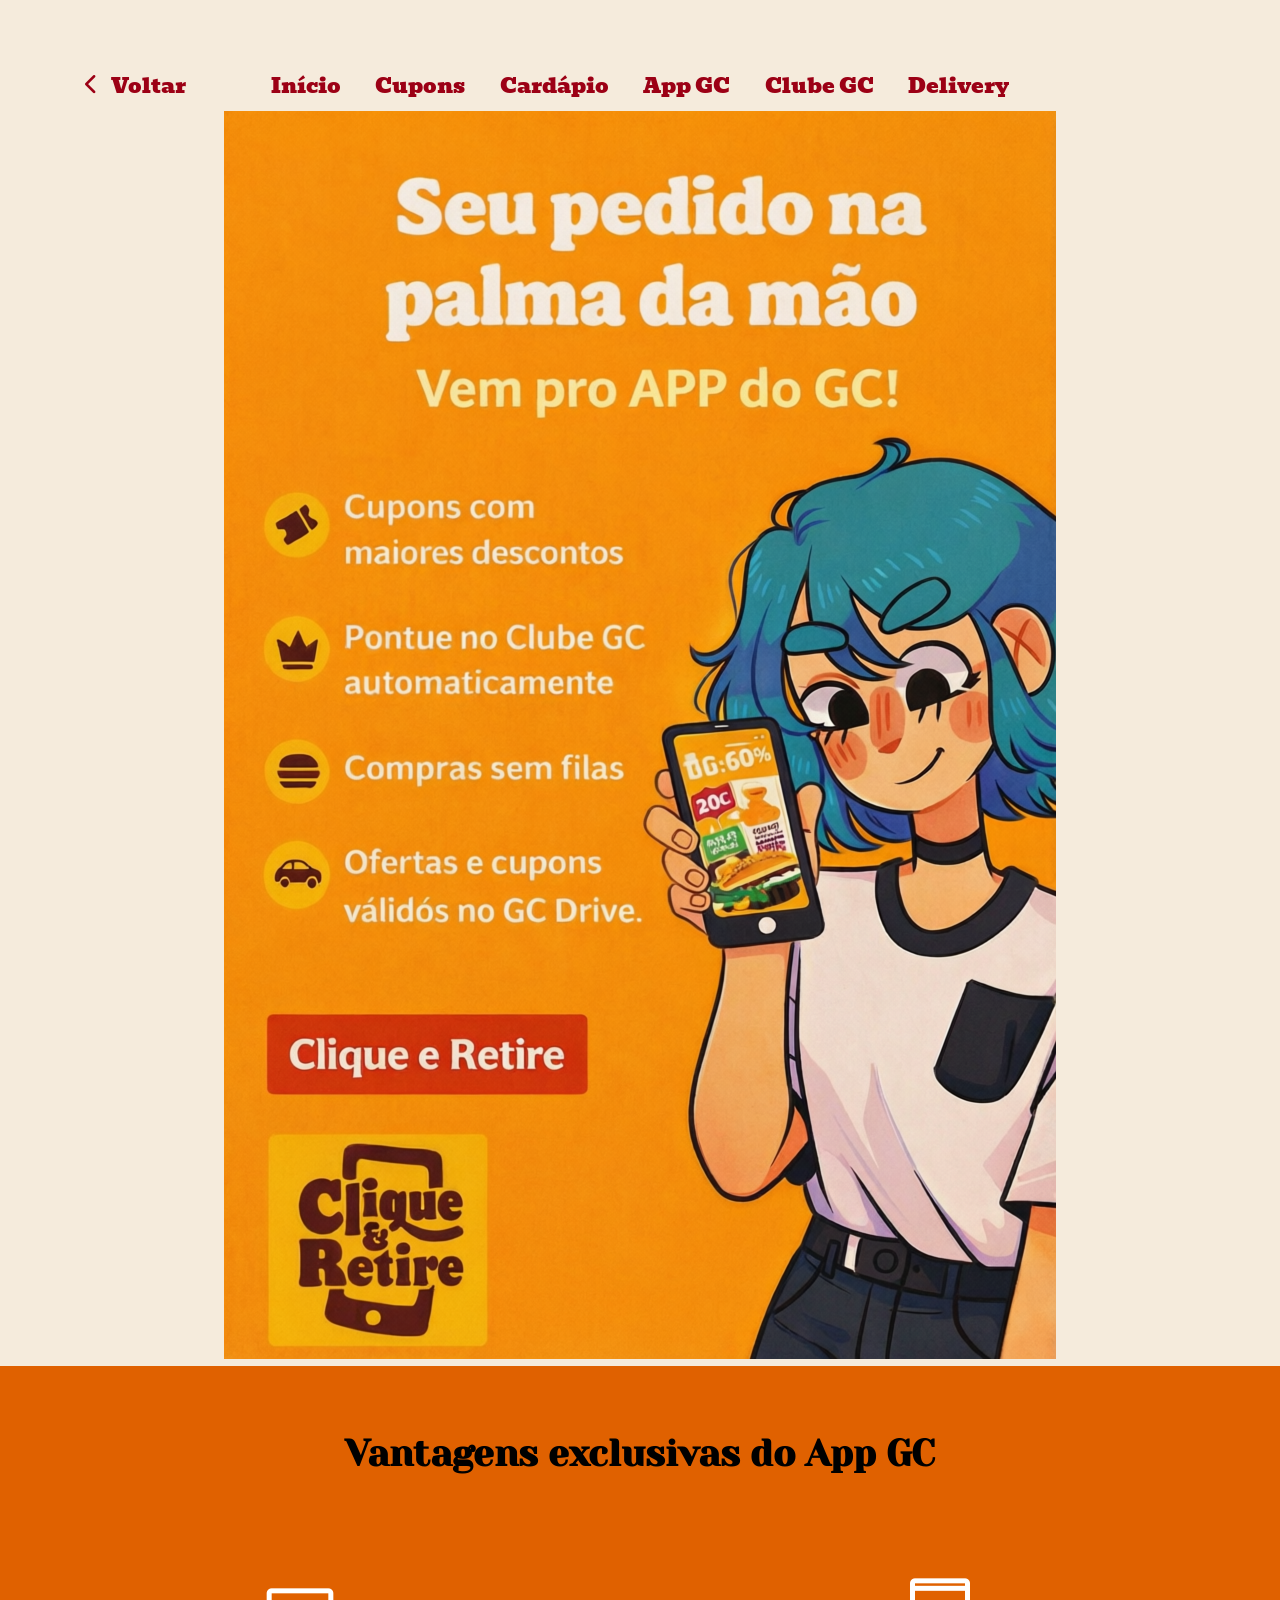
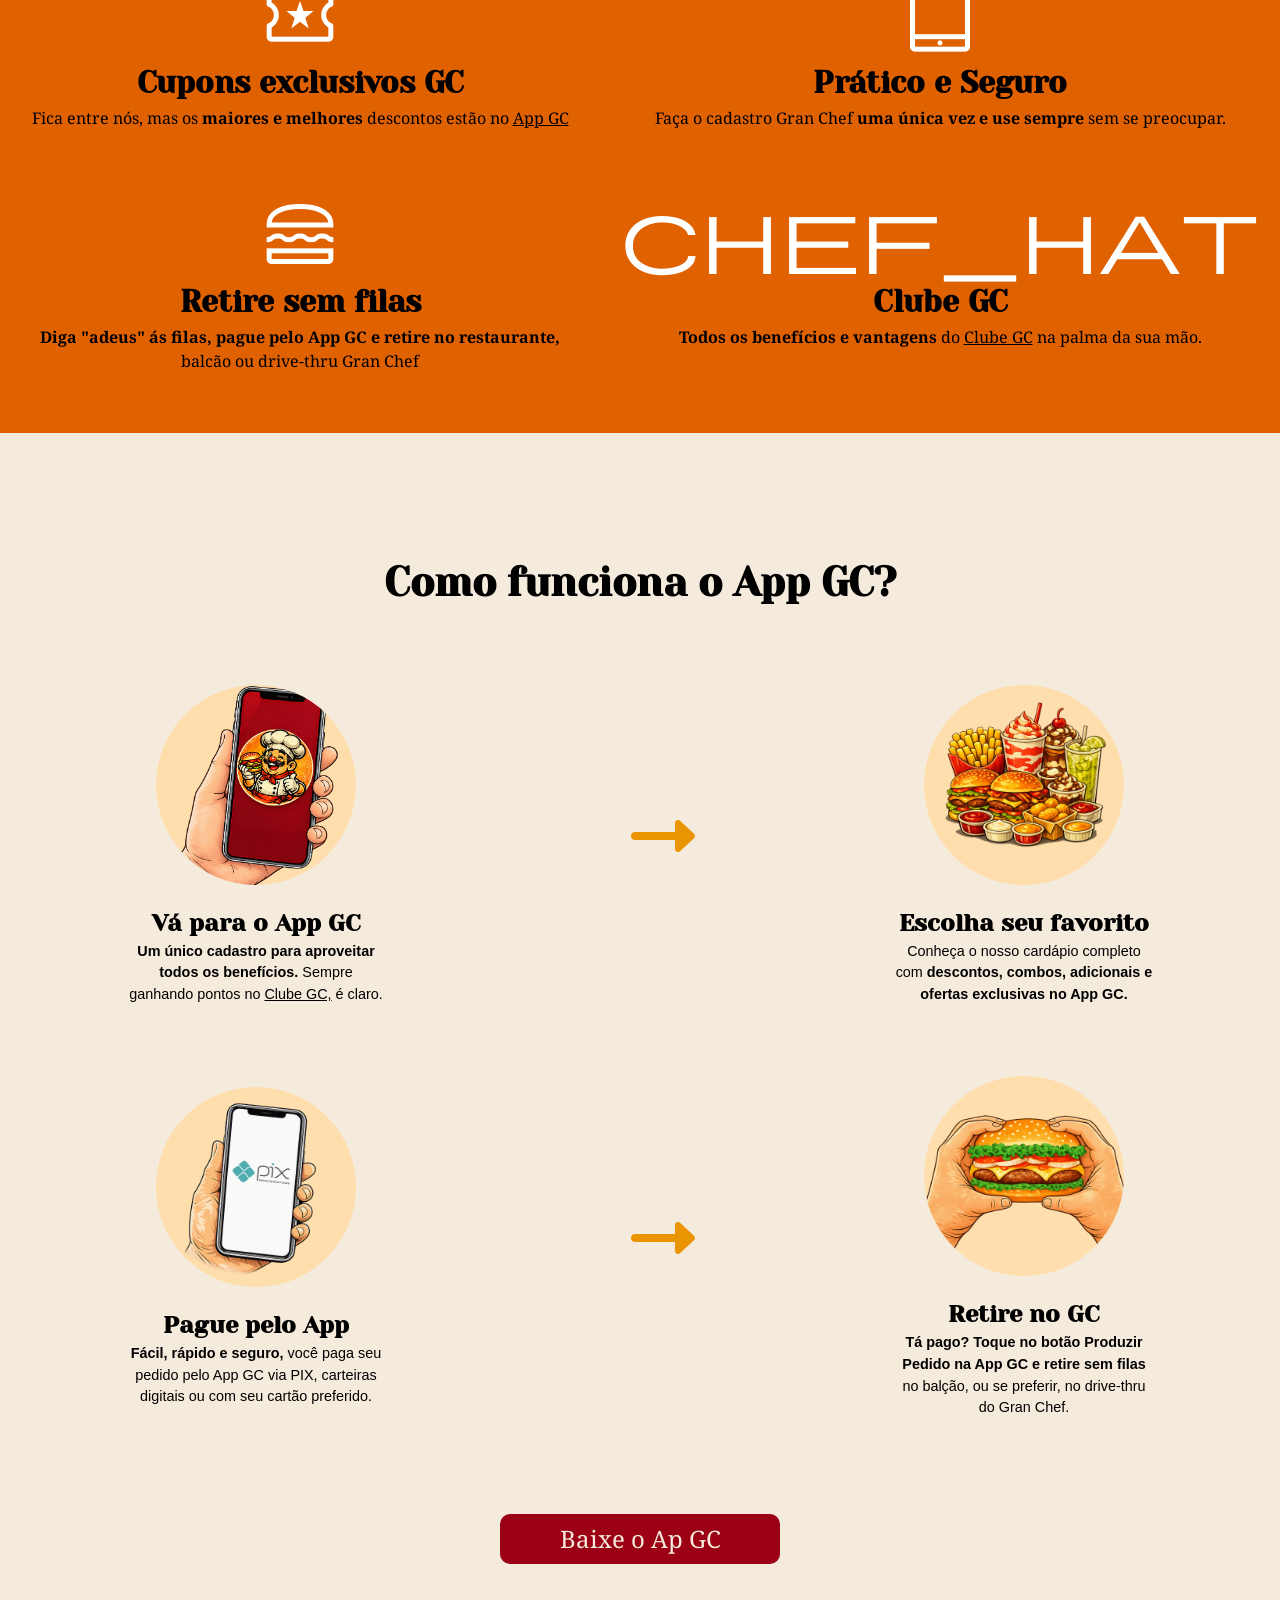
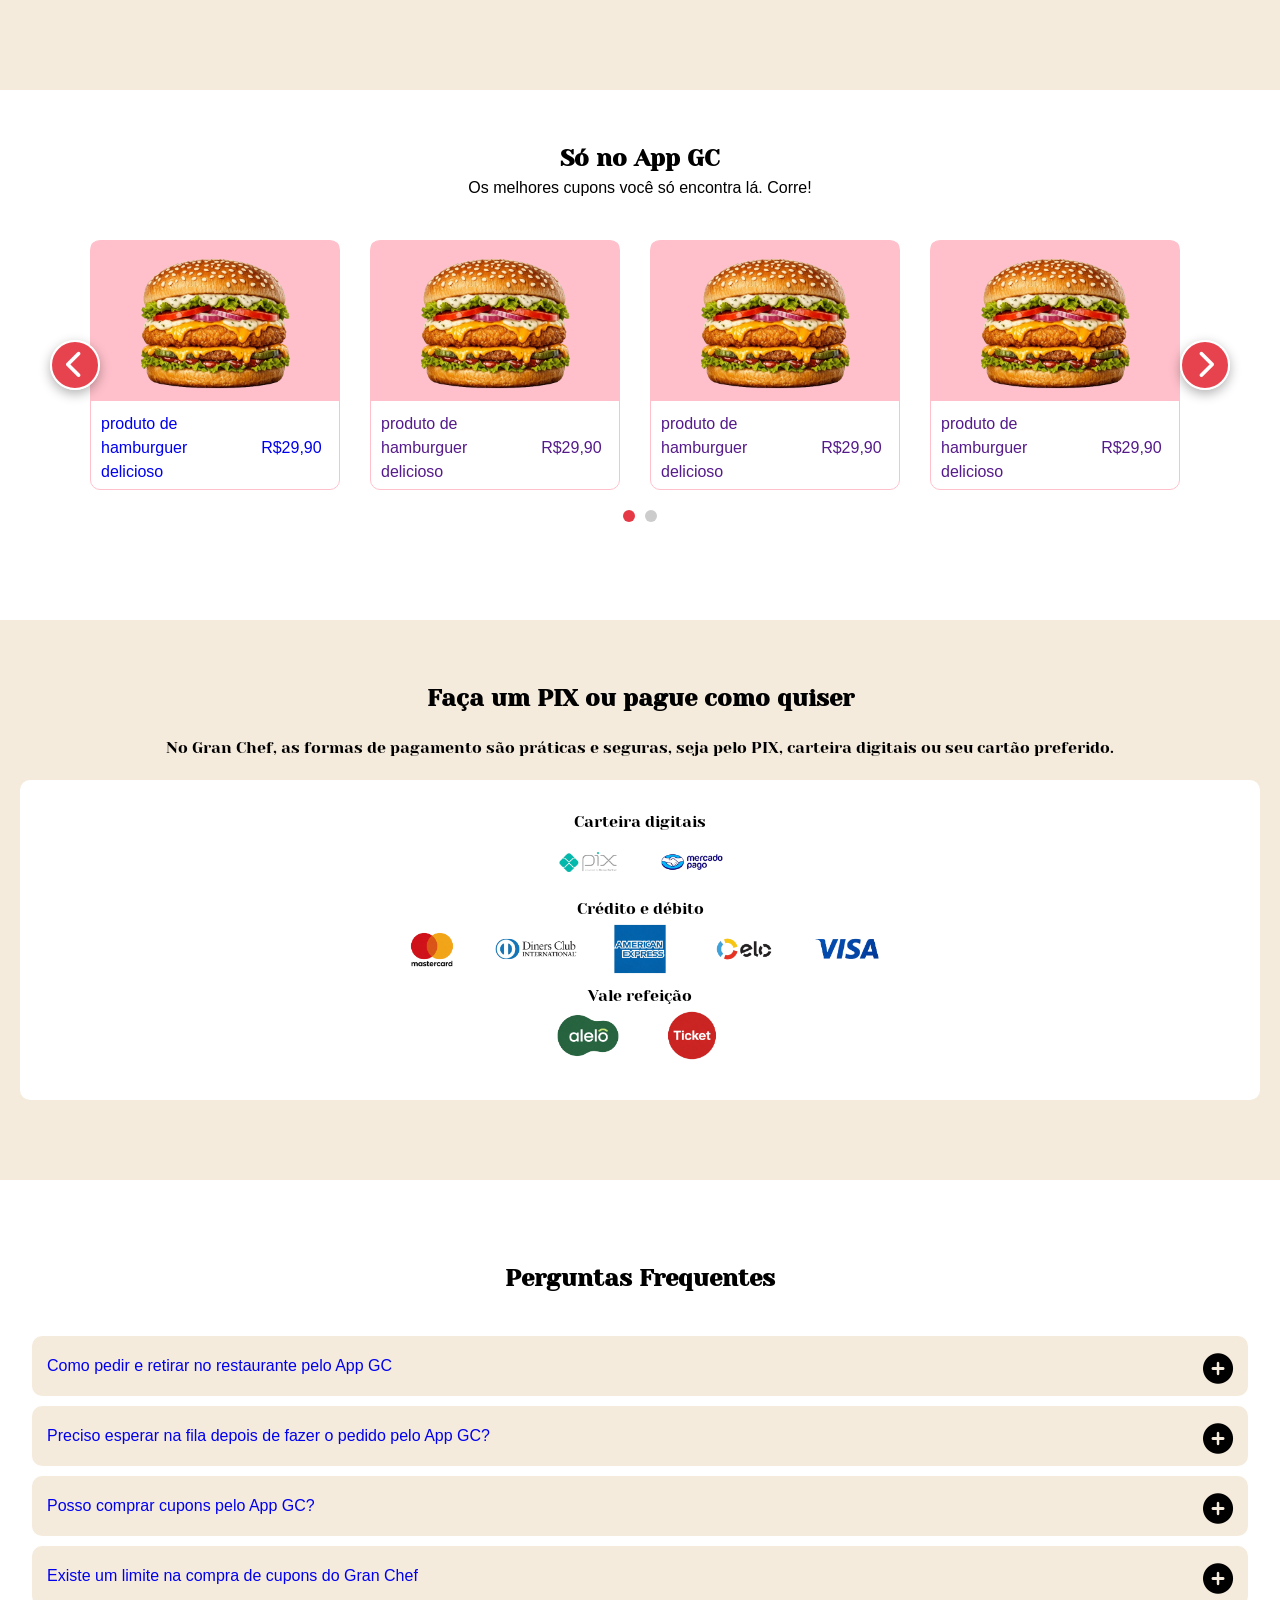
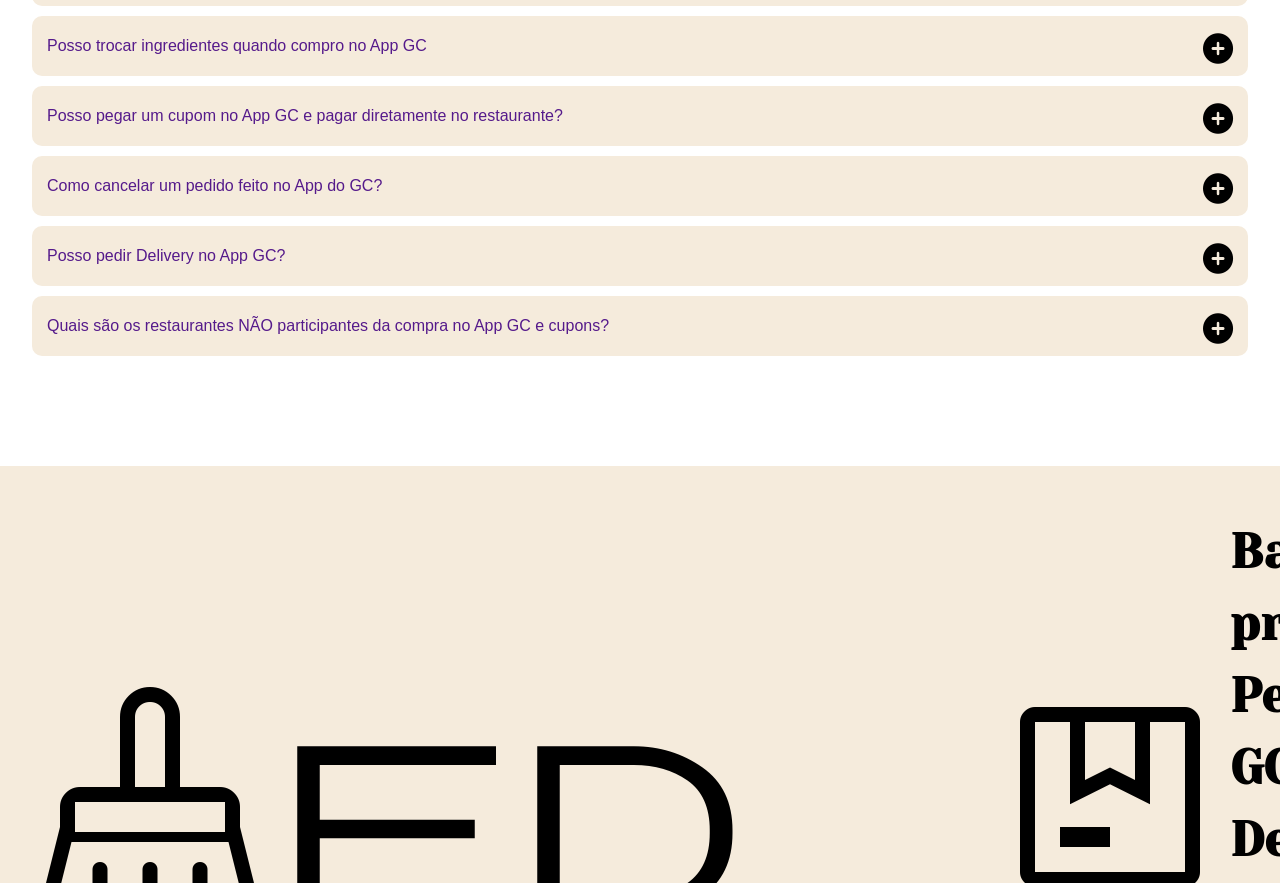
==== AppGC.html @ 52572aed "UPDATED" ====
<!DOCTYPE html>
<html lang="en">
<head>
    <meta charset="UTF-8">
    <meta name="viewport" content="width=device-width, initial-scale=1.0">
     <title>Document</title>
    <link rel="stylesheet" href="cupons.css">
    <link rel="stylesheet" href="style.css">
    <link rel="stylesheet" href="cardapio.css">
    <link rel="stylesheet" href="telasMedias.css">
    <link rel="stylesheet" href="index.css">
    <link rel="stylesheet" href="AppGC.css">
    <link rel="stylesheet" href="https://fonts.googleapis.com/css2?family=Material+Symbols+Outlined" />
    <link rel="stylesheet" href="https://cdnjs.cloudflare.com/ajax/libs/font-awesome/6.5.0/css/all.min.css">
    <link rel="stylesheet" href="https://cdnjs.cloudflare.com/ajax/libs/font-awesome/6.0.0-beta3/css/all.min.css">

</head>
<body>
        <header class="comeco">
            <a class="botao-voltar">
                <i class="fa-solid fa-chevron-left"></i>
                <p class="voltar" title="Voltar">Voltar</p>
                
            </a>
            
            <p class="cupom">App GC</p>
                <nav class="tela-navegar">
                    <ul>
                        <li><a href="index.html" title="Início">Início</a></li>
                        <li><a href="cupons.html" title="Cupons">Cupons</a></li>
                        <li><a href="cardapio.html" title="Cardápio">Cardápio</a></li>
                        <li><a href="AppGC.html" title="App GC">App GC</a></li>
                        <li><a href="ClubeGC.html" title="Clube GC">Clube GC</a></li>
                        <li class="Delivery_content">
                        <a class="deliveryBtn" title="Delivery">Delivery</a>
                                <section class="delivery2">
                                    <section class="redondo">
                                        <div class="circulo"></div>
                                    </section>
                                    <a href="https://www.ifood.com.br" class="Ifood" target="_blank">
                                        <p>Ifood</p>
                                    </a>
                                    <a href="https://www.rappi.com.br" class="Rappi" target="_blank">
                                        <p>Rappi</p>
                                    </a>
                                </section>
                            
                        </li>
                    </ul>
                </nav>
        </header>

        <main>
            <section class="infoAppGC">
                <a href="#">
                    <picture>
                        <source srcset="imagens/bluehairgirl.png" media="(max-width: 765px)" type="image/png">
                        <source srcset="imagens/bluehairgirl_ultra_wide.png" media="(min-width: 766px)" type="image/png">
                        <img src="imagens/bluehairgirl.png" alt="imagem do hamburguer">
                    </picture>
                </a>
            </section>

            <section class="vantagens-do-app">
                <h1>Vantagens exclusivas do App GC</h1>
                <div class="cupons_exclusivos">
                    <span class="material-symbols-outlined">
local_activity
</span>
                    <h2>Cupons exclusivos GC</h2>
                    <p>Fica entre nós, mas os <strong>maiores e melhores</strong> descontos estão no <ins>App GC</ins></p>
                </div>
                <div class="pratico_segura">
                    <span class="material-symbols-outlined">
tablet_mac
</span>
                    <h2>Prático e Seguro</h2>
                    <p>Faça o cadastro Gran Chef <strong>uma única vez e use sempre</strong> sem se preocupar.</p>
                </div>

                <div class="retire_sem_filas">
                    <span class="material-symbols-outlined"> lunch_dining </span>
                    <h2>Retire sem filas</h2>
                    <p><strong>Diga "adeus" ás filas, pague pelo App GC e retire no restaurante, </strong> balcão ou drive-thru Gran Chef</p>
                </div>

                <div class="clube_gc">
                    <span class="material-symbols-outlined"> chef_hat </span>
                    <h2>Clube GC</h2>
                    <p><strong>Todos os benefícios e vantagens</strong> do <ins>Clube GC</ins> na palma da sua mão.</p>
                </div>
            </section>

            <section class="como-funciona-app">
                <h1>Como funciona o App GC?</h1>
                
                    <div class="va-para-o-app reveal">
                        <picture>
                            <source srcset="imagens/hand-holding.png" media="(max-width: 765px)" type="image/png">
                            <source srcset="imagens/hand-holding.png" media="(min-width: 766px) and (max-width: 1350px)" type="image/png">
                            <source srcset="imagens/hand-holding.png" media="(min-width: 1351px)" type="image/png">
                            <img src="imagens/hand-holding.png" alt="imagem do hamburguer">
                        </picture>
                        <div class="texto-informativo">
                            <h2>Vá para o App GC</h2>
                            <p class="texto-explicativo"><strong>Um único cadastro para aproveitar todos os benefícios.</strong> Sempre ganhando pontos no <ins>Clube GC,</ins> é claro.</p>
                        </div>
                    </div>
                    
                    <i id="primeira-seta" class="fa-solid fa-down-long reveal"></i>

                    <div class="escolha-seu-favorito reveal">
                        
                        <picture>
                            <source srcset="imagens/molhos-temperos.png" media="(max-width: 765px)" type="image/png">
                                <source srcset="imagens/molhos-temperos.png" media="(min-width: 766px) and (max-width: 1350px)" type="image/png">
                                <source srcset="imagens/molhos-temperos.png" media="(min-width: 1350px)" type="image/png">
                                <img src="imagens/molhos-temperos.png" alt="imagem do hamburguer">
                        </picture>
                        <div class="texto-informativo">
                            <h2>Escolha seu favorito</h2>
                            <p class="texto-explicativo">Conheça o nosso cardápio completo com <strong>descontos, combos, adicionais e ofertas exclusivas no App GC.</strong></p>
                        </div>
                    </div>

                

                <i id="segunda-seta" class="fa-solid fa-down-long reveal"></i>

                

                    <div class="pague-pelo-app reveal">
                        
                        <picture>
                            <source srcset="imagens/pix.png" media="(max-width: 765px)" type="image/png" width="400" height="auto">
                            <source srcset="imagens/pix.png" media="(min-width: 766px) and (max-width: 1350px)" type="image/png">
                            <source srcset="imagens/pix.png" media="(min-width: 1351px)" type="image/png">
                            <img src="imagens/pix.png" alt="imagem do hamburguer">
                        </picture>
                        <div class="texto-informativo">
                            <h2>Pague pelo App</h2>
                            <p class="texto-explicativo"><strong>Fácil, rápido e seguro,</strong> você paga seu pedido pelo App GC via PIX, carteiras digitais ou com seu cartão preferido.</p>
                        </div>
                    </div>

                    <i id="terceira-seta" class="fa-solid fa-down-long reveal"></i>

                    <div class="retire-no-gc reveal">
                        
                        <picture>
                            <source srcset="imagens/about-to-eat.png" media="(max-width: 765px)" type="image/png">
                            <source srcset="imagens/about-to-eat.png" media="(min-width: 766px) and (max-width: 1350px)" type="image/png">
                            <source srcset="imagens/about-to-eat.png" media="(min-width: 1351px)" type="image/png">
                            <img src="imagens/about-to-eat.png" alt="imagem do hamburguer">
                        </picture>
                        <div class="texto-informativo">
                            <h2>Retire no GC</h2>
                            <p class="texto-explicativo"><strong>Tá pago? Toque no botão Produzir Pedido na App GC e retire sem filas </strong> no balção, ou se preferir, no drive-thru do Gran Chef.</p>
                        </div>
                    </div>
                

                <a href="#" class="botao-do-aplicativo">
                    <p class="para-baixar">Baixe o Ap GC</p>
                </a>
            </section>

            <section class="so-no-app-gc">
                <div>
                    <h1>Só no App GC</h1>
                    <p class="os-melhores">Os melhores cupons você só encontra lá. Corre!</p>
                </div>
                 <div class="carrossel-container">
        <!-- Botão esquerdo -->
        <button class="carrossel-btn carrossel-btn-esquerdo" aria-label="Anterior">
    <i class="fas fa-chevron-left"></i>  <!-- use 'fas' em vez de 'fa-solid' para compatibilidade -->
</button>

        <!-- Palco com overflow hidden -->
        <div class="carrossel-palco">
            <!-- Esta div é a que vai se mover -->
            <div class="carrossel-track">

                <div class="opcoes-de-lanche">
                    <a href="#" class="carrossel-item">
                        <picture>
                            <source srcset="imagens/fish-burguer.png" media="(max-width: 765px)" type="image/png">
                            <source srcset="imagens/fish-burguer.png" media="(min-width: 766px) and (max-width: 1350px)" type="image/png">
                            <source srcset="imagens/fish-burguer.png" media="(min-width: 1351px)" type="image/png">
                            <img src="imagens/fish-burguer.png" alt="imagem do hamburguer">
                        </picture>
                        <div>
                            <p><span>produto de hamburguer delicioso</span></p>
                            <p><span>R$29,90</span></p>
                        </div>
                    </a>

                    <a href="" class="carrossel-item">
                        <picture>
                            <source srcset="imagens/fish-burguer.png" media="(max-width: 765px)" type="image/png">
                            <source srcset="imagens/fish-burguer.png" media="(min-width: 766px) and (max-width: 1350px)" type="image/png">
                            <source srcset="imagens/fish-burguer.png" media="(min-width: 1351px)" type="image/png">
                            <img src="imagens/fish-burguer.png" alt="imagem do hamburguer">
                        </picture>
                        <div>
                            <p><span>produto de hamburguer delicioso</span></p>
                            <p><span>R$29,90</span></p>
                        </div>
                    </a>

                    <a href="" class="carrossel-item">
                        <picture>
                            <source srcset="imagens/fish-burguer.png" media="(max-width: 765px)" type="image/png">
                            <source srcset="imagens/fish-burguer.png" media="(min-width: 766px) and (max-width: 1350px)" type="image/png">
                            <source srcset="imagens/fish-burguer.png" media="(min-width: 1351px)" type="image/png">
                            <img src="imagens/fish-burguer.png" alt="imagem do hamburguer">
                        </picture>
                        <div>
                            <p><span>produto de hamburguer delicioso</span></p>
                            <p><span>R$29,90</span></p>
                        </div>
                    </a>

                    <a href="" class="carrossel-item">
                        <picture>
                            <source srcset="imagens/fish-burguer.png" media="(max-width: 765px)" type="image/png">
                            <source srcset="imagens/fish-burguer.png" media="(min-width: 766px) and (max-width: 1350px)" type="image/png">
                            <source srcset="imagens/fish-burguer.png" media="(min-width: 1351px)" type="image/png">
                            <img src="imagens/fish-burguer.png" alt="imagem do hamburguer">
                        </picture>
                        <div>
                            <p><span>produto de hamburguer delicioso</span></p>
                            <p><span>R$29,90</span></p>
                        </div>
                    </a>
                    
                    <a href="" class="carrossel-item">
                        <picture>
                            <source srcset="imagens/fish-burguer.png" media="(max-width: 765px)" type="image/png">
                            <source srcset="imagens/fish-burguer.png" media="(min-width: 766px) and (max-width: 1350px)" type="image/png">
                            <source srcset="imagens/fish-burguer.png" media="(min-width: 1351px)" type="image/png">
                            <img src="imagens/fish-burguer.png" alt="imagem do hamburguer">
                        </picture>
                        <div>
                            <p><span>produto de hamburguer delicioso</span></p>
                            <p><span>R$29,90</span></p>
                        </div>
                    </a>

                    <a href="" class="carrossel-item">
                        <picture>
                            <source srcset="imagens/fish-burguer.png" media="(max-width: 765px)" type="image/png">
                            <source srcset="imagens/fish-burguer.png" media="(min-width: 766px) and (max-width: 1350px)" type="image/png">
                            <source srcset="imagens/fish-burguer.png" media="(min-width: 1351px)" type="image/png">
                            <img src="imagens/fish-burguer.png" alt="imagem do hamburguer">
                        </picture>
                        <div>
                            <p><span>produto de hamburguer delicioso</span></p>
                            <p><span>R$29,90</span></p>
                        </div>
                    </a>

                    <a href="" class="carrossel-item">
                        <picture>
                            <source srcset="imagens/fish-burguer.png" media="(max-width: 765px)" type="image/png">
                            <source srcset="imagens/fish-burguer.png" media="(min-width: 766px) and (max-width: 1350px)" type="image/png">
                            <source srcset="imagens/fish-burguer.png" media="(min-width: 1351px)" type="image/png">
                            <img src="imagens/fish-burguer.png" alt="imagem do hamburguer">
                        </picture>
                        <div>
                            <p><span>produto de hamburguer delicioso</span></p>
                            <p><span>R$29,90</span></p>
                        </div>
                    </a>
                </div>
            </div>
        </div>

        <!-- Botão direito -->
        <button class="carrossel-btn carrossel-btn-direito" aria-label="Próximo">
    <i class="fas fa-chevron-right"></i>
</button>
    </div>

    <!-- Bolinhas -->
    <div class="carrossel-indicadores"></div>
            
                
            </section>

            <section class="faca-um-pix">
                <div class="primeiro_trecho">
                    <picture>
                        <source srcset="imagens/fazendo_pix.png" media="(max-width: 765px)" type="image/png">
                        <source srcset="imagens/fazendo_pix.png" media="(min-width: 766px) and (max-width: 1350px)" type="image/png">
                        <source srcset="imagens/fazendo_pix.png" media="(min-width: 1351px)" type="image/png">
                        <img src="imagens/fazendo_pix.png" alt="imagem do hamburguer">
                    </picture>
                </div>
                <div class="segundo_trecho">
                    <h1>Faça um PIX ou pague como quiser</h1>
                    <p class="texto-informativo">No Gran Chef, as formas de pagamento são práticas e seguras, seja pelo PIX, carteira digitais ou seu cartão preferido.</p>
                    <div class="formas-de-pagamento">
                            <div>
                                <p class="opcoes_de_pagar">Carteira digitais</p>
                                <picture>
                                    <source srcset="imagens/logo-pix.png" type="image/"png>
                                    <img src="imagens/logo-pix.png" alt="imagem do hamburguer">
                                </picture>
                                <picture>
                                    <source srcset="imagens/marcado-pago.png" type="image/">
                                    <img src="imagens/mercado-pago.png" alt="imagem do hamburguer">
                                </picture>
                            </div>
                            <div>
                                <p class="opcoes_de_pagar">Crédito e débito</p>
                                <picture>
                                    <source srcset="imagens/mastercard.png" type="image/">
                                    <img src="imagens/mastercard.png" alt="imagem do hamburguer">
                                </picture>
                                <picture>
                                    <source srcset="imagens/diners_club.png" type="image/">
                                    <img src="imagens/diners_club.png" alt="imagem do hamburguer">
                                </picture>
                                <picture>
                                    <source srcset="imagens/american-express.png" type="image/">
                                    <img src="imagens/american-express.png" alt="imagem do hamburguer">
                                </picture>
                                <picture>
                                    <source srcset="imagens/elo.png" type="image/">
                                    <img src="imagens/elo.png" alt="imagem do hamburguer">
                                </picture>
                                <picture>
                                    <source srcset="imagens/visa.png" type="image/">
                                    <img src="imagens/visa.png" alt="imagem do hamburguer">
                                </picture>
                            </div>
                            <div>
                                <p class="opcoes_de_pagar">Vale refeição</p>
                                <picture>
                                    <source srcset="imagens/alelo.png" type="image/">
                                    <img src="imagens/alelo.png" alt="imagem do hamburguer">
                                </picture>
                                <picture>
                                    <source srcset="imagens/ticket.png" type="image/">
                                    <img src="imagens/ticket.png" alt="imagem do hamburguer">
                                </picture>
                        </div>
                    </div>
                </div>
            </section>
                
            <section class="perguntas-frequentes">
                <h1>Perguntas Frequentes</h1>
                <a href="#" class="faq-toggle">
                    <div class="parte-texto">
                        <div class="parte_1">
                            <p class="faq-title">Como pedir e retirar no restaurante pelo App GC</p>
                            <div class="icones_plus_minus">
                                <i class="fa-solid fa-circle-minus"></i>
                                <i class="fa-solid fa-circle-plus"></i>
                            </div>
                        </div>
                        
                        <p class="faq-text">Selecione algum produto que deseja e siga para pagamento pelo App. Não esqueça de escolher o restaurante que você está! Siga para a sacola e finalize seu pagamento. Depois que seu pedido for aprovado, você terá a opção de "Produzir Pedido". Assim que chegar no restaurante, aperte essa opção e aguarde seu pedido ficar pronto.</p>
                    </div>
                    
                </a>
                <a href="#" class="faq-toggle">
                    <div class="parte-texto">
                        <div class="parte_1">
                            <p class="faq-title">Preciso esperar na fila depois de fazer o pedido pelo App GC?</p>
                            <div class="icones_plus_minus">
                                <i class="fa-solid fa-circle-minus"></i>
                                <i class="fa-solid fa-circle-plus"></i>
                            </div>
                        </div>
                        <p class="faq-text">Não. Nada de filas! Depois de fazer seu pedido no App BK, você só precisa produzir seu pedido (opção presente no status do seu pedido) e aguardar seu nome ser chamado para retirar seu pedido diretamente no balcão!</p>
                    </div>
                    
                </a>
                <a href="#" class="faq-toggle">
                    <div class="parte-texto">
                        <div class="parte_1">
                            <p class="faq-title">Posso comprar cupons pelo App GC?</p>
                            <div class="icones_plus_minus">
                                <i class="fa-solid fa-circle-minus"></i>
                                <i class="fa-solid fa-circle-plus"></i>
                            </div>
                        </div>
                        <p class="faq-text">Sim! Escolhendo a opção "Pagar pelo App". Sabe o melhor de tudo? Temos cupons exclusivos lá no App com ofertas incríveis para você.</p>
                    </div>
                    
                </a>
                <a href="#" class="faq-toggle">
                    <div class="parte-texto">
                        <div class="parte_1">
                            <p class="faq-title">Existe um limite na compra de cupons do Gran Chef</p>
                            <div class="icones_plus_minus">
                                <i class="fa-solid fa-circle-minus"></i>
                                <i class="fa-solid fa-circle-plus"></i>
                            </div>
                       </div>
                        <p class="faq-text">Não existe limite! Você pode resgatar quantos cupons desejar se eles estiverem com estoque disponível.</p>
                    </div>
                    
                </a>
                <a href="" class="faq-toggle">
                    <div class="parte-texto">
                        <div class="parte_1">
                            <p class="faq-title">Posso trocar ingredientes quando compro no App GC</p>
                            <div class="icones_plus_minus">
                                <i class="fa-solid fa-circle-minus"></i>
                                <i class="fa-solid fa-circle-plus"></i>
                            </div>
                        </div>
                        <p class="faq-text">Sim. Você pode adicionar ou tirar ingredientes conforme desejar.</p>
                    </div>
                    
                </a>
                <a href="" class="faq-toggle">
                    <div class="parte-texto">
                        <div class="parte_1">
                            <p class="faq-title">Posso pegar um cupom no App GC e pagar diretamente no restaurante?</p>
                            <div class="icones_plus_minus">
                                <i class="fa-solid fa-circle-minus"></i>
                                <i class="fa-solid fa-circle-plus"></i>
                            </div>
                        </div>
                        <p class="faq-text">Sim. Você pode pegar o cupom e realizar o pagamento diretamente no restaurante Burger King escolhida.</p>
                    </div>
                    
                </a>
                <a href="" class="faq-toggle">
                    <div class="parte-texto">
                        <div class="parte_1">
                            <p class="faq-title">Como cancelar um pedido feito no App do GC?</p>
                            <div class="icones_plus_minus">
                                <i class="fa-solid fa-circle-minus"></i>
                                <i class="fa-solid fa-circle-plus"></i>
                            </div>
                        </div>
                        <p class="faq-text">Caso seu pedido ainda não tenha sido produzido, você pode cancelá-lo clicando em Cancelar Compra na tela de Detalhes do Pedido. Caso você já tenha selecionado a opção Produzir Pedido, entre em contato pelo Fale com a gente.</p>
                    </div>
                    
                </a>
                <a href="" class="faq-toggle">
                    <div class="parte-texto">
                        <div class="parte_1">
                            <p class="faq-title">Posso pedir Delivery no App GC?</p>
                            <div class="icones_plus_minus">
                                <i class="fa-solid fa-circle-minus"></i>
                                <i class="fa-solid fa-circle-plus"></i>
                            </div>
                        </div>
                        <p class="faq-text">Infelizmente ainda não temos essa possibilidade pelo App GC. Mas calma, temos o site próprio do Gran Chef Delivery para você aproveitar!</p>
                    </div>
                    
                </a>
                <a href="" class="faq-toggle">
                    <div class="parte-texto">
                        <div class="parte_1">
                            <p class="faq-title">Quais são os restaurantes NÃO participantes da compra no App GC e cupons?</p>
                            <div class="icones_plus_minus">
                                <i class="fa-solid fa-circle-minus"></i>
                                <i class="fa-solid fa-circle-plus"></i>
                            </div>
                        </div>
                        <p class="faq-text">Quando você selecionar comprar pelo app, apenas os restaurantes participantes estarão aparecendo na lista de "Selecionar restaurante". Ah, para cada cupom existe uma lista de restaurantes NÃO participantes nos detalhes, por isso, fique de olho!</p>
                    </div>
                    
                </a>
            </section>

            <section class="bateu-preguica">
                <span id="motinha" class="material-symbols-outlined"> moped_package </span>
                    <div class="pede_gc">
                        <h1>Bateu a preguiça?</h1>
                        <h1>Pede um GC Delivery!</h1>
                        <p>O Gran Chef Delivery tá sempre pronto pra salvar a sua fome de GC. Escolha um cupom e aproveite sem sair de casa!</p>
                    </div>
            </section>
        </main>

         <footer>
        <img class="logo-oficial" src="imagens/logo-oficial.webp" alt="logo-gran-chef">
        
        </div>
            <nav class="Termos-Condicoes">
                <ul class="navegacao-principal">
                    <li><a href="AppGC.html" title="App GC">App GC</a></li>
                    <li><a href="sobre_o_GC.html" title="Sobre o GC">Sobre o GC</a></li>
                    <li><a href="trabalhe_conosco.html" title="Trabalhe conosco">Trabalhe conosco</a></li>
                    <li><a href="https://ri.zamp.com.br" title="Relações com investidores">Relações com investidores</a></li>
                </ul>
                <ul class="links-legais">
                    <li><a href="diretrizes_de_privacidade.html" title="Diretrizes de Privacidade de Dados">Diretrizes de Privacidade de Dados</a></li>
                    <li><a href="#" title="Regulamento do Clube GC">Regulamento do Clube GC</a></li>
                    <li><a href="#" title="Política de Publicidade Infantil">Política de Publicidade Infantil</a></li>
                    <li><a href="#" title="Informações Legais">Informações Legais</a></li>
                    <li><a href="#" title="Opções de Privacidade">Opções de Privacidade</a></li>
                </ul>
            </nav>
            <hr>
            <div class="compartilhar">
                <span>Compartilhe nosso sabor</span>
                <div class="icones">
                    <a href="#" title="Instagram"><i class="fa-brands fa-instagram"></i></a>
                    <a href="#" title="Twitter"><i class="fa-brands fa-x-twitter"></i></a>
                    <a href="#" title="Facebook"><i class="fa-brands fa-facebook-f"></i></a>
                </div>
                <span class="licenca">Sujeito à disponibilidade em estoque. Imagens meramente ilustrativas. TM & *2025 Gran Chef Company LLC. Usado sob licença. Todos os direitos reservados.</span>
            </div>
    </footer>
    <div class="bottom-nav">
        <span>
            <a href="index.html">
                <span class="material-symbols-outlined">fastfood</span>
                
            <span title="Início">Início</span>
            </a>
        </span>
        <span>
            <a href="cupons.html">
                <span class="material-symbols-outlined">sell</span>
                
                <span title="Cupons">Cupons</span>
            </a>
        </span>
        <span>
            <a href="cardapio.html">
                <span class="material-symbols-outlined">menu_book</span>
                <span title="Cardápio">Cardápio</span>
            </a>
        </span>
        <span>
            <a href="Restaurantes.html">
                <span class="material-symbols-outlined">restaurant</span>
                <span title="Restaurante">Restaurante</span>
            </a>
        </span>
        <span>
            <a href="Menu.html">
                <span class="material-symbols-outlined">dehaze</span>
                <span title="Menu">Menu</span>
            </a>
        </span>
        <script src="AppGC.js"></script>
    </div>
</body>
</html>
---- cupons.css ----
@charset "UTF-8";

@import url('https://fonts.googleapis.com/css2?family=Merriweather:wght@300;400;700;900&display=swap');

@import url('https://fonts.googleapis.com/css2?family=Bevan&display=swap');



 .Delivery_content {
        display: flex;
        flex-direction: column;
        justify-content: space-between;
        position: relative;
        color: inherit;
        background-color: transparent;
    }

        .delivery2 {
            display: none;
            
        }

        .delivery2.ativo {
            display: flex;
            flex-direction: column;
            text-align: center;
            background-color: var(--cor-poster);
            height: 100px;
            width: 120px;
            font-family: 'Bevan', Verdana, Geneva, Tahoma, sans-serif;
            border-radius: 10px;
            transform: translateX(-10px);
            position: absolute;
            z-index: 1;
            margin-top: 40px;
        }

        .deliveryBtn {
            cursor: pointer;
            
        }

        .redondo {
            display: flex;
            justify-content: center;
            
            width: 120px;
            height: 8px;
            transform: translateY(-10px);
        }

        .circulo {
            background-color: var(--cor-poster);
            width: 20px;
            height: 20px;
            border-radius: 50%;
        
        }

        .Ifood p, .Rappi p {
            height: 50%;
            color: white;
            font-size: 1.2rem;
        }



@media (max-width: 560px) {
    /* SEÇÃO HEADER */
    body .comeco {
        display: grid;
        grid-template: 1fr / 1fr 1fr 1fr;
        background-color: var(--cor-de-fundo);
        padding-top: 70px;
        font-size: 1.3rem;
        font-family:'Bevan', Verdana, Geneva, Tahoma, sans-serif;
        width: 100%;
    }

    header .botao-voltar {
        width: 100%;
        grid-area: 1 / 1 / 2 / 2;
        display: flex;
        flex-direction: row;
        justify-content: flex-start;
    }

    header .cupom {
        width: 100%;
        grid-area: 1 / 2 / 2 / 3;
        white-space: nowrap;
    }

    header .tela-navegar {
        display: none;
    }

    

    header .voltar {
        grid-area: 1 / 1 / 2 / 2;
        padding-left: 8px;
    }

    header .voltar:hover {
        grid-area: 1 / 1 / 2 / 2;
        text-decoration: underline;
        cursor: pointer;
    }

    

    body .cupom {
        grid-area: 1 / 2 / 2 / 3;
        display: flex;
        justify-content: center;
    }

    /*TRECHO BODY*/

    /* Arquivo CSS geral (sem media query) */
    /* Container principal do carrossel - formato RETRATO */
    main .carrossel-cupons {
        position: relative;
        width: 100%;
        margin: 0 auto;
        overflow: hidden;
        height: 100%;
        padding-bottom: 150%; /* mantém 9:16 */
    }

    


    /* Todas as imagens dentro do container */
    main .carrossel-cupons img {
        position: absolute;
        top: 0;
        left: 100%;
        width: 100%;
        height: 100%;
        object-fit: cover;
        transition: none;
    }

    

    /* Setas */
    .seta {
        position: absolute;
        top: 50%;
        transform: translateY(-50%);
        z-index: 10;
        background: rgba(0, 0, 0, 0.5);
        color: white;
        border: none;
        padding: 10px 15px;
        font-size: 24px;
        cursor: pointer;
        border-radius: 4px;
        transition: background 0.2s;
    }
    .seta-esquerda {
        left: 10px;
    }
    .seta-direita {
        right: 10px;
    }
    .seta:hover {
        background: rgba(0, 0, 0, 0.8);
    }

    /* Bolinhas */
    .dots {
        position: absolute;
        bottom: 15px;
        left: 50%;
        transform: translateX(-50%);
        display: flex;
        gap: 8px;
        z-index: 10;
    }
    .dot {
        width: 10px;
        height: 10px;
        background: var(--cor-de-fundo);
        border-radius: 50%;
        cursor: pointer;
        transition: background 0.2s;
    }
    .dot.active {
        background: var(--cor-de-fundo);
    }

/* SEÇÃO MAIN */

    

    

    main .lanches-preco {
        display: grid;
        grid-template-rows: repeat(3, 1fr); /* 3 linhas */
        grid-template-columns: repeat(2, 1fr); /* 2 colunas */
        place-items: center;
        padding-bottom: 30px;
        
    }

    main .cupom-oferta {
        grid-area: 1 / 1 / 2 / 3;
        display: flex;
        flex-direction: column;
        width: 100%; /* garante que ocupe toda a largura do grid cell */
        padding-left: 10px; /* ajuste visual */
        gap: 80px;
    }

    main .cupons {
        display: flex;
        flex-direction: flex-start;
        padding: 30px 0px 30px 10px;
        font-family: 'Merriweather', serif;
        font-weight: bold;
        font-size: 5vw;
        
    }

    main .ofertas {
        display: flex;
        flex-direction: flex-start;
        padding: 0px 0px 0px 10px;
        font-family: 'Merriweather', serif;
        font-size: 5vw;
        font-weight: bold;
        
    }

    main .refeicoes {
        width: 90%;
        height: 200px;
        display: grid;
        grid-template: repeat(2, auto) / repeat(2, auto);
        margin: 10px;
        border: 1px solid var(--cor-header);
        border-radius: 20px;
        font-weight: 100;
        position: relative;
        
    }


    main .refeicoes a {
        display: block;
        text-decoration: none;
        color: inherit;
    }

    main .refeicoes p {
        font-family: 'Bevan', serif;
        padding-left: 10px;
    }

    main .img-lanches {
        grid-area: 1 / 1 / 2 / 3;
        height: 110px;
        width: 100%;
    }

    
    
    main .refeicoes img {
        width: 100%;
        height: 110px;
        grid-area: 1 / 1 / 2 / 3;
        border: 1px solid var(--cor-header);
        border-radius: 20px 20px 0 0;
        object-fit: cover;
        background-color: var();
        position: absolute;
    }

    main .refeicoes .preco-oferta {
        color: var(--cor-botoes);
        grid-area: 2 / 2 / 3 / 3;
        
    }

   main .preco-ofertaX, main .preco-oferta {
        color: var(--cor-botoes);
        padding-top: 35px;
        grid-area: 1 / 2 / 2 / 3;
        
   }

   main .nome-produto, main .preco-oferta, main .preco-ofertaX {
        grid-area: 1 / 1 / 2 / 2;
        display: flex;
        height: 35px;
        justify-content: flex-start;
        
    }

    

    main .preco-final {
        display: flex;
        flex-flow: column nowrap;
        align-content: center;
        align-items: left;
        width: 100%;
        height: 110px;
        padding-top: 90px;
    }

    

    

    main .preco-final p {
        display: flex;
        align-items: center;
        padding-top: 45px;
    }
   
    main .reais {
        display: flex;
        padding-top: 13px;
    }

    main .numero-maior {
        font-size: 2.0rem;
        font-weight: bold;
    }

    main .numero-menor {
        padding-bottom: 12px;
    }

    main .imagem-secundaria {
        display: none;
    }
    
    main #imagem-secundaria {
        display: none;
        position: fixed;
        top: 0;
        left: 0;
        width: 100vw;
        height: 100vh;
        z-index: 9999;
        display: flex;
        align-items: center;
        justify-content: center;

        /* cria camada transparente */
        background-color: rgba(255, 255, 255, 0.0);

        /* aplica blur no que está atrás */
        backdrop-filter: blur(6px);
        -webkit-backdrop-filter: blur(6px); /* compatibilidade Safari */
    }


    main #imagem-secundaria img {
        max-width: 90%;
        max-height: 90%;
        border-radius: 8px;
        box-shadow: 0 0 20px rgba(0,0,0,0.3);
        
    }

}

@media (min-width: 561px) and (max-width: 765px) {

    /* SEÇÃO HEADER */
    body .comeco {
        display: grid;
        grid-template: 1fr / 1fr 1fr 1fr;
        background-color: var(--cor-de-fundo);
        padding-top: 70px;
        font-size: 1.3rem;
        font-family:'Bevan', Verdana, Geneva, Tahoma, sans-serif;
        width: 100%;
        
    }

    header .botao-voltar {
        width: 100%;
        grid-area: 1 / 1 / 2 / 2;
        display: flex;
        flex-direction: row;
        justify-content: flex-start;
        align-items: center;
    }

    header .tela-navegar {
        display: none;
    }

    header .cupom {
        width: 100%;
        grid-area: 1 / 2 / 2 / 3;
        white-space: nowrap;
    }

    header .voltar {
        grid-area: 1 / 1 / 2 / 2;
        padding-left: 8px;
    }

    header .voltar:hover {
        text-decoration: underline;
        cursor: pointer;
    }

    

    body .cupom {
        display: flex;
        justify-content: center;
    }

    main .carrossel-cupons {
        width: 100%;
        aspect-ratio: 3 / 2;   /* formato paisagem widescreen */
        overflow: hidden;
        position: relative;
    }

    main .carrossel-cupons img {
        width: 100%;
        height: 100%;
        object-fit: cover;       /* cobre todo o espaço sem distorcer */
        position: absolute;
        top: 0;
        left: 0;
    }

    main .lanches-preco {
        display: grid;
        grid-template-rows: repeat(3, 1fr);
        grid-template-columns: repeat(2, 1fr);
        place-items: center;
        padding-bottom: 30px;
    }


    main .cupom-oferta {
        grid-area: 1 / 1 / 2 / 3;
        display: flex;
        width: 100%;
        flex-direction: column;
        
    }

    

    main .cupons {
        display: flex;
        flex-direction: flex-start;
        padding: 30px 0px 30px 10px;
        font-family: 'Merriweather', serif;
        font-weight: bold;
        font-size: 5vw;
    }

    main .ofertas {
        display: flex;
        flex-direction: flex-start;
        padding: 0px 0px 100px 10px;
        font-family: 'Merriweather', serif;
        font-size: 5vw;
        font-weight: bold;
        padding-bottom: 10px;
        padding-top: 50px;
    }

    main .refeicoes {
        width: 45vw;
        height: 26vh;
        display: grid;
        grid-template: 2fr 1fr / 1fr;
        align-items: left;
        margin-bottom: 20px;
        border: 1px solid var(--cor-header);
        border-radius: 20px 20px 20px 20px;
        font-weight: 100;
        position: relative;
    
    }

    main .refeicoes img {
        width: 100%;
        height: 70%;
        border: 1px solid var(--cor-header);
        border-radius: 20px 20px 0 0;
        object-fit: cover;
        
        position: absolute;
    }

    main .refeicoes a {
        display: block;
        text-decoration: none;
        color: inherit;
    }

    
    main .refeicoes p {
        font-family: 'Bevan', serif;
        padding-left: 10px;
    }

    main .refeicoes .preco-oferta {
        color: var(--cor-botoes);
    }

    main .preco-ofertaX {
        color: var(--cor-botoes);
        padding-right: 10px;
    }

    main .preco-final {
        display: flex;
        flex-flow: row nowrap;
        justify-content: space-between;
        align-items: center;
        align-content: center;
        height: 30%;
        padding-right: 10px;
        padding-top: 210px;
        width: 100%;
    }

    

    main .preco-final p {
        display: flex;
        flex-direction: row;
        align-items: center;
    }
    
    main .reais {
        display: flex;
        padding-top: 13px;
    }

    main .numero-maior {
        font-size: 2.0rem;
        font-weight: bold;
    }

    main .numero-menor {
        padding-bottom: 12px;
    }

    

    main .imagem-secundaria {
        display: none;
    }

    
    main #imagem-secundaria {
        display: none;
        position: fixed;
        top: 0;
        left: 0;
        width: 100vw;
        height: 100vh;
        z-index: 9999;
        display: flex;
        align-items: center;
        justify-content: center;

        /* cria camada transparente */
        background-color: rgba(255, 255, 255, 0.0);

        /* aplica blur no que está atrás */
        backdrop-filter: blur(6px);
        -webkit-backdrop-filter: blur(6px); /* compatibilidade Safari */
    }


    main #imagem-secundaria img {
        max-width: 90%;
        max-height: 90%;
        border-radius: 8px;
        box-shadow: 0 0 20px rgba(0,0,0,0.3);
        
    }
    

}

@media (min-width: 766px) and (max-width: 1030px) {

     /* SEÇÃO HEADER */
    body .comeco {
        display: grid;
        grid-template: 1fr / 1fr 1fr 1fr;
        background-color: var(--cor-de-fundo);
        padding-top: 70px;
        font-size: 1.3rem;
        font-family:'Bevan', Verdana, Geneva, Tahoma, sans-serif;
    }

    header .botao-voltar {
        width: 100%;
        grid-area: 1 / 1 / 2 / 2;
        display: flex;
        flex-direction: row;
        justify-content: flex-start;
        align-items: center;
        
    }

    header .cupom {
        width: 100%;
        grid-area: 1 / 2 / 2 / 3;
        white-space: nowrap;
    }

    header .voltar:hover {
        text-decoration: underline;
        cursor: pointer;
    }

    header .voltar {
        grid-area: 1 / 1 / 2 / 2;
        padding-left: 8px;
    }

    body .cupom {
        display: flex;
        justify-content: center;
    }

    header .tela-navegar {
        display: none;
    }

    
     main .carrossel-cupons {
        width: 100%;
        aspect-ratio: 3 / 2;   /* formato paisagem widescreen */
        overflow: hidden;
        position: relative;
    }

    main .carrossel-cupons img {
        width: 100%;
        height: 100%;
        object-fit: contain;       /* cobre todo o espaço sem distorcer */
        position: absolute;
        top: 0;
        left: 0;
    }
    

    main .lanches-preco {
        display: grid;
        grid-template: auto auto auto / 1fr 1fr 1fr;
        place-items: center;
        padding-bottom: 30px;
    }

    main .cupom-oferta {
        grid-area: 1 / 1 / 2 / 4;
        display: flex;
        flex-direction: column;
        width: 100%;
        padding-left: 10px;
    }


    main .cupons {
        display: flex;
        flex-direction: flex-start;
        padding: 30px 0px 30px 10px;
        font-family: 'Merriweather', serif;
        font-weight: bold;
        font-size: 50px;
    }

    main .ofertas {
        display: flex;
        flex-direction: flex-start;
        padding: 0px 0px 10px 10px;
        font-family: 'Merriweather', serif;
        font-size: 50px;
        font-weight: bold;
    }

    main .refeicoes {
            width: 30vw;
            height: 280px;
            display: flex;
            flex-flow: column nowrap;
            align-items: left;
            margin: 10px;
            border: 1px solid var(--cor-header);
            border-radius: 20px 20px 20px 20px;
            font-weight: 100;
        }

        

        main .refeicoes a {
            display: block;
            text-decoration: none;
            color: inherit;
        }

        main .refeicoes img {
            width: 100%;
            height: 176px;
            border: 1px solid var(--cor-header);
            border-radius: 20px 20px 0 0;
            object-fit: cover;
            background-color: var(--cor-header);
        }

        main .refeicoes p {
            font-family: 'Bevan', serif;
            padding-left: 10px;
        }

        main .refeicoes .preco-oferta {
            color: var(--cor-botoes);
        }

        main .preco-ofertaX {
            color: var(--cor-botoes);
            padding-right: 10px;
        }

        

        main .preco-final {
            display: flex;
            flex-flow: row nowrap;
            justify-content: space-between;
            align-items: center;
            align-content: center;
            height: 88px;
            padding-right: 10px;
        }

        main .preco-final p {
            display: flex;
            align-items: center;
        }
        
        main .reais {
            display: flex;
            padding-top: 13px;
        }

        main .numero-maior {
            font-size: 2.0rem;
            font-weight: bold;
        }

        main .numero-menor {
            padding-bottom: 12px;
        }

        main .imagem-secundaria {
            display: none;
        }

        main #imagem-secundaria {
            display: none;
            position: fixed;
            top: 0;
            left: 0;
            width: 100vw;
            height: 100vh;
            z-index: 9999;
            display: flex;
            align-items: center;
            justify-content: center;

            /* cria camada transparente */
            background-color: rgba(255, 255, 255, 0.0);

            /* aplica blur no que está atrás */
            backdrop-filter: blur(6px);
            -webkit-backdrop-filter: blur(6px); /* compatibilidade Safari */
        }


        main #imagem-secundaria img {
            max-width: 90%;
            max-height: 90%;
            border-radius: 8px;
            box-shadow: 0 0 20px rgba(0,0,0,0.3);
        
        }
   

}

@media (min-width: 1031px) {

     /* SEÇÃO HEADER */
    body .comeco {
        display: grid;
        grid-template: 1fr / 1fr 1fr 1fr;
        background-color: var(--cor-de-fundo);
        padding-top: 70px;
        font-size: 1.3rem;
        font-family:'Bevan', Verdana, Geneva, Tahoma, sans-serif;
        
    }

    header .botao-voltar {
        grid-area: 1 / 1 / 2 / 2;
        display: flex;
        flex-direction: row;
        justify-content: center;
        align-items: center;
        color: var(--cor-botoes);
        
    }

    header .tela-navegar {
        grid-area: 1 / 2 / 2 / 3;
        justify-content: center;
        align-content: center;
        align-items: center;
    }

    header .tela-navegar a{
        display: flex;
        justify-content: center;
        align-content: center;
        align-items: center;
        color: var(--cor-botoes);
        
    }

    

    

     header .voltar:hover {
        text-decoration: underline;
        cursor: pointer;
    }

    header .cupom {
        display: none;
    }

    

    main .carrossel-cupons {
        width: 100%;
        aspect-ratio: 21 / 9;   /* formato paisagem widescreen */
        overflow: hidden;
        position: relative;
        padding-top: 10px;
    }

    main .carrossel-cupons img {
        width: 100%;
        height: 100%;
        object-fit: cover;       /* cobre todo o espaço sem distorcer */
        position: absolute;
        top: 0;
        left: 0;
    }

     @media (max-width: 1365px) {
            main .lanches-preco {
                display: grid;
                grid-template: auto auto auto / 1fr 1fr 1fr;
                place-items: center;
                padding-bottom: 30px;
            }
        }

        @media (min-width:1366px) {
            main .lanches-preco {
                display: grid;
                grid-template: auto auto / 1fr 1fr 1fr 1fr;
                justify-content: center;
                place-items: center;
                padding-bottom: 30px;
                grid-auto-flow: row;
                
                
            }

            main .cupom-oferta {
                width: 100%;
                grid-area: 1 / 1 / 2 / 5;
            }

            main .refeicoes {
               
                width: 300px;
                height: 260px;
                display: flex;
                flex-flow: column nowrap;
                align-items: right;
                margin: 10px;
                border: 1px solid var(--cor-header);
                border-radius: 20px 20px 20px 20px;
                font-weight: 100;
                
            }

            
        }

        

       
     main .cupom-oferta {
            grid-area: 1 / 1 / 2 / 5;
            display: flex;
            flex-direction: column;
            width: 100%;
            justify-content: flex-start;
            align-items: center;
            padding-left: 10px;
       }

        main .cupons {
            display: flex;
            flex-direction: flex-start;
            padding: 30px 0px 30px 10px;
            font-family: 'Merriweather', serif;
            font-weight: bold;
            font-size: 50px;
        
        }

    main .ofertas {
        display: flex;
        flex-direction: flex-start;
        padding: 0px 0px 10px 10px;
        font-family: 'Merriweather', serif;
        font-size: 50px;
        font-weight: bold;
    }
    
   

    main .refeicoes {
            width: 230px;
            height: 300px;
            display: flex;
            flex-flow: column nowrap;
            align-items: left;
            margin: 10px;
            border: 1px solid var(--cor-header);
            border-radius: 20px 20px 20px 20px;
            font-weight: 100;
            
    }

        

main .refeicoes a {
        display: block;
        text-decoration: none;
        color: inherit;
    }

    main .imagem-secundaria {
        display: none;
    }

        main .refeicoes p {
            font-family: 'Bevan', serif;
            padding-left: 10px;
        }

        main .refeicoes .preco-oferta {
            color: var(--cor-botoes);
        }

        main .preco-ofertaX {
            color: var(--cor-botoes);
            padding-right: 10px;
        }

        main .refeicoes img {
            width: 100%;
            height: 176px;
            border: 1px solid var(--cor-header);
            border-radius: 20px 20px 0 0;
            object-fit: cover;
            background-color: var(--cor-header);
        }

        main .preco-final {
            display: flex;
            flex-flow: row nowrap;
            justify-content: space-between;
            align-items: center;
            align-content: center;
            height: 88px;
            padding-right: 10px;
            padding-top: 20px;
        }

        main .preco-final p {
            display: flex;
            align-items: center;
        }
        
        main .reais {
            display: flex;
            padding-top: 13px;
        }

        main .numero-maior {
            font-size: 2.0rem;
            font-weight: bold;
        }

        main .numero-menor {
            padding-bottom: 12px;
        }

    

       #imagem-secundaria {
            display: none;
            position: fixed;
            top: 0;
            left: 0;
            width: 100vw;
            height: 100vh;
            z-index: 9999;
            display: flex;
            align-items: center;
            justify-content: center;

            /* cria camada transparente */
            background-color: rgba(255, 255, 255, 0.0);

            /* aplica blur no que está atrás */
            backdrop-filter: blur(6px);
            -webkit-backdrop-filter: blur(6px); /* compatibilidade Safari */
        }


        #imagem-secundaria img {
            max-width: 90%;
            max-height: 90%;
            border-radius: 8px;
            box-shadow: 0 0 20px rgba(0,0,0,0.3);
            
        }

     footer {
        background-color: var(--cor-botoes);
        width: 100%;
        display: flex;
        align-content: center;
        align-items: center;
        flex-flow: column nowrap;
        color: var(--cor-de-fundo);
        font-weight: bold;
    }

    footer .logo-oficial {
        width: 200px;
        height: auto;
        margin-top: 20px;
    }

    footer .navegacao-principal {
        margin-bottom: 10px;
   }

   footer .navegacao-principal li {
        margin-bottom: 5px;
   }

   footer .navegacao-principal a {
        font-family:  Verdana, Geneva, Tahoma, sans-serif;
        list-style: none;
   }

    footer a {
        color: var(--cor-de-fundo);
        text-decoration: none;
        font-size: 1.4rem; 
    }

    footer a:hover {
        text-decoration: underline;
    }

     footer ul {
        
        text-align: center;
        list-style: none;
    }
   
    footer img {
        display: flex;
        justify-content: center;
    }
    
    

    footer .links-legais {
       margin-bottom: 20px;
   }

   footer .links-legais a {
        font-size: 1rem;
   }
   
    
   footer hr {
        background-color: var(--cor-de-fundo);
        height: 1px;
        width: 90vw;
   }


   footer .compartilhar {
        margin-top: 20px;
        display: flex;
        flex-direction: column;
        align-items: center;
   }

   footer .icones {
        margin-top: 15px;
        margin-bottom: 15px;
        display: flex;
        gap: 30px;
   }

   footer i {
        border: 5px solid var(--cor-de-fundo);
        background-color: var(--cor-de-fundo);
        border-radius: 4px;
   }

   footer .fa-instagram {
        padding: 1px;
        color: #B0338D;
   }

   footer .fa-x-twitter {
        padding: 1px;
        color: #000000;
   }

   footer .fa-facebook-f {
        padding: 1px 3px;
        color: #0036BA;
   }

   footer .licenca {
        width: 80vw;
        font-family: Verdana, Geneva, Tahoma, sans-serif;
        font-size: 1rem;
        margin-bottom: 90px;
        text-align: center;
        font-weight: normal;
   }

   body .bottom-nav {
        position: fixed;
        bottom: 0;
        left: 0;
        width: 100%;
        background-color: #fff;
        display: grid;
        grid-template: 1fr / 1fr 1fr 1fr 1fr 1fr;
        justify-content: space-between;
        align-items: center;
        padding: 10px 0;
        border-top: 1px solid #F5EBDC;
        z-index: 1000;
        background-color: var(--cor-de-fundo);
        font-family: 'Bevan' , Verdana, Geneva, Tahoma, sans-serif;
   }

   body a {
        display: flex;
        flex-flow: column nowrap;
        justify-content: center;
        align-items: center;
        gap: 5px;
        text-decoration: none;
   }

   body .bottom-nav a {
        text-decoration: none;
        color: #9E8172;
        font-size: 0.9rem;
        
   }

   body .bottom-nav i {
        font-size: 1.5rem;
   }

}
---- style.css ----
@charset "UTF-8";

/* 
  Variáveis para cores:
  --cor-logo #F5E600
  --cor-da-marca #FCC600
  --cor-header #EB9401
  --cor-imagem #E06100
  --cor-poster1 #BD2600
  --cor-poster2 #9C0015
  --cor-neutra #F5EBDC;
*/

:root {
  
  --cor-header: #EB9401;
  --cor-imagens: #E06100;
  --cor-poster: #ff1e00;
  --cor-botoes: #9C0015;
  --cor-de-fundo: #F5EBDC;
  --cor-escura: #000000;
  --cor-branca: white;
}


* {
    margin: 0;
    padding: 0;
    box-sizing: border-box;
   
}

body {
    background-color: var(--cor-de-fundo);
    font-family: Verdana, Geneva, Tahoma, sans-serif;
    line-height: 1.5;
    color: var(--cor-escura);
}

html {
  font-size: 16px;
  scroll-behavior: smooth;
}

*, *::before, *::after {
  box-sizing: border-box;
}
---- cardapio.css ----
@charset "UTF-8";

@import url('https://fonts.googleapis.com/css2?family=Merriweather:wght@300;400;700;900&display=swap');

@import url('https://fonts.googleapis.com/css2?family=Bevan&display=swap');

@import url('https://fonts.googleapis.com/css2?family=Changa+One&display=swap');

@import url('https://fonts.googleapis.com/css2?family=Passion+One:wght@400;700;900&display=swap');

html {
    scroll-behavior: smooth;
}


/* === Carrossel do cardápio === */
.cardapio-carrosel {
  position: relative;
  overflow: hidden;
}
.cardapio-carrosel picture.promocao {
  position: absolute;
  top: 0;
  left: 100%;   /* todos começam fora da tela */
  width: 100%;
  transition: left 0.5s ease;
}
.cardapio-carrosel picture.promocao:first-child {
  left: 0; /* primeiro slide visível */
}

/* Setas redondas */
.seta {
  position: absolute;
  top: 50%;
  transform: translateY(-50%);
  z-index: 20;
  background: rgba(0,0,0,0.5);
  color: var(--cor-branca);
  border: none;
  font-size: 2rem;
  padding: 10px 15px;
  cursor: pointer;
  border-radius: 50%; /* deixa redondo */
  transition: background 0.3s;
}
.seta:hover {
  background: rgba(0,0,0,0.8);
}
.seta-esquerda {
  left: 15px;
}
.seta-direita {
  right: 15px;
}

/* Bolinhas */
.dots {
  position: absolute;
  bottom: 10px;
  left: 50%;
  transform: translateX(-50%);
  display: flex;
  gap: 10px;
  z-index: 10;
}
.dot {
  width: 12px;
  height: 12px;
  background: var(--cor-branca); /* padrão branca */
  border-radius: 50%;
  border: 2px solid #000;
  cursor: pointer;
  transition: background-color 0.3s;
}
.dot.active {
  background: #000; /* preta quando ativa */
}

 




@media (max-width: 560px) {
    
    /* SEÇÃO HEADER */
    body .comeco {
        background-color: var(--cor-de-fundo);
        padding-top: 70px;
        font-size: 1.3rem;
        font-family:'Bevan', Verdana, Geneva, Tahoma, sans-serif;
       
    }

    header .botao-voltar {
        display: flex;
        flex-direction: row;
        justify-content: flex-start;
        align-items: center;
    }

    header .tela-navegar {
        display: none;
    }

    header .voltar:hover {
        text-decoration: underline;
        cursor: pointer;
    }

    header .voltar {
        padding-left: 8px;
    }

    main .lanches-opcoes {
        position: relative;
        width: 100%;
        overflow: hidden;
        aspect-ratio: 1 / 1;
    }

    main .cardapio-carrosel {
        position: absolute;
        width: 100%;
        height: 100%;
        display: flex;
        justify-content: center;
        align-items: center;
    }

    main .cardapio-carrosel img {
        object-fit: cover;
        aspect-ratio: 1 / 1;
        width: 100%;
        background-color: rgb(92, 9, 9);
    }

    main .cardapio-carrosel picture {
        position: absolute;
        width: 100%;
        height: 100%;
    }

   
    main #lanches-menu {
        font-family: 'Merriweather', Verdana, Geneva, Tahoma, sans-serif;
        font-size: 1.5rem;
        padding-top: 10px;
        padding-bottom: 10px;
        display: flex;
        flex-flow: column nowrap;
        align-items: center;
        align-content: center;
        justify-content: center;
        background-color: var(--cor-branca);
    }

    

    main .bloco-lanche {
        display: grid;
        grid-template: auto / 1fr 1fr;
        width: 100%;
        height: 300px;
        
    }

    main .refeicao-cardapio1, main .refeicao-cardapio2 {
        padding-left: 10px;
        padding-right: 10px;
        height: 300px;
        padding-top: 10px;
        padding-bottom: 20px;
    }

    main .refeicao-cardapio1 a, main .refeicao-cardapio2 a{
        width: 100%;
        height: 100%;
        border: 5px solid #F2E5D4;
        border-radius: 10px;
        
    }

    main .refeicao-cardapio1 {
        grid-area: 1 / 1 / 2 / 2;
        
    }

    main .refeicao-cardapio2 {
        grid-area: 1 / 2 / 2 / 3;
        
    }

    main .imagem-lanche {
        height: 250px;
        width: 80%;
        display: grid;
        grid-template: 3fr 1fr / 1fr;
        background-color: var(--cor-de-fundo);
       
    }

    

    main .foto-lanches img {  
        max-width: 220px;
        max-height: 220px;
        object-fit: contain;
        position: absolute;
        top:50%;
        left: 50%;
        transform: translate(-50%, -50%);
    }

    main .foto-lanches {
        height: 100%;
        width: 100%;
        position: relative;
        overflow: hidden;
        grid-area: 1 / 1 / 2 / 2;
        border: 2px solid #F2E5D4;
        border-top-left-radius: 10px;
        border-top-right-radius: 10px;
    }

    main .nome-do-produto {
        border-radius: 2px solid #F2E5D4;
        display: grid;
        grid-area: 2 / 1 / 3 / 2;
        height: 100%;
        width: 100%;
        font-family: 'Passion One', Verdana, Geneva, Tahoma, sans-serif;
        justify-content: center;
        align-content: center;
        background-color: #FFFFFF;
    }

    main .nome-do-lanche {
        width: 100%;
        height: 100%;
        background-color: #FFFFFF;
    }
    
    
    main .lanches-nomes , main #cardapio {
        font-family: Verdana, Geneva, Tahoma, sans-serif;
        padding-bottom: 40px;
        width: 100%;
        display: flex;
        justify-content: flex-start;
        font-size: 1.5rem;
        padding-left: 5px;
    }

    #clique1, #clique2, #clique3, #clique4, #clique5, #clique6 {
        display: flex;
        flex-direction: row;
        width: 100%;
        font-family: 'Bevan' ,Verdana, Geneva, Tahoma, sans-serif;
    }

    main #tabela {
        background-color: #F4EBDA;
        display: grid;
        grid-template: 3fr 1fr / 1fr;
        height: 400px;
        width: 100%;
        justify-content: center;
        
    }

    main .fa-file-lines {
        display: none;
    }

    main .conteudo-superior {
        grid-area: 1 / 1 / 2 / 2;
        display: flex;
        flex-flow: column nowrap;
        justify-content: center;
        width: 100%;
        height: auto;
    }

    main .material-symbols-outlined {
        display: flex;
        justify-content: center;
        font-size: 8rem;
        width: 100%;
        height: auto;
        padding-top: 15px;
    }

    main .tabela-geral {
        text-align: center;
        font-family: 'Bevan' ,Verdana, Geneva, Tahoma, sans-serif;
        font-size: 2.8rem;
        width: 100%;
        height: auto;
    }

    

    main .botao-tabela {
        grid-area: 2 / 1 / 3 / 2;
        display: flex;
        justify-content: center;
        align-content: center;
        align-items: center;
        width: 100%;
        color: var(--cor-de-fundo);
        background-color: var(--cor-neutra);
    }

    
    main .ver-tabela {
        background-color: var(--cor-botoes);
        padding-left: 100px;
        padding-right: 100px;
        padding-top: 10px;
        padding-bottom: 10px;
        border-radius: 10px;
        font-family: 'Bevan' , Verdana, Geneva, Tahoma, sans-serif;
        font-size: 1rem;
    }
    
    
     footer {
        background-color: var(--cor-botoes);
        width: 100%;
        display: flex;
        align-content: center;
        align-items: center;
        flex-flow: column nowrap;
        color: var(--cor-de-fundo);
        font-weight: bold;
    }

    footer .logo-oficial {
        width: 200px;
        height: auto;
        margin-top: 20px;
    }

    footer .navegacao-principal {
        margin-bottom: 10px;
   }

   footer .navegacao-principal li {
        margin-bottom: 5px;
   }

   footer .navegacao-principal a {
        font-family: 'Passion One', Verdana, Geneva, Tahoma, sans-serif;
        list-style: none;
   }

    footer a {
        color: var(--cor-de-fundo);
        text-decoration: none;
        font-size: 1.4rem; 
    }

    footer a:hover {
        text-decoration: underline;
    }

     footer ul {
        
        text-align: center;
        list-style: none;
    }
   
    footer img {
        display: flex;
        justify-content: center;
    }
    
    

    footer .links-legais {
       margin-bottom: 20px;
   }

   footer .links-legais a {
        font-size: 1rem;
   }
   
    
   footer hr {
        background-color: var(--cor-de-fundo);
        height: 1px;
        width: 90vw;
   }


   footer .compartilhar {
        margin-top: 20px;
        display: flex;
        flex-direction: column;
        align-items: center;
   }

   footer .icones {
        margin-top: 15px;
        margin-bottom: 15px;
        display: flex;
        gap: 30px;
   }

   footer i {
        border: 5px solid var(--cor-de-fundo);
        background-color: var(--cor-de-fundo);
        border-radius: 4px;
   }

   footer .fa-instagram {
        padding: 1px;
        color: #B0338D;
   }

   footer .fa-x-twitter {
        padding: 1px;
        color: #000000;
   }

   footer .fa-facebook-f {
        padding: 1px 3px;
        color: #0036BA;
   }

   footer .licenca {
        width: 80vw;
        font-family: Verdana, Geneva, Tahoma, sans-serif;
        font-size: 1rem;
        margin-bottom: 90px;
        text-align: center;
        font-weight: normal;
   }

   body .bottom-nav {
        position: fixed;
        bottom: 0;
        left: 0;
        width: 100%;
        background-color: #fff;
        display: grid;
        grid-template: 1fr / 1fr 1fr 1fr 1fr 1fr;
        justify-content: space-between;
        align-items: center;
        padding: 10px 0;
        border-top: 1px solid #F5EBDC;
        z-index: 1000;
        background-color: var(--cor-de-fundo);
        font-family: 'Bevan' , Verdana, Geneva, Tahoma, sans-serif;
   }

   body a {
        display: flex;
        flex-flow: column nowrap;
        justify-content: center;
        align-items: center;
        gap: 5px;
        text-decoration: none;
   }

   body .bottom-nav a {
        text-decoration: none;
        color: #9E8172;
        font-size: 0.9rem;
        
   }

   body .bottom-nav i {
        font-size: 1.5rem;
   }

}

@media (min-width: 561px) and (max-width: 765px) {
   
    /* SEÇÃO HEADER */
    body .comeco {
        background-color: var(--cor-de-fundo);
        padding-top: 70px;
        font-size: 1.3rem;
        font-family:'Bevan', Verdana, Geneva, Tahoma, sans-serif;
        padding-bottom: 17px;
    }

    header .botao-voltar {
        display: flex;
        flex-direction: row;
        justify-content: flex-start;
        align-items: center;
    }

    header .tela-navegar {
        display: none;
    }

    header .voltar:hover {
        text-decoration: underline;
        cursor: pointer;
    }

    header .voltar {
        padding-left: 8px;
    }

    header .cupom {
        color: black;
    }

    main .lanches-opcoes {
        position: relative;
        width: 100%;
        overflow: hidden;
        aspect-ratio: 21 / 9;
    }

    main .cardapio-carrosel {
        position: absolute;
        width: 100%;
        height: 100%;
        display: flex;
        justify-content: center;
        align-items: center;
    }

    main .cardapio-carrosel img {
        object-fit: cover;
        aspect-ratio: 21 / 9;
        width: 100%;
        background-color: rgb(92, 9, 9);
    }

    main .cardapio-carrosel picture {
        position: absolute;
        width: 100%;
        height: 100%;
    }

   
    main #lanches-menu {
        font-family: 'Merriweather', Verdana, Geneva, Tahoma, sans-serif;
        font-size: 1.5rem;
        padding-top: 10px;
        padding-bottom: 10px;
        display: flex;
        flex-flow: column nowrap;
        align-items: center;
        align-content: center;
        justify-content: center;
        background-color: #FFFFFF;
    }

    main .bloco-lanche {
        display: grid;
        grid-template: auto / 1fr 1fr;
        width: 100%;
        height: 300px;
        
    }

    main .refeicao-cardapio1, main .refeicao-cardapio2 {
        padding-left: 10px;
        padding-right: 10px;
        height: 300px;
        padding-top: 10px;
        padding-bottom: 20px;
    }

    main .refeicao-cardapio1 a, main .refeicao-cardapio2 a{
        width: 100%;
        height: 100%;
        border: 5px solid #F2E5D4;
        border-radius: 10px;
        
    }

    main .refeicao-cardapio1 {
        grid-area: 1 / 1 / 2 / 2;
        
    }

    main .refeicao-cardapio2 {
        grid-area: 1 / 2 / 2 / 3;
        
    }

    main .imagem-lanche {
        height: 250px;
        width: 80%;
        display: grid;
        grid-template: 3fr 1fr / 1fr;
        background-color: var(--cor-de-fundo);
       
    }

    

    main .foto-lanches img {  
        max-width: 220px;
        max-height: 220px;
        object-fit: contain;
        position: absolute;
        top:50%;
        left: 50%;
        transform: translate(-50%, -50%);
    }

    main .foto-lanches {
        height: 100%;
        width: 100%;
        object-fit: cover;
        position: relative;
        overflow: hidden;
        grid-area: 1 / 1 / 2 / 2;
        border: 2px solid #F2E5D4;
        border-top-left-radius: 10px;
        border-top-right-radius: 10px;
    }

    main .nome-do-produto {
        border-radius: 2px solid #F2E5D4;
        display: grid;
        grid-area: 2 / 1 / 3 / 2;
        height: 100%;
        width: 100%;
        font-family: 'Bevan', Verdana, Geneva, Tahoma, sans-serif;
        justify-content: center;
        align-content: center;
        background-color: #FFFFFF;
    }

    main .nome-do-lanche {
        width: 100%;
        height: 100%;
        background-color: #FFFFFF;
    }
    
    
    main .lanches-nomes , main #cardapio {
        font-family: Verdana, Geneva, Tahoma, sans-serif;
        padding-bottom: 40px;
        width: 100%;
        display: flex;
        justify-content: flex-start;
        font-size: 1.5rem;
        padding-left: 5px;
    }

    #clique1, #clique2, #clique3, #clique4, #clique5, #clique6 {
        display: flex;
        flex-direction: row;
        width: 100%;
        font-family: 'Bevan' ,Verdana, Geneva, Tahoma, sans-serif;
    }

    main #tabela {
        background-color: #F4EBDA;
        display: grid;
        grid-template: 3fr 1fr / 1fr;
        height: 400px;
        width: 100%;
        justify-content: center;
        
    }

    main .fa-file-lines {
        display: none;
    }

    main .conteudo-superior {
        grid-area: 1 / 1 / 2 / 2;
        display: flex;
        flex-flow: column nowrap;
        justify-content: center;
        width: 100%;
        height: auto;
    }

    main .material-symbols-outlined {
        display: flex;
        justify-content: center;
        font-size: 8rem;
        width: 100%;
        height: auto;
        padding-top: 15px;
    }

    #tabela .tabela-geral {
        text-align: center;
        font-family: 'Bevan' ,Verdana, Geneva, Tahoma, sans-serif;
        font-size: 3.3rem;
        font-weight: bold;
        width: 100%;
        height: auto;
    }

    

    

    main .botao-tabela {
        grid-area: 2 / 1 / 3 / 2;
        display: flex;
        justify-content: center;
        align-content: center;
        align-items: center;
        width: 100%;
        color: var(--cor-de-fundo);
        background-color: var(--cor-neutra);
    }

    
    main .ver-tabela {
        background-color: var(--cor-botoes);
        padding-left: 100px;
        padding-right: 100px;
        padding-top: 10px;
        padding-bottom: 10px;
        border-radius: 10px;
        font-family: 'Bevan' , Verdana, Geneva, Tahoma, sans-serif;
        font-size: 1rem;
    }
    
    
     footer {
        background-color: var(--cor-botoes);
        width: 100%;
        display: flex;
        align-content: center;
        align-items: center;
        flex-flow: column nowrap;
        color: var(--cor-de-fundo);
        font-weight: bold;
    }

    footer .logo-oficial {
        width: 200px;
        height: auto;
        margin-top: 20px;
    }

    footer .navegacao-principal {
        margin-bottom: 10px;
   }

   footer .navegacao-principal li {
        margin-bottom: 5px;
   }

   footer .navegacao-principal a {
        font-family: 'Passion One', Verdana, Geneva, Tahoma, sans-serif;
        list-style: none;
   }

    footer a {
        color: var(--cor-de-fundo);
        text-decoration: none;
        font-size: 1.4rem; 
    }

    footer a:hover {
        text-decoration: underline;
    }

     footer ul {
        
        text-align: center;
        list-style: none;
    }
   
    footer img {
        display: flex;
        justify-content: center;
    }
    
    

    footer .links-legais {
       margin-bottom: 20px;
   }

   footer .links-legais a {
        font-size: 1rem;
   }
   
    
   footer hr {
        background-color: var(--cor-de-fundo);
        height: 1px;
        width: 90vw;
   }


   footer .compartilhar {
        margin-top: 20px;
        display: flex;
        flex-direction: column;
        align-items: center;
   }

   footer .icones {
        margin-top: 15px;
        margin-bottom: 15px;
        display: flex;
        gap: 30px;
   }

   footer i {
        border: 5px solid var(--cor-de-fundo);
        background-color: var(--cor-de-fundo);
        border-radius: 4px;
   }

   footer .fa-instagram {
        padding: 1px;
        color: #B0338D;
   }

   footer .fa-x-twitter {
        padding: 1px;
        color: #000000;
   }

   footer .fa-facebook-f {
        padding: 1px 3px;
        color: #0036BA;
   }

   footer .licenca {
        width: 80vw;
        font-family: Verdana, Geneva, Tahoma, sans-serif;
        font-size: 1rem;
        margin-bottom: 90px;
        text-align: center;
        font-weight: normal;
   }

   body .bottom-nav {
        position: fixed;
        bottom: 0;
        left: 0;
        width: 100%;
        background-color: #fff;
        display: grid;
        grid-template: 1fr / 1fr 1fr 1fr 1fr 1fr;
        justify-content: space-between;
        align-items: center;
        padding: 10px 0;
        border-top: 1px solid #F5EBDC;
        z-index: 1000;
        background-color: var(--cor-de-fundo);
        font-family: 'Bevan' , Verdana, Geneva, Tahoma, sans-serif;
   }

   body a {
        display: flex;
        flex-flow: column nowrap;
        justify-content: center;
        align-items: center;
        gap: 5px;
        text-decoration: none;
   }

   body .bottom-nav a {
        text-decoration: none;
        color: #9E8172;
        font-size: 0.9rem;
        
   }

   body .bottom-nav i {
        font-size: 1.5rem;
   }

}

@media (min-width: 766px) and (max-width: 1030px) {

   header .tela-navegar a{
        display: flex;
        justify-content: center;
        align-content: center;
        align-items: center;
        color: var(--cor-botoes);
        
    }

     /* SEÇÃO HEADER */
    body .comeco {
        background-color: var(--cor-de-fundo);
        padding-top: 70px;
        font-size: 1.3rem;
        font-family:'Bevan', Verdana, Geneva, Tahoma, sans-serif;
        padding-bottom: 17px;
    }

    header .botao-voltar {
        display: flex;
        flex-direction: row;
        justify-content: flex-start;
        align-items: center;
        color: var(--cor-botoes);
    }

    header .voltar {
        padding-left: 8px;
    }

     header .voltar:hover {
        text-decoration: underline;
        cursor: pointer;
    }

    header .cupom {
        color: black;
    }


    main .lanches-opcoes {
        position: relative;
        width: 100%;
        overflow: hidden;
        aspect-ratio: 21 / 9;
    }

    main .cardapio-carrosel {
        position: absolute;
        width: 100%;
        height: 100%;
        display: flex;
        justify-content: center;
        align-items: center;
    }

    main .cardapio-carrosel img {
        object-fit: cover;
        aspect-ratio: 21 / 9;
        width: 100%;
        background-color: rgb(92, 9, 9);
    }

    main .cardapio-carrosel picture {
        position: absolute;
        width: 100%;
        height: 100%;
    }

   
    main #lanches-menu {
        font-family: 'Merriweather', Verdana, Geneva, Tahoma, sans-serif;
        font-size: 1.5rem;
        padding-top: 10px;
        padding-bottom: 10px;
        display: flex;
        flex-flow: column nowrap;
        align-items: center;
        align-content: center;
        justify-content: center;
        background-color: #FFFFFF;
    }

    main .bloco-lanche {
        display: grid;
        grid-template: auto / 1fr 1fr;
        width: 95%;
        height: 300px;
        justify-content: flex-end;
        align-items: center;
        align-content: center;
    }

    main .refeicao-cardapio1, main .refeicao-cardapio2 {
        padding-left: 10px;
        padding-right: 10px;
        height: 300px;
        padding-top: 10px;
        padding-bottom: 20px;
        display: flex;
        justify-content: center;
    }

    main .refeicao-cardapio1 a, main .refeicao-cardapio2 a{
        width: 97%;
        height: 100%;
        border: 5px solid #F2E5D4;
        border-radius: 10px;
        
    }

    main .refeicao-cardapio1 {
        grid-area: 1 / 1 / 2 / 2;
        
    }

    main .refeicao-cardapio2 {
        grid-area: 1 / 2 / 2 / 3;
        
    }

    main .imagem-lanche {
        height: 250px;
        width: 80%;
        display: grid;
        grid-template: 3fr 1fr / 1fr;
        background-color: var(--cor-de-fundo);
       
    }

    

    main .foto-lanches img {  
        max-width: 220px;
        max-height: 220px;
        object-fit: contain;
        position: absolute;
        top:50%;
        left: 50%;
        transform: translate(-50%, -50%);
    }

    main .foto-lanches {
        height: 100%;
        width: 100%;
        object-fit: cover;
        position: relative;
        overflow: hidden;
        grid-area: 1 / 1 / 2 / 2;
        border: 2px solid #F2E5D4;
        border-top-left-radius: 10px;
        border-top-right-radius: 10px;
    }

    main .nome-do-produto {
        border-radius: 2px solid #F2E5D4;
        display: grid;
        grid-area: 2 / 1 / 3 / 2;
        height: 100%;
        width: 100%;
        font-family: 'Bevan', Verdana, Geneva, Tahoma, sans-serif;
        justify-content: center;
        align-content: center;
        background-color: #FFFFFF;
    }

    main .nome-do-lanche {
        width: 100%;
        height: 100%;
        background-color: #FFFFFF;
    }
    
    
    main .lanches-nomes , main #cardapio {
        font-family: Verdana, Geneva, Tahoma, sans-serif;
        padding-bottom: 40px;
        width: 100%;
        display: flex;
        justify-content: flex-start;
        font-size: 1.5rem;
        padding-left: 5px;
    }

    #clique1, #clique2, #clique3, #clique4, #clique5, #clique6 {
        display: flex;
        flex-direction: row;
        width: 100%;
        font-family: 'Bevan' ,Verdana, Geneva, Tahoma, sans-serif;
    }

    
    main #tabela {
        background-color: #F4EBDA;
        display: grid;
        grid-template-columns: 1fr 2fr;
        align-items: center;
        width: 100%;
        gap: 10px;
        height: 500px;
    }

    

    main #tabela .material-symbols-outlined {
        display: none;
        
    }

    main .fa-file-lines {
        grid-column: 1;
        font-size: 20rem;
        display: flex;
        justify-content: center;
        align-items: center;
        align-content: center;
        padding-top: 80px;
    }

    main .tabela-geral, main .botao-tabela {
        grid-column: 2;
    }

    main .conteudo-superior {
        display: flex;
        flex-flow: column nowrap;
        justify-content: center;
        width: 100%;
        height: auto;
    }

    main .material-symbols-outlined {
        display: flex;
        justify-content: center;
        font-size: 8rem;
        width: 100%;
        height: auto;
        padding-top: 15px;
    }

    main .tabela-geral {
        text-align: center;
        font-family: 'Bevan' ,Verdana, Geneva, Tahoma, sans-serif;
        font-size: 4rem;
        width: 100%;
        height: auto;
    }

    

    main .botao-tabela {
       
        display: flex;
        justify-content: center;
        align-content: center;
        align-items: center;
        width: 100%;
        color: var(--cor-de-fundo);
        background-color: var(--cor-neutra);
    }

    
    main .ver-tabela {
        background-color: var(--cor-botoes);
        padding-left: 100px;
        padding-right: 100px;
        padding-top: 10px;
        padding-bottom: 10px;
        border-radius: 10px;
        font-family: 'Bevan' , Verdana, Geneva, Tahoma, sans-serif;
        font-size: 1rem;
    }
    
    
     footer {
        background-color: var(--cor-botoes);
        width: 100%;
        display: flex;
        align-content: center;
        align-items: center;
        flex-flow: column nowrap;
        color: var(--cor-de-fundo);
        font-weight: bold;
    }

    footer .logo-oficial {
        width: 200px;
        height: auto;
        margin-top: 20px;
    }

    footer .navegacao-principal {
        margin-bottom: 10px;
   }

   footer .navegacao-principal li {
        margin-bottom: 5px;
   }

   footer .navegacao-principal a {
        font-family: 'Passion One', Verdana, Geneva, Tahoma, sans-serif;
        list-style: none;
   }

    footer a {
        color: var(--cor-de-fundo);
        text-decoration: none;
        font-size: 1.4rem; 
    }

    footer a:hover {
        text-decoration: underline;
    }

     footer ul {
        
        text-align: center;
        list-style: none;
    }
   
    footer img {
        display: flex;
        justify-content: center;
    }
    
    

    footer .links-legais {
       margin-bottom: 20px;
   }

   footer .links-legais a {
        font-size: 1rem;
   }
   
    
   footer hr {
        background-color: var(--cor-de-fundo);
        height: 1px;
        width: 90vw;
   }


   footer .compartilhar {
        margin-top: 20px;
        display: flex;
        flex-direction: column;
        align-items: center;
   }

   footer .icones {
        margin-top: 15px;
        margin-bottom: 15px;
        display: flex;
        gap: 30px;
   }

   footer i {
        border: 5px solid var(--cor-de-fundo);
        background-color: var(--cor-de-fundo);
        border-radius: 4px;
   }

   footer .fa-instagram {
        padding: 1px;
        color: #B0338D;
   }

   footer .fa-x-twitter {
        padding: 1px;
        color: #000000;
   }

   footer .fa-facebook-f {
        padding: 1px 3px;
        color: #0036BA;
   }

   footer .licenca {
        width: 80vw;
        font-family: Verdana, Geneva, Tahoma, sans-serif;
        font-size: 1rem;
        margin-bottom: 90px;
        text-align: center;
        font-weight: normal;
   }

   body .bottom-nav {
        position: fixed;
        bottom: 0;
        left: 0;
        width: 100%;
        background-color: #fff;
        display: grid;
        grid-template: 1fr / 1fr 1fr 1fr 1fr 1fr;
        justify-content: space-between;
        align-items: center;
        padding: 10px 0;
        border-top: 1px solid #F5EBDC;
        z-index: 1000;
        background-color: var(--cor-de-fundo);
        font-family: 'Bevan' , Verdana, Geneva, Tahoma, sans-serif;
   }

   body a {
        display: flex;
        flex-flow: column nowrap;
        justify-content: center;
        align-items: center;
        gap: 5px;
        text-decoration: none;
   }

   body .bottom-nav a {
        text-decoration: none;
        color: #9E8172;
        font-size: 0.9rem;
        
   }

   body .bottom-nav i {
        font-size: 1.5rem;
   }
    
}

@media (min-width: 1031px) {

      /* SEÇÃO HEADER */
    body .comeco {
        display: grid;
        grid-template: 1fr / repeat(3, 1fr);
        background-color: var(--cor-de-fundo);
        padding-top: 70px;
        font-size: 1.3rem;
        font-family:'Bevan', Verdana, Geneva, Tahoma, sans-serif;
       padding-bottom: 17px;
    }

    header .botao-voltar {
        grid-area: 1 / 1 / 2 / 2;
        display: flex;
        
        justify-content: center;
        align-items: center;
    }

    header .tela-navegar {
        grid-area: 1 / 2 / 2 / 3;
        color: black;
    }

    header .voltar:hover {
        text-decoration: underline;
        cursor: pointer;
    }

    header .voltar {
        padding-left: 8px;
    }

    main .lanches-opcoes {
        position: relative;
        width: 100%;
        overflow: hidden;
        aspect-ratio: 21 / 9;
    }

    main .cardapio-carrosel {
        position: absolute;
        width: 100%;
        height: 100%;
        display: flex;
        justify-content: center;
        align-items: center;
    }

    main .cardapio-carrosel img {
        object-fit: cover;
        aspect-ratio: 21 / 9;
        width: 100%;
        background-color: rgb(92, 9, 9);
    }

    main .cardapio-carrosel picture {
        position: absolute;
        width: 100%;
        height: 100%;
    }

   
    main #lanches-menu {
        font-family: 'Merriweather', Verdana, Geneva, Tahoma, sans-serif;
        font-size: 1.5rem;
        padding-top: 10px;
        padding-bottom: 10px;
        display: flex;
        flex-flow: column nowrap;
        align-items: center;
        align-content: center;
        justify-content: center;
        background-color: #FFFFFF;
    }

    main .bloco-lanche {
        display: flex;
        flex-flow: row nowrap;
        justify-content: center;
        width: 100%;
        height: 300px;
        gap: 70px;
    }

    main .refeicao-cardapio1, main .refeicao-cardapio2 {
        width: 450px;
        height: 300px;
        padding-top: 10px;
        padding-bottom: 20px;
    }

    main .refeicao-cardapio1 a, main .refeicao-cardapio2 a{
        width: 100%;
        height: 100%;
        border: 5px solid #F2E5D4;
        border-radius: 10px;
        
    }

    main .refeicao-cardapio1 {
        grid-area: 1 / 1 / 2 / 2;
        
    }

    main .refeicao-cardapio2 {
        grid-area: 1 / 2 / 2 / 3;
        
    }

    main .imagem-lanche {
        height: 250px;
        width: 80%;
        display: grid;
        grid-template: 3fr 1fr / 1fr;
        background-color: var(--cor-de-fundo);
       
    }

    

    main .foto-lanches img {  
        max-width: 220px;
        max-height: 220px;
        object-fit: contain;
        position: absolute;
        top:50%;
        left: 50%;
        transform: translate(-50%, -50%);
    }

    main .foto-lanches {
        height: 100%;
        width: 100%;
        object-fit: cover;
        position: relative;
        overflow: hidden;
        grid-area: 1 / 1 / 2 / 2;
        border: 2px solid #F2E5D4;
        border-top-left-radius: 10px;
        border-top-right-radius: 10px;
    }

    main .nome-do-produto {
        border-radius: 2px solid #F2E5D4;
        display: grid;
        grid-area: 2 / 1 / 3 / 2;
        height: 100%;
        width: 100%;
        font-family: 'Bevan', Verdana, Geneva, Tahoma, sans-serif;
        justify-content: center;
        align-content: center;
        background-color: #FFFFFF;
    }

    main .nome-do-lanche {
        width: 100%;
        height: 100%;
        background-color: #FFFFFF;
    }
    
    
    main .lanches-nomes , main #cardapio {
        font-family: Verdana, Geneva, Tahoma, sans-serif;
        padding-bottom: 40px;
        width: 100%;
        display: flex;
        justify-content: center;
        font-size: 1.5rem;
        padding-left: 5px;
    }

    #clique1, #clique2, #clique3, #clique4, #clique5, #clique6 {
        display: flex;
        flex-direction: row;
        width: 100%;
        font-family: 'Bevan' ,Verdana, Geneva, Tahoma, sans-serif;
    }

     main #tabela {
        background-color: #F4EBDA;
        display: grid;
        grid-template-columns: 1fr 2fr;
        align-items: center;
        width: 100%;
       
        height: 460px;
    }

    

    main #tabela .material-symbols-outlined {
        display: none;
        
    }

    main .fa-file-lines {
        grid-column: 1;
        font-size: 20rem;
        display: flex;
        justify-content: center;
        align-items: center;
        align-content: center;
        padding-top: 80px;
    }

    main .tabela-geral, main .botao-tabela {
        grid-column: 2;
    }

    main .conteudo-superior {
        display: flex;
        flex-flow: column nowrap;
        justify-content: center;
        width: 100%;
        height: auto;
    }

    main .material-symbols-outlined {
        display: flex;
        justify-content: center;
        font-size: 8rem;
        width: 100%;
        height: auto;
        padding-top: 15px;
    }

    main .tabela-geral {
        text-align: center;
        font-family: 'Bevan' ,Verdana, Geneva, Tahoma, sans-serif;
        font-size: 5.7rem;
        width: 100%;
        height: auto;
    }

    

    main .botao-tabela {
       
        display: flex;
        justify-content: center;
        align-content: center;
        align-items: center;
        width: 100%;
        color: var(--cor-de-fundo);
        background-color: var(--cor-neutra);
    }

    
    main .ver-tabela {
        background-color: var(--cor-botoes);
        padding-left: 100px;
        padding-right: 100px;
        padding-top: 10px;
        padding-bottom: 10px;
        border-radius: 10px;
        font-family: 'Bevan' , Verdana, Geneva, Tahoma, sans-serif;
        font-size: 1rem;
    }
    
    
    
     footer {
        background-color: var(--cor-botoes);
        width: 100%;
        display: flex;
        align-content: center;
        align-items: center;
        flex-flow: column nowrap;
        color: var(--cor-de-fundo);
        font-weight: bold;
    }

    footer .logo-oficial {
        width: 200px;
        height: auto;
        margin-top: 20px;
    }

    footer .navegacao-principal {
        margin-bottom: 10px;
   }

   footer .navegacao-principal li {
        margin-bottom: 5px;
   }

   footer .navegacao-principal a {
        font-family: 'Passion One', Verdana, Geneva, Tahoma, sans-serif;
        list-style: none;
   }

    footer a {
        color: var(--cor-de-fundo);
        text-decoration: none;
        font-size: 1.4rem; 
    }

    footer a:hover {
        text-decoration: underline;
    }

     footer ul {
        
        text-align: center;
        list-style: none;
    }
   
    footer img {
        display: flex;
        justify-content: center;
    }
    
    

    footer .links-legais {
       margin-bottom: 20px;
   }

   footer .links-legais a {
        font-size: 1rem;
   }
   
    
   footer hr {
        background-color: var(--cor-de-fundo);
        height: 1px;
        width: 90vw;
   }


   footer .compartilhar {
        margin-top: 20px;
        display: flex;
        flex-direction: column;
        align-items: center;
   }

   footer .icones {
        margin-top: 15px;
        margin-bottom: 15px;
        display: flex;
        gap: 30px;
   }

   footer i {
        border: 5px solid var(--cor-de-fundo);
        background-color: var(--cor-de-fundo);
        border-radius: 4px;
   }

   footer .fa-instagram {
        padding: 1px;
        color: #B0338D;
   }

   footer .fa-x-twitter {
        padding: 1px;
        color: #000000;
   }

   footer .fa-facebook-f {
        padding: 1px 3px;
        color: #0036BA;
   }

   footer .licenca {
        width: 80vw;
        font-family: Verdana, Geneva, Tahoma, sans-serif;
        font-size: 1rem;
        margin-bottom: 90px;
        text-align: center;
        font-weight: normal;
   }

   body .bottom-nav {
        position: fixed;
        bottom: 0;
        left: 0;
        width: 100%;
        background-color: #fff;
        display: grid;
        grid-template: 1fr / 1fr 1fr 1fr 1fr 1fr;
        justify-content: space-between;
        align-items: center;
        padding: 10px 0;
        border-top: 1px solid #F5EBDC;
        z-index: 1000;
        background-color: var(--cor-de-fundo);
        font-family: 'Bevan' , Verdana, Geneva, Tahoma, sans-serif;
   }

   body a {
        display: flex;
        flex-flow: column nowrap;
        justify-content: center;
        align-items: center;
        gap: 5px;
        text-decoration: none;
   }

   body .bottom-nav a {
        text-decoration: none;
        color: #9E8172;
        font-size: 0.9rem;
        
   }

   body .bottom-nav i {
        font-size: 1.5rem;
   }

}
---- index.css ----
@charset "UTF-8";

@import url('https://fonts.googleapis.com/css2?family=Changa+One&display=swap');
@import url('https://fonts.googleapis.com/css2?family=Bevan&display=swap');
@import url('https://fonts.googleapis.com/css2?family=Passion+One:wght@400;700;900&display=swap');


 .seta {
        position: absolute;
        top: 50%;
        transform: translateY(-50%);
        z-index: 20;
        background: rgba(0, 0, 0, 0.5);
        color: var(--cor-de-fundo);
        border: none;
        font-size: 30px;
        padding: 10px 15px;
        cursor: pointer;
        border-radius: 50%;
        transition: background 0.3s;
        line-height: 1;
    }

    .seta:hover {
        background: rgba(0, 0, 0, 0.8);
    }

    .seta-esquerda {
        left: 15px;
    }

    .seta-direita {
        right: 15px;
    }

    .dots {
        position: absolute;
        bottom: 10px;  /* ajuste esse valor para subir ou descer as bolinhas */
        left: 50%;
        transform: translateX(-50%);
        display: flex;
        gap: 10px;
        z-index: 10;
        margin-top: 0; /* anula qualquer margem anterior */
    }

    .dot {
        width: 12px;
        height: 12px;
        background-color: var(--cor-de-fundo);
        border-radius: 50%;
        cursor: pointer;
        transition: background-color 0.3s;
        border: 2px solid var(--cor-escura);
    }

    .dot.active {
        background-color: var(--cor-escura); /* cor de destaque */
    }

   
    .Delivery_content {
        display: flex;
        flex-direction: column;
        justify-content: space-between;
        position: relative;
        color: inherit;
        background-color: transparent;
    }

        .delivery1 {
            display: none;
            
        }

        .delivery1.ativo {
            display: flex;
            flex-direction: column;
            text-align: center;
            
            background-color: var(--cor-poster);
            height: 100px;
            width: 120px;
            font-family: 'Bevan', Verdana, Geneva, Tahoma, sans-serif;
            border-radius: 10px;
            transform: translateX(-21px);
            position: absolute;
            z-index: 1;
            margin-top: 40px;
        }

        .deliveryBtn {
            cursor: pointer;
            
        }

        .redondo {
            display: flex;
            justify-content: center;
            
            width: 120px;
            height: 8px;
            transform: translateY(-10px);
        }

        .circulo {
            background-color: var(--cor-poster);
            width: 20px;
            height: 20px;
            border-radius: 50%;
        
        }

        .Ifood p, .Rappi p {
            margin-bottom: 5px;
        }

        .Ifood , .Rappi  {
            height: 50%;
            color: white;
            font-size: 1.2rem;
            
        }

        

        

        


@media (max-width: 760px) {

    
    body .configuracao_header {
        background-color: var(--cor-header);
        display: grid;
        grid-template: 1fr / 1fr 1fr 1fr;
        align-items: center;
        width: 100%;
        
    }

    header .logo-rosto {
        grid-area: 1 / 1 / 2 / 2;
        display: flex;
        justify-content: flex-start;
        align-items: center;
        align-content: center;
        
    }

    header .logo-rosto > a {
        display: flex;
        flex-flow: row wrap;
    }

    header .logo-rosto img {
        width: 70px;
        height: auto;
        
    }

    header .navegacao, header .Ver-Mais-Sobremesas-telaGrande, 
    header .logo-oficial, footer .logo-nome {
        display: none;
    }
    
    header .logo-nome {
        grid-area: 1 / 2 / 2 / 3;
        display: flex;
        justify-content: center;
        align-items: center;
        align-content: center;
        transform: translateY(10px);
    }

    header .logo-nome img {
        width: 160px;
        height: auto;
    }

    header .icones-a-direita {
        grid-area: 1 / 3 / 2 / 4;
        display: flex;
        justify-content: space-evenly;
        cursor: pointer;
        color: var(--cor-de-fundo);
        align-items: center;
        gap: 20px;
    }


    header .icones-a-direita .material-symbols-outlined {
        font-size: 26px;   /* aumenta o tamanho do ícone */
        cursor: pointer;   /* deixa com aparência de botão clicável */
        background-color: var(--cor-header);
    }

    

    
    main .hamburgueres .lanches {
        aspect-ratio: 2/3;
        position: relative;
        width: 100%;
        overflow: hidden;
        
    }

    main .Ver-Mais-Salgados {
        position: absolute;
        color: var(--cor-de-fundo);
        background-color: var(--cor-botoes);
        bottom: 23px;
        left: 50%;
        transform: translateX(-50%);
        width: 30vw;
        height: 40px;
        align-items: center;
        text-align: center;
        align-content: center;
        font-family: 'Passion One', Verdana, Geneva, Tahoma, sans-serif;
        border-radius: 10px;
        font-size: 1.2rem;
    }

    

    main .lanches img, main .sobremesas img{
        position: absolute;
        top: 0;
        left: 100%;
        width: 100%;
        height: 100%;
        object-fit: cover;
        transition: left 0.5s ease;
       
    }

    main .lanches img, main .sobremesas img {
        width: 100%;
        aspect-ratio: 16 / 9;
        object-fit: cover;
        
    }
    

   

    main .link-aplicacoes {
        display: flex;
        flex-flow: row wrap-reverse;
        justify-content: space-evenly;
        align-items: center;
        align-content: space-evenly;
    }

    main .logos {
        width: 33vw;
        height: auto;
    }




   @media (min-width: 561px) and (max-width: 760px) {

            main .secao-sobremesas {
                box-sizing: border-box;
            }

            main .sobremesas {
                position: relative;
                width: 100%;
                overflow: hidden;
                aspect-ratio: 1 / 1;
                box-sizing: border-box;
                height: 100%;
            }

            main .doces {
                position: absolute;
                top: 0;
                left: 100%;
                width: 100%;
                height: 100%;
                object-fit: cover;
            }

            main .Ver-Mais-Sobremesas-telaGrande {
                display: flex;
                position: absolute;
                height: 50px;
                background-color: var(--cor-botoes);
                color: var(--cor-de-fundo);
                align-items: center;
                justify-content: center;
                font-family: 'Passion One', cursive;
                width: 30vw;
                border-radius: 10px;
                z-index: 1;
                left: 50%;
                transform: translateX(-50%);
                bottom: 4%;
                font-size: 1.3rem;
            }

            main .Ver-Mais-Sobremesas {
                display: none;
                color: var(--cor-de-fundo);
                color: var(--cor-header);
                height: 0;
            }

            main .Bloco-Aplicativo {
                display: flex;
                flex-direction: row;
                justify-content: space-around;
                align-items: center;
                align-content: center;
                background-color: var(--cor-header);
                height: 466px;
                overflow-x: hidden;
            }

            main .Bloco-Celular {
                display: flex;
                justify-content: center;
                align-items: center;
            }

            main .celular {
                display: flex;
                justify-content: flex-start;
                align-items: center;
                align-content: center;
                height: 100%;   
                margin-left: 10px;
            }

            main .Bloco-Mensagem {
                display: flex;
                flex-direction: column;
                justify-content: space-around;
                align-items: center;
                text-align: left;
                padding-bottom: 50px;
                height: 426px;
            }

            main .Bloco-Mensagem  p {
                color: var(--cor-de-fundo);
                font-family: 'Changa One', serif;
                width: 80%;
                font-size: 1.9rem;
                text-decoration: none;
            }

            main .link-aplicacoes {
                display: flex;
                flex-flow: row wrap;
                justify-content: space-around;
                align-items: center;
                align-content: center;
            }


            main span:nth-child(1) {
                display: flex;
                justify-content: center;
                align-items: center;
                align-content: center;
            }

           main .logos {
                width: 30vw;
                height: auto;
           } 

        }
        
        
    footer {
        background-color: var(--cor-botoes);
        width: 100%;
        display: flex;
        align-content: center;
        align-items: center;
        flex-flow: column nowrap;
        color: var(--cor-de-fundo);
        font-weight: bold;
    }

    footer .logo-oficial {
        width: 200px;
        height: auto;
        margin-top: 20px;
        
    }

    footer .navegacao-principal {
        margin-bottom: 10px;
   }

   footer .navegacao-principal li {
        margin-bottom: 5px;
   }

   footer .navegacao-principal a {
        font-family: 'Passion One', Verdana, Geneva, Tahoma, sans-serif;
        list-style: none;
   }

    footer a {
        color: var(--cor-de-fundo);
        text-decoration: none;
        font-size: 1.4rem; 
    }

    footer a:hover {
        text-decoration: underline;
    }

     footer ul {
        
        text-align: center;
        list-style: none;
    }
   
    footer img {
        display: flex;
        justify-content: center;
    }
    
    

    footer .links-legais {
       margin-bottom: 20px;
   }

   footer .links-legais a {
        font-size: 1rem;
   }
   
    
   footer hr {
        background-color: var(--cor-de-fundo);
        height: 1px;
        width: 90vw;
   }


   footer .compartilhar {
        margin-top: 20px;
        display: flex;
        flex-direction: column;
        align-items: center;
   }

   footer .icones {
        margin-top: 15px;
        margin-bottom: 15px;
        display: flex;
        gap: 30px;
   }

   footer i {
        border: 5px solid var(--cor-de-fundo);
        background-color: var(--cor-de-fundo);
        border-radius: 4px;
   }

   footer .fa-instagram {
        padding: 1px;
        color: #B0338D;
   }

   footer .fa-x-twitter {
        padding: 1px;
        color: #000000;
   }

   footer .fa-facebook-f {
        padding: 1px 3px;
        color: #0036BA;
   }

   footer .licenca {
        width: 80vw;
        font-family: Verdana, Geneva, Tahoma, sans-serif;
        font-size: 1rem;
        margin-bottom: 90px;
        text-align: center;
        font-weight: normal;
   }

   body .bottom-nav {
        position: fixed;
        bottom: 0;
        left: 0;
        width: 100%;
        background-color: #fff;
        display: grid;
        grid-template: 1fr / 1fr 1fr 1fr 1fr 1fr;
        justify-content: space-between;
        align-items: center;
        padding: 10px 0;
        border-top: 1px solid #F5EBDC;
        z-index: 1000;
        background-color: var(--cor-de-fundo);
        font-family: 'Bevan', Verdana, Geneva, Tahoma, sans-serif;
   }

   body a {
        display: flex;
        flex-flow: column nowrap;
        justify-content: center;
        align-items: center;
        gap: 5px;
        text-decoration: none;
   }

   body .bottom-nav a {
        text-decoration: none;
        color: #9E8172;
        font-size: 0.7rem;
   }

   body .bottom-nav i {
        font-size: 1.5rem;
   }

            
}





@media (max-width: 561px) {
        main .Ver-Mais-Sobremesas {
            display: flex;
            height: 50px;
            background-color: var(--cor-botoes);
            margin: 20px 10px;
            color: var(--cor-de-fundo);
            align-items: center;
            justify-content: center;
            font-family: 'Passion One', cursive;
            width: 100%;
            font-size: 1.3rem;
        }

        main .secao-sobremesas {
            padding: 10px;
            box-sizing: border-box;
        }


        main .sobremesas {
            position: relative;
            width: 100%;
            overflow: hidden;
            aspect-ratio: 1/1;
            box-sizing: border-box;
            margin: 0;
            width: 100%;
            
        }

        main .doces {
            max-width: 100%;
            height: auto;
            border-radius: 5px;
        }

         main .Bloco-Aplicativo {
            display: flex;
            flex-direction: row;
            justify-content: center;
            align-items: center;
            align-content: center;
            background-color: var(--cor-header);
            height: 490px;
            overflow-x: hidden;
        }

        main .Bloco-Celular {
            display: flex;
            justify-content: center;
            align-items: center;
        }

        main .celular {
            display: flex;
            justify-content: flex-start;
            align-items: center;
            align-content: center;
            height: auto;   
            
        }

        main .Bloco-Mensagem {
            display: flex;
            flex-direction: column;
            justify-content: space-around;
            align-items: center;
            text-align: left;
            padding-bottom: 50px;
            height: 426px;
        }

        main .Bloco-Mensagem  p {
            color: var(--cor-de-fundo);
            font-family: 'Changa One', serif;
            width: 95%;
            font-size: 1.9rem;
            text-decoration: none;
        }

        main .link-aplicacoes {
                display: flex;
                flex-flow: row wrap;
                justify-content: space-around;
                align-items: center;
                align-content: space-evenly;
    }


        

        main span:nth-child(1) {
            display: flex;
            justify-content: center;
            align-items: center;
            align-content: center;
        }

       

        

      
}




    

@media (min-width: 761px) and (max-width: 1020px) {


    body .configuracao_header {
        background-color: var(--cor-header);
        display: grid;
        grid-template: 1fr / 1fr 1fr 1fr;
        align-items: center;
    }

     header .logo-rosto {
        grid-area: 1 / 1 / 2 / 2;
        display: flex;
        justify-content: flex-start;
        align-items: center;
        align-content: center;
    }

    header .logo-rosto > a {
        display: flex;
        flex-flow: row wrap;
    }

    header .logo-rosto img {
        width: 70px;
        height: auto;
    }

    header .navegacao, header .logo-oficial, footer .logo-nome {
        display: none;
    }
    
    header .logo-nome {
        grid-area: 1 / 2 / 2 / 3;
        display: flex;
        justify-content: center;
        align-items: center;
        align-content: center;
        margin: 0 auto;
        transform: translateY(10px);
    }

    header .logo-nome img {
        width: 180px;
        height: auto;
    }

    header .icones-a-direita {
        grid-area: 1 / 3 / 2 / 4;
        display: flex;
        justify-content: space-evenly;
        cursor: pointer;
        color: var(--cor-de-fundo);
        align-items: center;
        gap: 20px;
    }


    header .icones-a-direita .material-symbols-outlined {
        font-size: 26px;   /* aumenta o tamanho do ícone */
        cursor: pointer;   /* deixa com aparência de botão clicável */
        background-color: var(--cor-header);
    }

    main .hamburgueres .lanches {
        aspect-ratio: 4/3;
        position: relative;
        width: 100%;
        overflow: hidden;
    }

    main .hamburgueres .lanches img {
        position: absolute;
        top: 0;
        left: 100%;
        width: 100%;
        height: 100%;
        object-fit: cover; /* preenche sem distorcer */
    }

    main .Ver-Mais-Salgados {
        position: absolute;
        color: var(--cor-de-fundo);
        background-color: var(--cor-botoes);
        bottom: 23px;
        left: 50%;
        transform: translateX(-50%);
        width: 30vw;
        height: 40px;
        align-items: center;
        text-align: center;
        align-content: center;
        font-family: 'Passion One', Verdana, Geneva, Tahoma, sans-serif;
        border-radius: 10px;
        font-size: 1.3rem;
    }

    

    main .sobremesas {
        position: relative;
        width: 100%;
        overflow: hidden;
        aspect-ratio: 16 / 9;
        box-sizing: border-box;

    }

    main .doces {
        position: absolute;
        top: 0;
        left: 100%;
        width: 100%;
        height: 100%;
        object-fit: cover;
    }

    main .Ver-Mais-Sobremesas-telaGrande {
        display: flex;
        position: absolute;
        height: 50px;
        background-color: var(--cor-botoes);
        color: var(--cor-de-fundo);
        align-items: center;
        justify-content: center;
        font-family: 'Passion One', cursive;
        width: 30vw;
        border-radius: 10px;
        z-index: 10;
        left: 50%;
        transform: translateX(-50%);
        bottom: 6%;
        font-size: 1.3rem;
    }

    main .Ver-Mais-Sobremesas {
        display: none;
        height: 0;
        color: var(--cor-header);
    }

    

     main .secao-sobremesas {
        box-sizing: border-box;
    }

    main .Bloco-Aplicativo {
                display: flex;
                flex-direction: row;
                justify-content: space-around;
                align-items: center;
                align-content: center;
                background-color: var(--cor-header);
                height: 440px;
                overflow-x: hidden;
    }

    main .Bloco-Celular {
                display: flex;
                justify-content: center;
                align-items: center;
    }

    main .celular {
                display: flex;
                justify-content: flex-start;
                align-items: center;
                align-content: center;
                height: auto;   
                margin-left: 20px;
    }

    main .Bloco-Mensagem {
                display: flex;
                flex-direction: column;
                justify-content: space-between;
                align-items: center;
                text-align: left;
                padding-bottom: 50px;
                height: 426px;
    }

    main .Bloco-Mensagem  p {
                color: var(--cor-de-fundo);
                font-family: 'Changa One', serif;
                width: 85%;
                font-size: 2.6rem;
                text-decoration: none;
    }

    main .link-aplicacoes {
                display: flex;
                flex-flow: row wrap;
                justify-content: space-between;
                align-items: center;
                align-content: center;
    }

   

    main span:nth-child(1) {
                display: flex;
                justify-content: center;
                align-items: center;
                align-content: center;
    }


   .logos {
        width: 25vw;
        height: auto;
   }
            

    main .link-app {
        display: flex;
        flex-flow: column wrap;
        justify-content: space-around;
        align-items: center;
        align-content: center;
    }

            

    footer {
        background-color: var(--cor-botoes);
        width: 100%;
        display: flex;
        align-content: center;
        align-items: center;
        flex-flow: column nowrap;
        color: var(--cor-de-fundo);
        font-weight: bold;
    }

    footer .logo-oficial {
        width: 200px;
        height: auto;
        margin-top: 20px;
        
    }

    footer .navegacao-principal {
        margin-bottom: 10px;
   }

   footer .navegacao-principal li {
        margin-bottom: 5px;
   }

   footer .navegacao-principal a {
        font-family: 'Passion One', Verdana, Geneva, Tahoma, sans-serif;
        list-style: none;
   }

    footer a {
        color: var(--cor-de-fundo);
        text-decoration: none;
        font-size: 1.4rem; 
    }

    footer a:hover {
        text-decoration: underline;
    }

     footer ul {
        
        text-align: center;
        list-style: none;
    }
   
    footer img {
        display: flex;
        justify-content: center;
    }
    
    

    footer .links-legais {
       margin-bottom: 20px;
   }

   footer .links-legais a {
        font-size: 1rem;
   }
   
    
   footer hr {
        background-color: var(--cor-de-fundo);
        height: 1px;
        width: 90vw;
   }


   footer .compartilhar {
        margin-top: 20px;
        display: flex;
        flex-direction: column;
        align-items: center;
   }

   footer .icones {
        margin-top: 15px;
        margin-bottom: 15px;
        display: flex;
        gap: 30px;
   }

   footer i {
        border: 5px solid var(--cor-de-fundo);
        background-color: var(--cor-de-fundo);
        border-radius: 4px;
   }

   footer .fa-instagram {
        padding: 1px;
        color: #B0338D;
   }

   footer .fa-x-twitter {
        padding: 1px;
        color: #000000;
   }

   footer .fa-facebook-f {
        padding: 1px 3px;
        color: #0036BA;
   }

   footer .licenca {
        width: 80vw;
        font-family: Verdana, Geneva, Tahoma, sans-serif;
        font-size: 1rem;
        margin-bottom: 90px;
        text-align: center;
        font-weight: normal;
   }

   body .bottom-nav {
        position: fixed;
        bottom: 0;
        left: 0;
        width: 100%;
        background-color: #fff;
        display: grid;
        grid-template: 1fr / 1fr 1fr 1fr 1fr 1fr;
        justify-content: space-between;
        align-items: center;
        padding: 10px 0;
        border-top: 1px solid #F5EBDC;
        z-index: 1000;
        background-color: var(--cor-de-fundo);
        font-family: 'Bevan', Verdana, Geneva, Tahoma, sans-serif;
   }

   body a {
        display: flex;
        flex-flow: column nowrap;
        justify-content: center;
        align-items: center;
        gap: 5px;
        text-decoration: none;
   }

   body .bottom-nav a {
        text-decoration: none;
        color: #9E8172;
        font-size: 0.9rem;
   }

   body .bottom-nav i {
        font-size: 1.5rem;
   }

}

@media (min-width: 1021px) and (max-width: 1120px) {


    body .configuracao_header {
        background-color: var(--cor-header);
        display: grid;
        grid-template: 1fr / repeat(3, 1fr);
        justify-content: center;
        align-content: center;
        align-items: center;
    }

    header .logo-oficial {
        grid-area: 1 / 1 / 2 / 2;
        width: 200px;
        height: auto;
        transform: translateY(15px);
    }

    header .imagem_do_logo {
        width: 100%;
        display: flex;
        justify-content: center;
        align-items: center;
        align-content: center;
    }

    header .logo-rosto , header .icones-a-direita, header .logo-nome {
        display: none;
    }

    header .navegacao {
        grid-area: 1 / 2 / 2 / 3;
        display: flex;
        justify-content: center;
        padding-top: 30px;
    
    }

    header ul {
        list-style: none;
        display: flex;
        flex-flow: row nowrap;
        justify-content: center;
        gap: 2.7vw;
    }

    header a {
        text-decoration: none;
        color: var(--cor-de-fundo);
        font-family: 'Bevan' , Arial, Helvetica, sans-serif;
        white-space: nowrap;
    }

    

    main .lanches {
        aspect-ratio: 4/3;
        position: relative;
        width: 100%;
        overflow: hidden;
    }

    main .hamburgueres .lanches img {
        position: absolute;
        top: 0;
        left: 100%;
        width: 100%;
        height: 100%;
        object-fit: cover;
    }

    main .Ver-Mais-Salgados {
        position: absolute;
        color: var(--cor-de-fundo);
        background-color: var(--cor-botoes);
        bottom: 23px;
        left: 50%;
        transform: translateX(-50%);
        width: 30vw;
        height: 40px;
        align-items: center;
        text-align: center;
        align-content: center;
        font-family: 'Passion One', Verdana, Geneva, Tahoma, sans-serif;
        border-radius: 10px;
        font-size: 1.5rem;
    }

    main .sobremesas {
        position: relative;
        width: 100%;
        overflow: hidden;
        aspect-ratio: 16 / 9;
        box-sizing: border-box;
    }

    main .doces {
        position: absolute;
        top: 0;
        left: 100%;
        width: 100%;
        height: 100%;
        object-fit: cover;
    }

    main .Ver-Mais-Sobremesas-telaGrande {
        display: flex;
        position: absolute;
        height: 50px;
        background-color: var(--cor-botoes);
        color: var(--cor-de-fundo);
        align-items: center;
        justify-content: center;
        font-family: 'passion One', cursive;
        width: 30vw;
        border-radius: 10px;
        left: 50%;
        transform: translateX(-50%);
        bottom: 6%;
        font-size: 1.5rem;
    }

    

    main .Ver-Mais-Sobremesas {
                display: none;
                color: var(--cor-de-fundo);
                color: var(--cor-header);
                height: 0;
                text-decoration: underline;
                text-decoration-color: var(--cor-header);
    }

    main .Bloco-Aplicativo {
        display: flex;
        flex-direction: row;
        justify-content: space-between;
        align-items: center;
        background-color: var(--cor-header);
        height: 600px;
        overflow-x: hidden;
    }

    main .Bloco-Celular {
                display: flex;
                justify-content: center;
                align-items: center;
    }

    main .celular {
                display: flex;
                justify-content: center;
                align-items: center;
                align-content: center;
                height: 350px;   
                transform: scale(1.5);
                margin-left: 70px;
    }

    main .Bloco-Mensagem {
                display: flex;
                flex-direction: column;
                justify-content: space-between;
                align-items: center;
                text-align: left;
                padding-bottom: 50px;
                height: 400px;
                margin-left: 50px;
    }

    main .Bloco-Mensagem  p {
                color: var(--cor-de-fundo);
                font-family: 'Changa One', serif;
                width: 90%;
                font-size: 3.5rem;
                text-decoration: none;
    }

    main .link-aplicacoes {
                display: flex;
                flex-flow: row wrap;
                justify-content: space-between;
                align-items: center;
                align-content: center;
    }

   

    main span:nth-child(1) {
                display: flex;
                justify-content: center;
                align-items: center;
                align-content: center;
    }


   .logos {
        width: 25vw;
        height: auto;
   }
            

    main .link-app {
        display: flex;
        flex-flow: column wrap;
        justify-content: space-around;
        align-items: center;
        align-content: center;
    }

    footer {
        background-color: var(--cor-botoes);
        width: 100%;
        display: flex;
        align-content: center;
        align-items: center;
        flex-flow: column nowrap;
        color: var(--cor-de-fundo);
       
    }

    footer .logo-oficial {
        width: 200px;
        height: auto;
        margin-top: 20px;
    }

    footer .Termos-Condicoes {
        display: flex;
        flex-direction: column;
        justify-content: center;
        align-items: center;
        margin: 1px 5px;
    }

    

    footer .navegacao-principal {
        display: flex;
        flex-direction: row;
        margin-bottom: 10px;
   }

   footer .navegacao-principal li {
        margin: 5px 15px;
        
   }

   footer .navegacao-principal a {
        font-family: 'Passion One', Verdana, Geneva, Tahoma, sans-serif;
        list-style: none;
        font-size: 1.4rem;
   }

    footer a {
        color: var(--cor-de-fundo);
        text-decoration: none;
       
    }

    footer a:hover {
        text-decoration: underline;
    }

     footer ul {
        
        text-align: center;
        list-style: none;
    }
   
    footer img {
        display: flex;
        justify-content: center;
    }
    
    

    footer .links-legais {
       margin-bottom: 20px;
       display: flex;
       flex-direction: row;
       font-weight: bold;
   }

   footer .links-legais a {
        font-size: 1rem;
   }
   
    
   footer hr {
        background-color: var(--cor-de-fundo);
        height: 1px;
        width: 90vw;
   }


   footer .compartilhar {
        margin-top: 20px;
        display: flex;
        flex-direction: column;
        align-items: center;
   }

   footer .icones {
        margin-top: 15px;
        margin-bottom: 15px;
        display: flex;
        gap: 30px;
   }

   footer i {
        border: 5px solid var(--cor-de-fundo);
        background-color: var(--cor-de-fundo);
        border-radius: 4px;
   }

   footer .fa-instagram {
        padding: 1px;
        color: #B0338D;
   }

   footer .fa-x-twitter {
        padding: 1px;
        color: #000000;
   }

   footer .fa-facebook-f {
        padding: 1px 3px;
        color: #0036BA;
   }

   footer .licenca {
        width: 80vw;
        font-family: Verdana, Geneva, Tahoma, sans-serif;
        font-size: 1rem;
        margin-bottom: 90px;
        text-align: center;
        font-weight: normal;
   }

  body .bottom-nav {
    display: none;
  }

}

@media (min-width: 1121px) {


     body .configuracao_header {
        background-color: var(--cor-header);
        display: grid;
        grid-template: 1fr / repeat(3, 1fr);
        justify-content: center;
        align-content: center;
        align-items: center;
    }

    header .logo-oficial {
        grid-area: 1 / 1 / 2 / 2;
        width: 200px;
        height: auto;
        transform: translateY(15px);
    }

    header .imagem_do_logo {
        width: 100%;
        display: flex;
        justify-content: center;
        align-items: center;
        align-content: center;
    }

    header .logo-rosto , header .icones-a-direita, header .logo-nome {
        display: none;
    }

    header .navegacao {
        grid-area: 1 / 2 / 2 / 3;
        display: flex;
        justify-content: center;
        padding-top: 30px;
        
    }

    

    header ul {
        list-style: none;
        display: flex;
        flex-flow: row nowrap;
        justify-content: center;
        gap: 2.7vw;
    }

    header a {
        text-decoration: none;
        color: var(--cor-de-fundo);
        font-family: 'Bevan' , Arial, Helvetica, sans-serif;
        white-space: nowrap;
    }

    

    main .lanches {
        aspect-ratio: 21 / 9;
        position: relative;
        width: 100%;
        overflow: hidden;
    }

    main .hamburgueres .lanches img {
        position: absolute;
        top: 0;
        left: 100%;
        width: 100%;
        height: 100%;
        object-fit: cover;
    }

    main .Ver-Mais-Salgados {
        position: absolute;
        color: var(--cor-de-fundo);
        background-color: var(--cor-botoes);
        bottom: 23px;
        left: 50%;
        transform: translateX(-50%);
        width: 20vw;
        height: 40px;
        align-items: center;
        text-align: center;
        align-content: center;
        font-family: 'Passion One', Verdana, Geneva, Tahoma, sans-serif;
        border-radius: 10px;
        font-size: 1.5rem;
    }

    main .sobremesas {
        position: relative;
        width: 100%;
        overflow: hidden;
        aspect-ratio: 21 / 9;
        box-sizing: border-box;
    }

    main .doces {
        position: absolute;
        top: 0;
        left: 100%;
        width: 100%;
        height: 100%;
        object-fit: cover;
    }

    main .Ver-Mais-Sobremesas-telaGrande {
        display: flex;
        position: absolute;
        height: 50px;
        background-color: var(--cor-botoes);
        color: var(--cor-de-fundo);
        align-items: center;
        justify-content: center;
        font-family: 'passion One', cursive;
        width: 20vw;
        border-radius: 10px;
        left: 50%;
        transform: translateX(-50%);
        bottom: 6%;
        font-size: 1.5rem;
    }


    main .Ver-Mais-Sobremesas {
                display: none;
                color: var(--cor-de-fundo);
                color: var(--cor-header);
                height: 0;
                text-decoration: underline;
                text-decoration-color: var(--cor-header);
    }

    main .Bloco-Aplicativo {
        display: flex;
        flex-direction: row;
        justify-content: space-evenly;
        align-items: center;
        background-color: var(--cor-header);
        height: 710px;
        overflow-x: hidden;
    }

    main .Bloco-Celular {
                display: flex;
                justify-content: center;
                align-items: center;
                flex-basis: 40%;
    }

    main .celular {
                display: flex;
                justify-content: center;
                align-items: center;
                align-content: center;
                height: 200px;   
                transform: scale(3);
                margin-left: 100px;
    }

    main .Bloco-Mensagem {
                display: flex;
                flex-direction: column;
                justify-content: flex-start;
                align-items: center;
                text-align: left;
                padding-bottom: 70px;
                height: 300px;
                margin-left: 50px;
    }

    main .Bloco-Mensagem  p {
                color: var(--cor-de-fundo);
                font-family: 'Changa One', serif;
                width: 80%;
                font-size: 3.3rem;
                text-decoration: none;
                
    }

    main .link-aplicacoes {
                display: flex;
                flex-flow: row wrap;
                justify-content: flex-start;
                align-items: space;
                align-content: space-between;
                margin-left: 16%;
                flex-basis: 60%;
                width: 100%;
                height: 100%;
                
    }

    main .link-app {
        width: 100%;
        height: 100%;
    }

    main .link-aplicacoes img , main .link-aplicacoes a {
        width: 320px;
        height: auto;
        
    }

   

    main span:nth-child(1) {
                display: flex;
                justify-content: center;
                align-items: center;
                align-content: center;
    }


   .logos {
        width: 25vw;
        height: auto;
   }
            

    main .link-app {
        display: flex;
        flex-flow: column wrap;
        justify-content: space-around;
        align-items: center;
        align-content: center;
    }

    footer {
        background-color: var(--cor-botoes);
        width: 100%;
        display: flex;
        align-content: center;
        align-items: center;
        flex-flow: column nowrap;
        color: var(--cor-de-fundo);
       
    }

    footer .logo-oficial {
        width: 200px;
        height: auto;
        margin-top: 20px;
    }

    footer .Termos-Condicoes {
        display: flex;
        flex-direction: column;
        justify-content: center;
        align-items: center;
        margin: 1px 5px;
    }

    

    footer .navegacao-principal {
        display: flex;
        flex-direction: row;
        margin-bottom: 10px;
   }

   footer .navegacao-principal li {
        margin: 5px 15px;
        
   }

   footer .navegacao-principal a {
        font-family: 'Passion One', Verdana, Geneva, Tahoma, sans-serif;
        list-style: none;
        font-size: 1.6rem;
   }

    footer a {
        color: var(--cor-de-fundo);
        text-decoration: none;
       
    }

    footer a:hover {
        text-decoration: underline;
    }

     footer ul {
        
        text-align: center;
        list-style: none;
    }
   
    footer img {
        display: flex;
        justify-content: center;
    }
    
    

    footer .links-legais {
       margin-bottom: 20px;
       display: flex;
       flex-direction: row;
       font-weight: bold;
       gap: 40px;
   }

   footer .links-legais a {
        font-size: 1rem;
   }
   
    
   footer hr {
        background-color: var(--cor-de-fundo);
        height: 1px;
        width: 90vw;
   }


   footer .compartilhar {
        margin-top: 20px;
        display: flex;
        flex-direction: column;
        align-items: center;
   }

   footer .icones {
        margin-top: 15px;
        margin-bottom: 15px;
        display: flex;
        gap: 30px;
   }

   footer i {
        border: 5px solid var(--cor-de-fundo);
        background-color: var(--cor-de-fundo);
        border-radius: 4px;
   }

   footer .fa-instagram {
        padding: 1px;
        color: #B0338D;
   }

   footer .fa-x-twitter {
        padding: 1px;
        color: #000000;
   }

   footer .fa-facebook-f {
        padding: 1px 3px;
        color: #0036BA;
   }

   footer .licenca {
        width: 80vw;
        font-family: Verdana, Geneva, Tahoma, sans-serif;
        font-size: 1rem;
        margin-bottom: 90px;
        text-align: center;
        font-weight: normal;
   }

  body .bottom-nav {
    display: none;
  }

}
---- AppGC.css ----
@charset "UTF-8";

@import url('https://fonts.googleapis.com/css2?family=Merriweather:wght@300;400;700;900&display=swap');

@import url('https://fonts.googleapis.com/css2?family=Bevan&display=swap');

@import url('https://fonts.googleapis.com/css2?family=Yeseva+One&display=swap');





@import url('https://fonts.googleapis.com/css2?family=Noto+Serif&display=swap');

  
    /* ===== ANIMAÇÃO DE REVELAÇÃO (SCROLL) ===== */
/* Estado inicial: invisível e deslocado para baixo */
.reveal {
  opacity: 0;
  transform: translateY(30px);
  transition: opacity 0.8s ease, transform 0.8s ease;
}

/* Estado visível (quando entra na tela) */
.reveal.active {
  opacity: 1;
  transform: translateY(0);
}

/* Pequeno delay em cascata (opcional, mas dá um charme) */
.reveal:nth-child(1) { transition-delay: 0.1s; }
.reveal:nth-child(2) { transition-delay: 0.2s; }
.reveal:nth-child(3) { transition-delay: 0.3s; }
.reveal:nth-child(4) { transition-delay: 0.4s; }


  /* ======= AJUSTES PARA O CARROSSEL ======= */
/* O container do carrossel (já estava no seu HTML) */
.carrossel-container {
    position: relative;
    display: flex;
    align-items: center;
    justify-content: center;
    gap: 10px;
    max-width: 1200px;
    margin: 0 auto;
    padding: 0 40px; /* espaço para as setas */
}

.carrossel-palco {
    overflow: hidden;  /* esconde o que sai da área */
    width: 100%;
}

.carrossel-track {
    overflow: hidden;
    width: 100%;
}


/* ======= BOTÕES DAS SETAS ======= */
.carrossel-btn {
    background: rgba(230, 57, 70, 0.95);
    border: 2px solid var(--cor-branca);
    color: var(--cor-branca);
    width: 50px;
    height: 50px;
    border-radius: 50%;
    font-size: 1.8rem;
    cursor: pointer;
    display: flex;
    align-items: center;
    justify-content: center;
    transition: all 0.3s ease;
    z-index: 2;
    position: absolute;
    top: 50%;
    transform: translateY(-50%);
    box-shadow: 0 4px 12px rgba(0,0,0,0.3);
}
.carrossel-btn:hover {
    background: #c62836;
    transform: translateY(-50%) scale(1.1);
}
.carrossel-btn-esquerdo {
    left: 10px;
}
.carrossel-btn-direito {
    right: 10px;
}

/* ======= BOLINHAS INDICADORAS ======= */
.carrossel-indicadores {
    display: flex;
    justify-content: center;
    gap: 10px;
    margin-top: 20px;
}
.carrossel-indicador {
    width: 12px;
    height: 12px;
    border-radius: 50%;
    background: #ccc;
    border: none;
    padding: 0;
    cursor: pointer;
    transition: background 0.3s;
}
.carrossel-indicador.ativo {
    background: #e63946;
}


main .opcoes-de-lanche {
        display: flex;
        flex-flow: row wrap;
        justify-content: flex-start;
        gap: 20px;
        height: auto;
        width: 5100px;
        height: 250px;

        transition: transform 0.4s ease;  /* animação suave */
        will-change: transform;
    }

     

        

        




@media (max-width: 765px) {

  

    body .comeco {
        padding-bottom: 10px;
    }

    main .infoAppGC {
        width: 100%;
        height: auto;
        overflow: hidden;
    }

    main .infoAppGC img {
        width: 100%;
        height: 100%;
        object-fit: cover;
    }

    main .vantagens-do-app {
        background-color: var(--cor-imagens);
        text-align: center;
        padding-top: 60px;
        padding-bottom: 60px;
        padding-left: 20px;
        padding-right: 20px;
    }

    main .vantagens-do-app h1 {
        font-family: 'Yeseva One', Verdana, Geneva, Tahoma, sans-serif;
        font-size: 2.3rem;
    }

    main .vantagens-do-app h2 {
        font-family: 'Yeseva One', Verdana, Geneva, Tahoma, sans-serif;
        font-size: 1.9rem;
    }

    main .vantagens-do-app p {
        font-size: 1.5rem;
        font-family: 'Noto Serif' , Verdana, Geneva, Tahoma, sans-serif;
    }

    main .vantagens-do-app .material-symbols-outlined {
        color: var(--cor-branca);
        font-size: 5rem;
        padding-top: 40px;
        padding-bottom: 5px;
    }


    

    main .fa-solid {
        font-size: 5rem;
        color: var(--cor-branca);
        padding-top: 50px;
        padding-bottom: 5px;
    }

    main .como-funciona-app {
        padding-bottom: 60px;
        background-color: var(--cor-de-fundo);
    }

    
    main .como-funciona-app h1 {
       text-align: center; 
       padding-top: 100px;
       font-family: 'Yeseva One' , Verdana, Geneva, Tahoma, sans-serif;
       font-size: 2.5rem;
    }

    main .como-funciona-app h2 {
        font-family: 'Yeseva One' , Verdana, Geneva, Tahoma, sans-serif;
        font-size: 1.9rem;
    }

    main .como-funciona-app p {
        font-family:  Verdana, Geneva, Tahoma, sans-serif;
        font-size: 1.1rem;
        padding: 0px 20px;
        
    }

     main .como-funciona-app div {
        display: flex;
        flex-flow: column nowrap;
        width: 100%;
        height: 100%;
        align-items: center;
        padding-bottom: 50px;
    }

    main .como-funciona-app div picture {
        width: 200px;
        height: auto;
        object-fit: cover;
        display: flex;
        border-radius: 50%;
        padding-top: 40px;
    }

    main .como-funciona-app div img {
        width: 100%;
        height: auto;
        border-radius: 50%;
        background-color: navajowhite;
    }

   

    main .fa-down-long {
        color: var(--cor-header);
        display: flex;
        justify-content: center;
    }

    main .texto-informativo {
        text-align: center;
    }

    main .botao-do-aplicativo {
        display: flex;
        justify-content: center;
        height: 100px;
        color: var(--cor-de-fundo);
        align-items: center;
        width: 100%;
    }

    main .para-baixar {
        display: flex;
        align-items: center;
        justify-content: center;
        background-color: var(--cor-botoes);
        width: 280px;
        height: 50px;
        border-radius: 10px;
        font-family: 'Bevan' , Verdana, Geneva, Tahoma, sans-serif;
    }

  
    main .so-no-app-gc {
        background-color: var(--cor-branca);
        padding-top: 50px;
        padding-bottom: 50px;
        height: 530px;
    }

    main .so-no-app-gc h1 {
        display: flex;
        justify-content: center;
        font-family: 'Yeseva One' , Verdana, Geneva, Tahoma, sans-serif;
        
    }

    main .so-no-app-gc .os-melhores {
        display: flex;
        gap: 20px;
        justify-content: center;
        padding-bottom: 40px;
        font-family:  Verdana, Geneva, Tahoma, sans-serif;
         
    }

    

    main .opcoes-de-lanche a {
        margin-left: 10px;
        height: 100%;
        width: 250px;
        border: 1px solid pink;
        border-radius: 10px;

        margin-left: 0;    
    }

    main .opcoes-de-lanche picture {
        height: 65%;
        width: 100%;
        display: flex;
        justify-content: center;
        align-content: center;
        background-color: pink;
        border-top-left-radius: 3%;
        border-top-right-radius: 3%;
    }
    

    main .opcoes-de-lanche div {
        height: 35%;
        width: 100%;
        display: grid;
        grid-template: 1fr / 60% 40%;
        place-items: center;
        padding-left: 10px;
    }

    main .opcoes-de-lanche img {
        width: 160px;
        height: auto;
    }

   


    main .faca-um-pix {
        text-align: center;
        padding-top: 60px;
        font-family: 'Yeseva One' , Verdana, Geneva, Tahoma, sans-serif;
        padding-bottom: 80px;
    }

    main .faca-um-pix .primeiro_trecho img {
        display: none;
    }

    main .celular_pix {
        display: none;
    }

    main .texto-informativo {
        padding-bottom: 40px;
        padding-top: 20px;
    }

   main .opcoes_de_pagar {
        padding-top: 30px;
   }

    main .formas-de-pagamento {
        display: flex;
        flex-direction: column;
        justify-content: center;
        align-items: center;
        background-color: var(--cor-branca);
        height: auto;
        border-radius: 10px;
        margin-left: 10px;
        margin-right: 10px;
        padding-top: 30px;
        padding-bottom: 30px;
    }

    

    main .formas-de-pagamento img {
        height: auto;
        width: 100px;
        
    }

    main .perguntas-frequentes {
        display: flex;
        
        flex-direction: column;
        
        align-items: center;
        background-color: var(--cor-branca);
        padding-top: 80px;
        padding-bottom: 100px;
        
    }





    
/* ===== Estado padrão (COM transição) ===== */
main .faq-text {
  max-height: 0;
  opacity: 0;
  overflow: hidden;
  padding-right: 5px;
  padding-left: 5px;
  
  width: 100%;
  transition:
    max-height 0.4s ease,
    opacity 0.3s ease,
    padding-top 0.4s ease;

    
}

.faq-toggle.active .faq-text {
  max-height: 500px;
  opacity: 1;
  padding: 5px;
  -webkit-tap-highlight-color: transparent;
}

/* Ícones: só fade, sempre no mesmo lugar */
main .fa-circle-plus,
main .fa-circle-minus {
  color: black;
  font-size: 1.9rem;
  

  transition: opacity 0.3s ease;
  
}

main .fa-circle-plus {
  opacity: 1;
  pointer-events: auto;
  transform: translateY(-20px);
  
}

main .parte_1 {
    display: flex;
    justify-content: space-between;
    align-items: center;
    align-content: center;
    flex-direction: row;
    height: 30px;
    margin: 5px;
    width: 100%;
}

main .faq-title {
    width: 92%;
}

main .icones_plus_minus {
    
    transform: translateX(-28px);
    
    width: 1%;
}

main .fa-circle-minus {
  display: none;
}

main .faq-toggle {
    padding: 10px;
    -webkit-tap-highlight-color: transparent;
}


.faq-toggle.active .fa-circle-plus {
  display: none;
}

.faq-toggle.active .fa-circle-minus {
  
  display: flex; /* mostra o minus */
  transform: translateY(-24%);
  
  pointer-events: auto;
}





main .parte-texto {
    display: flex;
    flex-direction: column;
    text-align: left;
    justify-content: space-between;
    width: 100%;
   
}


    main .perguntas-frequentes h1 {
        padding-bottom: 40px;
        font-family: 'Yeseva One' , Verdana, Geneva, Tahoma, sans-serif;
    }

    main .perguntas-frequentes a {
        display: flex;
        flex-direction: row;
        justify-content: space-between;
        width: 95%;
        height: auto;
        background-color: var(--cor-de-fundo);
        margin-bottom: 10px;
        padding-right: 10px;
        padding-left: 10px;
        border-radius: 10px;
    }

    
    

    
    
    main .bateu-preguica {
        display: flex;
        flex-direction: column;
        text-align: center;
        padding: 50px 30px;
        font-family: 'Yeseva One' , Verdana, Geneva, Tahoma, sans-serif;
    }

    

    main .bateu-preguica > span {
        display: none;
    }
    

}


@media (min-width: 766px) and (max-width: 1350px) {

 

      body .comeco {
        padding-bottom: 10px;
    }

    main .infoAppGC {
        width: 100%;
        height: auto;
        overflow: hidden;
    }

    main .infoAppGC img {
        width: 100%;
        height: 100%;
        object-fit: cover;
    }

    main .vantagens-do-app {
        display: grid;
        grid-template: 1fr 2fr 2fr / 1fr 1fr;
        background-color: var(--cor-imagens);
        text-align: center;
        padding-top: 60px;
        padding-bottom: 60px;
        width: 100%;
        
    }

    main .vantagens-do-app div {
        padding-left: 20px;
        padding-right: 20px;
    }

    main .vantagens-do-app h1 {
        grid-area: 1 / 1 / 2 / 3;
        font-family: 'Yeseva One', Verdana, Geneva, Tahoma, sans-serif;
        font-size: 2.3rem;
        place-items: center;
        
    } 

    main .vantagens-do-app h2 {
        font-family: 'Yeseva One', Verdana, Geneva, Tahoma, sans-serif;
        font-size: 1.9rem;
    }

    main .vantagens-do-app p {
        font-size: 1rem;
        font-family: 'Noto Serif' , Verdana, Geneva, Tahoma, sans-serif;
    }

    main .cupons_exclusivos {
        grid-area: 2 / 1 / 3 / 2;
    }

    main .pratico_segura {
        grid-area: 2 / 2 / 3 / 3;
    }

    main .retire_sem_filas {
        grid-area: 3 / 1 / 4 / 2;
    }

    main .clube_gc {
        grid-area: 3 / 2 / 4 / 3;
    }

    

    main .vantagens-do-app .material-symbols-outlined {
        color: var(--cor-branca);
        font-size: 5rem;
        padding-top: 40px;
        padding-bottom: 5px;
    }


    

    main .fa-solid {
        font-size: 5rem;
        color: var(--cor-branca);
        padding-top: 50px;
        padding-bottom: 5px;
    }

    main .como-funciona-app {
        display: grid;
        grid-template: 1fr 2fr 2fr 1fr / 2fr 1fr 2fr;
        place-items: center;
        padding-bottom: 60px;
        background-color: var(--cor-de-fundo);
        width: 100%;
        height: 100%;
        align-items: center;
        padding-bottom: 50px;
    }

    
    main .como-funciona-app h1 {
       grid-area: 1 / 1 / 2 / 4;
       text-align: center; 
       padding-top: 100px;
       font-family: 'Yeseva One' , Verdana, Geneva, Tahoma, sans-serif;
       font-size: 2.5rem;
    }

    main .como-funciona-app h2 {
        font-family: 'Yeseva One' , Verdana, Geneva, Tahoma, sans-serif;
        font-size: 1.5rem;
    }

    main .como-funciona-app p {
        font-family:  Verdana, Geneva, Tahoma, sans-serif;
        font-size: 0.9rem;
        
        
    }

    main .como-funciona-app picture {
        width: 100%;
        height: 25%;
        object-fit: cover;
        display: flex;
        justify-content: center;
        border-radius: 50%;
        padding-top: 40px;
    }

    main .como-funciona-app img {
        display: flex;
        justify-content: center;
        width: 200px;
        height: auto;
        border-radius: 50%;
        background-color: navajowhite;
    }

    main .va-para-o-app {
        grid-area: 2 / 1 / 3 / 2;
       width: 300px;
       height: auto;
    }

    main .escolha-seu-favorito {
        grid-area: 2 / 3 / 3 / 4;
        width: 300px;
        height: auto;
    }

    main .pague-pelo-app {
        grid-area: 3 / 1 / 4 / 2;
        width: 300px;
        height: auto;
    }

    main .retire-no-gc {
        grid-area: 3 / 3 / 4 / 4;
        width: 300px;
        height: auto;
    }

    main #primeira-seta {
        grid-area: 2 / 2 / 3 / 3;
        transform: rotate(-90deg);
    }

    main #segunda-seta {
        display: none;
    }

    main #terceira-seta {
        grid-area: 3 / 2 / 4 / 3;
        transform: rotate(-90deg);
    }

    main .fa-down-long {
        color: var(--cor-header);
        font-size: 4rem;
    }

    
    

    main .texto-informativo {
        text-align: center;
    }

    main .botao-do-aplicativo {
        grid-area: 4 / 1 / 5 / 4;
        display: flex;
        justify-content: center;
        height: 100px;
        color: var(--cor-de-fundo);
        align-items: center;
        width: 100%;
    }

    main .botao-do-aplicativo .para-baixar {
        display: flex;
        align-items: center;
        justify-content: center;
        background-color: var(--cor-botoes);

        width: 280px;
        height: 50px;
        border-radius: 10px;
        font-family: 'Noto Serif' , Verdana, Geneva, Tahoma, sans-serif;
        font-size: 1.5rem;
    }

 

    main .so-no-app-gc {
        background-color: var(--cor-branca);
        padding-top: 50px;
        padding-bottom: 50px;
        height: 530px;
    }

    main .so-no-app-gc h1 {
        display: flex;
        justify-content: center;
        font-family: 'Yeseva One' , Verdana, Geneva, Tahoma, sans-serif;
        
    }

    main .so-no-app-gc .os-melhores {
        display: flex;
        gap: 20px;
        justify-content: center;
        padding-bottom: 40px;
        font-family:  Verdana, Geneva, Tahoma, sans-serif;
         
    }

    main .opcoes-de-lanche {
        display: flex;
        flex-flow: row wrap;
        justify-content: flex-start;
        gap: 20px;
        height: auto;
        width: 5100px;
        height: 250px;
    }

    main .opcoes-de-lanche a {
        margin-left: 10px;
        height: 100%;
        width: 250px;
        border: 1px solid pink;
        border-radius: 10px;
    }

    main .opcoes-de-lanche picture {
        height: 65%;
        width: 100%;
        display: flex;
        justify-content: center;
        align-content: center;
        background-color: pink;
        border-top-left-radius: 3%;
        border-top-right-radius: 3%;
    }
    

    main .opcoes-de-lanche div {
        height: 35%;
        width: 100%;
        display: grid;
        grid-template: 1fr / 60% 40%;
        place-items: center;
        padding-left: 10px;
    }

    main .opcoes-de-lanche img {
        width: 160px;
        height: auto;
    }

    main .celular_pix {
        display: none;
    }

    main .faca-um-pix {
        text-align: center;
        padding-top: 60px;
        font-family: 'Yeseva One' , Verdana, Geneva, Tahoma, sans-serif;
        padding-bottom: 80px;
    }

    main .faca-um-pix .primeiro_trecho img {
        display: none;
    }

    

    main .texto-informativo {
        padding: 20px;
    }
    

    main .formas-de-pagamento {
        display: flex;
        flex-direction: column;
        justify-content: center;
        align-items: center;
        background-color: var(--cor-branca);
        height: auto;
        border-radius: 10px;
        margin-left: 20px;
        margin-right: 20px;
        padding-top: 30px;
        padding-bottom: 30px;
    }

    

    main .formas-de-pagamento img {
        height: auto;
        width: 100px;
        
    }

    main .op1, main .op2 {
        padding-bottom: 50px;
    }

     main .perguntas-frequentes {
        display: flex;
        
        flex-direction: column;
        
        align-items: center;
        background-color: var(--cor-branca);
        padding-top: 80px;
        padding-bottom: 100px;
        
    }

    
/* ===== Estado padrão (COM transição) ===== */
main .faq-text {
  max-height: 0;
  opacity: 0;
  overflow: hidden;
  padding-right: 5px;
  padding-left: 5px;
  
  width: 100%;
  transition:
    max-height 0.4s ease,
    opacity 0.3s ease,
    padding-top 0.4s ease;
}

.faq-toggle.active .faq-text {
  max-height: 500px;
  opacity: 1;
  padding: 5px;
}

/* Ícones: só fade, sempre no mesmo lugar */
main .fa-circle-plus,
main .fa-circle-minus {
  color: black;
  font-size: 1.9rem;
  

  transition: opacity 0.3s ease;
  
}

main .fa-circle-plus {
  opacity: 1;
  pointer-events: auto;
  transform: translateY(-20px);
  
}

main .parte_1 {
    display: flex;
    justify-content: space-between;
    align-items: center;
    align-content: center;
    flex-direction: row;
    height: 30px;
    margin: 5px;
    width: 100%;
}

main .faq-title {
    width: 92%;
}

main .icones_plus_minus {
    
    transform: translateX(-28px);
    
    width: 1%;
}

main .fa-circle-minus {
  display: none;
}

main .faq-toggle {
    padding: 10px;
    -webkit-tap-highlight-color: transparent;
}


.faq-toggle.active .fa-circle-plus {
  display: none;
}

.faq-toggle.active .fa-circle-minus {
  
  display: flex; /* mostra o minus */
  transform: translateY(-24%);
  
  pointer-events: auto;
}





main .parte-texto {
    display: flex;
    flex-direction: column;
    text-align: left;
    justify-content: space-between;
    width: 100%;
   
}
   


    main .perguntas-frequentes h1 {
        padding-bottom: 40px;
        font-family: 'Yeseva One' , Verdana, Geneva, Tahoma, sans-serif;
    }

    main .perguntas-frequentes a {
        display: flex;
        flex-direction: row;
        justify-content: space-between;
        width: 95%;
        height: auto;
        background-color: var(--cor-de-fundo);
        margin-bottom: 10px;
        padding-right: 10px;
        padding-left: 10px;
        border-radius: 10px;
    }



    main .bateu-preguica {
        display: grid;
        grid-template: 1fr / 1fr 3fr;
        text-align: left;
        padding: 50px 30px;
        
    }

    main .bateu-preguica h1 {
        font-size: 3.0rem;
        font-family: 'Yeseva One' , Verdana, Geneva, Tahoma, sans-serif;
    }

    main .bateu-preguica p {
        font-size: 1.3rem;
    }

    main .bateu-preguica span {
        font-size: 15rem;
    }

}

@media (min-width: 1351px) {

    header .comeco {
        padding-bottom: 17px;
    }

    header .botao_voltar {
        width: 100%;
        display: flex;
        justify-content: center;
        align-items: center;
        align-content: center;
    }

    header .voltar {
        display: flex;
        justify-content: center;
        align-items: center;
        align-content: center;
    }

    main .infoAppGC {
        width: 100%;
        height: auto;
        overflow: hidden;
    }

    main .infoAppGC img {
        width: 100%;
        height: 100%;
        object-fit: cover;
    }

    main .vantagens-do-app {
        display: grid;
        grid-template: 1fr 2fr / 1fr 4fr 4fr 4fr 4fr 1fr;
        background-color: var(--cor-imagens);
        text-align: center;
        padding-top: 60px;
        padding-bottom: 60px;
        width: 100%;
        
    }

    main .vantagens-do-app div {
        padding-left: 20px;
        padding-right: 20px;
    }

    main .vantagens-do-app h1 {
        grid-area: 1 / 1 / 2 / -1;
        font-family: 'Yeseva One', Verdana, Geneva, Tahoma, sans-serif;
        font-size: 2.3rem;
        place-items: center;
        
    } 

    main .vantagens-do-app h2 {
        font-family: 'Yeseva One', Verdana, Geneva, Tahoma, sans-serif;
        font-size: 1.9rem;
    }

    main .vantagens-do-app p {
        font-size: 1rem;
        font-family: 'Noto Serif' , Verdana, Geneva, Tahoma, sans-serif;
    }

    

    main .cupons_exclusivos {
        grid-area: 2 / 2 / 3 / 3;
    }

    main .pratico_segura {
        grid-area: 2 / 3 / 3 / 4;
    }

    main .retire_sem_filas {
        grid-area: 2 / 4 / 3 / 5;
    }

    main .clube_gc {
        grid-area: 2 / 5 / 3 / 6;
    }

    

    main .vantagens-do-app .material-symbols-outlined {
        color: var(--cor-branca);
        font-size: 5rem;
        padding-top: 40px;
        padding-bottom: 5px;
    }


    

    main .fa-solid {
        font-size: 5rem;
        color: var(--cor-branca);
        padding-top: 50px;
        padding-bottom: 5px;
    }

    main .como-funciona-app {
        display: grid;
        grid-template: 1fr 3fr / 1fr 1fr 1fr 1fr 1fr 1fr 1fr 1fr 1fr;
        place-items: center;
        padding-bottom: 60px;
        background-color: var(--cor-de-fundo);
        width: 100%;
        height: auto;
        align-items: center;
        padding-bottom: 50px;
        position: relative;
    }

    
    main .como-funciona-app h1 {
       grid-area: 1 / 2 / 2 / 5;
       
       padding-top: 100px;
       font-family: 'Yeseva One' , Verdana, Geneva, Tahoma, sans-serif;
       font-size: 2.5rem;
    }

    main .como-funciona-app h2 {
        font-family: 'Yeseva One' , Verdana, Geneva, Tahoma, sans-serif;
        font-size: 1.5rem;
    }

    main .como-funciona-app p {
        font-family:  Verdana, Geneva, Tahoma, sans-serif;
        font-size: 0.9rem;
        
        
    }

    main .como-funciona-app picture {
        width: 100%;
        height: 25%;
        object-fit: cover;
        display: flex;
        justify-content: center;
        border-radius: 50%;
        padding-top: 40px;
    }

    main .como-funciona-app img {
        display: flex;
        justify-content: center;
        width: 200px;
        height: auto;
        border-radius: 50%;
        background-color: navajowhite;
    }

    main .va-para-o-app {
       grid-area: 2 / 2 / 3 / 3;
       width: 300px;
       height: auto;
    }

    main #primeira-seta {
        grid-area: 2 / 3 / 3 / 4;
        transform: rotate(-90deg) translateY(-20px);
    }

    main .escolha-seu-favorito {
        grid-area: 2 / 4 / 3 / 5;
        width: 300px;
        height: auto;
    }

    main #segunda-seta {
        grid-area: 2 / 5 / 3 / 6;
        transform: rotate(-90deg) translateY(-20px);
    }

    main .pague-pelo-app {
        grid-area: 2 / 6 / 3 / 7;
        width: 300px;
        height: auto;
    }

    main #terceira-seta {
        grid-area: 2 / 7 / 3 / 8;
        transform: rotate(-90deg) translateY(-20px);
    }

    #primeira-seta, #segunda-seta, #terceira-seta {
        transform: translateX(-500px);
    }

    main .retire-no-gc {
        grid-area: 2 / 8 / 3 / 9;
        width: 300px;
        height: auto;
    }


    

    main .fa-down-long {
        color: var(--cor-header);
        font-size: 4rem;
    }
    

    main .texto-informativo {
        text-align: center;
    }

    main .botao-do-aplicativo {
        display: none;
    }

   


    main .so-no-app-gc {
        background-color: var(--cor-branca);
        padding-top: 50px;
        padding-bottom: 50px;
        height: 530px;
    }

    main .so-no-app-gc h1 {
        display: flex;
        justify-content: center;
        font-family: 'Yeseva One' , Verdana, Geneva, Tahoma, sans-serif;
        
    }

    main .so-no-app-gc .os-melhores {
        display: flex;
        gap: 20px;
        justify-content: center;
        padding-bottom: 40px;
        font-family:  Verdana, Geneva, Tahoma, sans-serif;
         
    }

    main .opcoes-de-lanche {
        display: flex;
        flex-flow: row wrap;
        justify-content: flex-start;
        gap: 20px;
        height: auto;
        width: 5100px;
        height: 250px;
    }

    main .opcoes-de-lanche a {
        margin-left: 10px;
        height: 100%;
        width: 250px;
        border: 1px solid pink;
        border-radius: 10px;
    }

    main .opcoes-de-lanche picture {
        height: 65%;
        width: 100%;
        display: flex;
        justify-content: center;
        align-content: center;
        background-color: pink;
        border-top-left-radius: 3%;
        border-top-right-radius: 3%;
    }
    

    main .opcoes-de-lanche div {
        height: 35%;
        width: 100%;
        display: grid;
        grid-template: 1fr / 60% 40%;
        place-items: center;
        padding-left: 10px;
    }

    main .opcoes-de-lanche img {
        width: 160px;
        height: auto;
    }

    

    main .faca-um-pix {
        display: flex;
        justify-content: center;
        flex-direction: row;
        text-align: center;
        padding-top: 60px;
        font-family: 'Yeseva One' , Verdana, Geneva, Tahoma, sans-serif;
        padding-bottom: 80px;
        height: 450px;
    }

    main .primeiro_trecho {
        display: flex;
        justify-content: center;
        align-items: center;
        align-content: center;
        width: 200px;
        height: 200px;
    }

    main .primeiro_trecho img {
        width: 400px;
        height: 100%;
        transform: translate(-10%,14%);
    }

    main .segundo_trecho {
        display: flex;
        flex-direction: column;
        justify-content: space-around;
        align-items: center;
        align-content: center;
        width: 1000px;
        height: 100%;
    }

    main .segundo_trecho h1 {
        display: flex;
        width: 100%;
        justify-content: flex-start;
    }

    main .segundo_trecho p {
        display: flex;
        width: 100%;
        justify-content: flex-start;
        font-size: 1rem;
    }

    main .faca-um-pix > p:first-of-type {
        padding-bottom: 40px;
        padding-top: 20px;
    }

    main .formas-de-pagamento {
        display: flex;
        flex-direction: row;
        justify-content: space-evenly;
        align-items: left;
        background-color: var(--cor-branca);
        width: 100%;
        height: auto;
        border-radius: 10px;
        margin-left: 10px;
        margin-right: 10px;
        padding-top: 30px;
        padding-bottom: 30px;
        
    }

    

    main .formas-de-pagamento img {
       transform: translateX(-25%);
        height: auto;
        width: 100px;
    }

     main .perguntas-frequentes {
        display: flex;
        
        flex-direction: column;
        
        align-items: center;
        background-color: var(--cor-branca);
        padding-top: 80px;
        padding-bottom: 100px;
        
    }

    
    /* ===== Estado padrão (COM transição) ===== */
    main .faq-text {
    max-height: 0;
    opacity: 0;
    overflow: hidden;
    padding-right: 5px;
    padding-left: 5px;
    
    width: 100%;
    transition:
        max-height 0.4s ease,
        opacity 0.3s ease,
        padding-top 0.4s ease;
    }

    .faq-toggle.active .faq-text {
    max-height: 500px;
    opacity: 1;
    padding: 5px;
    }

    /* Ícones: só fade, sempre no mesmo lugar */
    main .fa-circle-plus,
    main .fa-circle-minus {
    color: black;
    font-size: 1.9rem;
    

    transition: opacity 0.3s ease;
    
    }

    main .fa-circle-plus {
    opacity: 1;
    pointer-events: auto;
    transform: translateY(-20px);
    
    }

    main .parte_1 {
        display: flex;
        justify-content: space-between;
        align-items: center;
        align-content: center;
        flex-direction: row;
        height: 30px;
        margin: 5px;
        width: 100%;
    }

    main .faq-title {
        width: 92%;
    }

    main .icones_plus_minus {
        
        transform: translateX(-28px);
        
        width: 1%;
    }

    main .fa-circle-minus {
    display: none;
    }

    main .faq-toggle {
        padding: 10px;
    }


    .faq-toggle.active .fa-circle-plus {
    display: none;
    }

    .faq-toggle.active .fa-circle-minus {
    
    display: flex; /* mostra o minus */
    transform: translateY(-24%);
    
    pointer-events: auto;
    }





    main .parte-texto {
        display: flex;
        flex-direction: column;
        text-align: left;
        justify-content: space-between;
        width: 100%;
    
    }
   


    main .perguntas-frequentes h1 {
        padding-bottom: 40px;
        font-family: 'Yeseva One' , Verdana, Geneva, Tahoma, sans-serif;
    }

    main .perguntas-frequentes a {
        display: flex;
        flex-direction: row;
        justify-content: space-between;
        width: 1200px;
        height: auto;
        background-color: var(--cor-de-fundo);
        margin-bottom: 10px;
        padding-right: 10px;
        padding-left: 10px;
        border-radius: 10px;
    }

    
    main .bateu-preguica {
        display: flex;
        justify-content: center;
        text-align: left;
        padding: 50px 30px;
        width: 100%;
    }

    main .pede_gc {
        width: 900px;
    }

    main .bateu-preguica h1 {
        font-size: 3.0rem;
        font-family: 'Yeseva One' , Verdana, Geneva, Tahoma, sans-serif;
    }

    main .bateu-preguica p {
        font-size: 1.3rem;
        font-family: Verdana, Geneva, Tahoma, sans-serif;
    }

    main .bateu-preguica span {
        width: 300px;
        font-size: 15rem;
    }

    

}
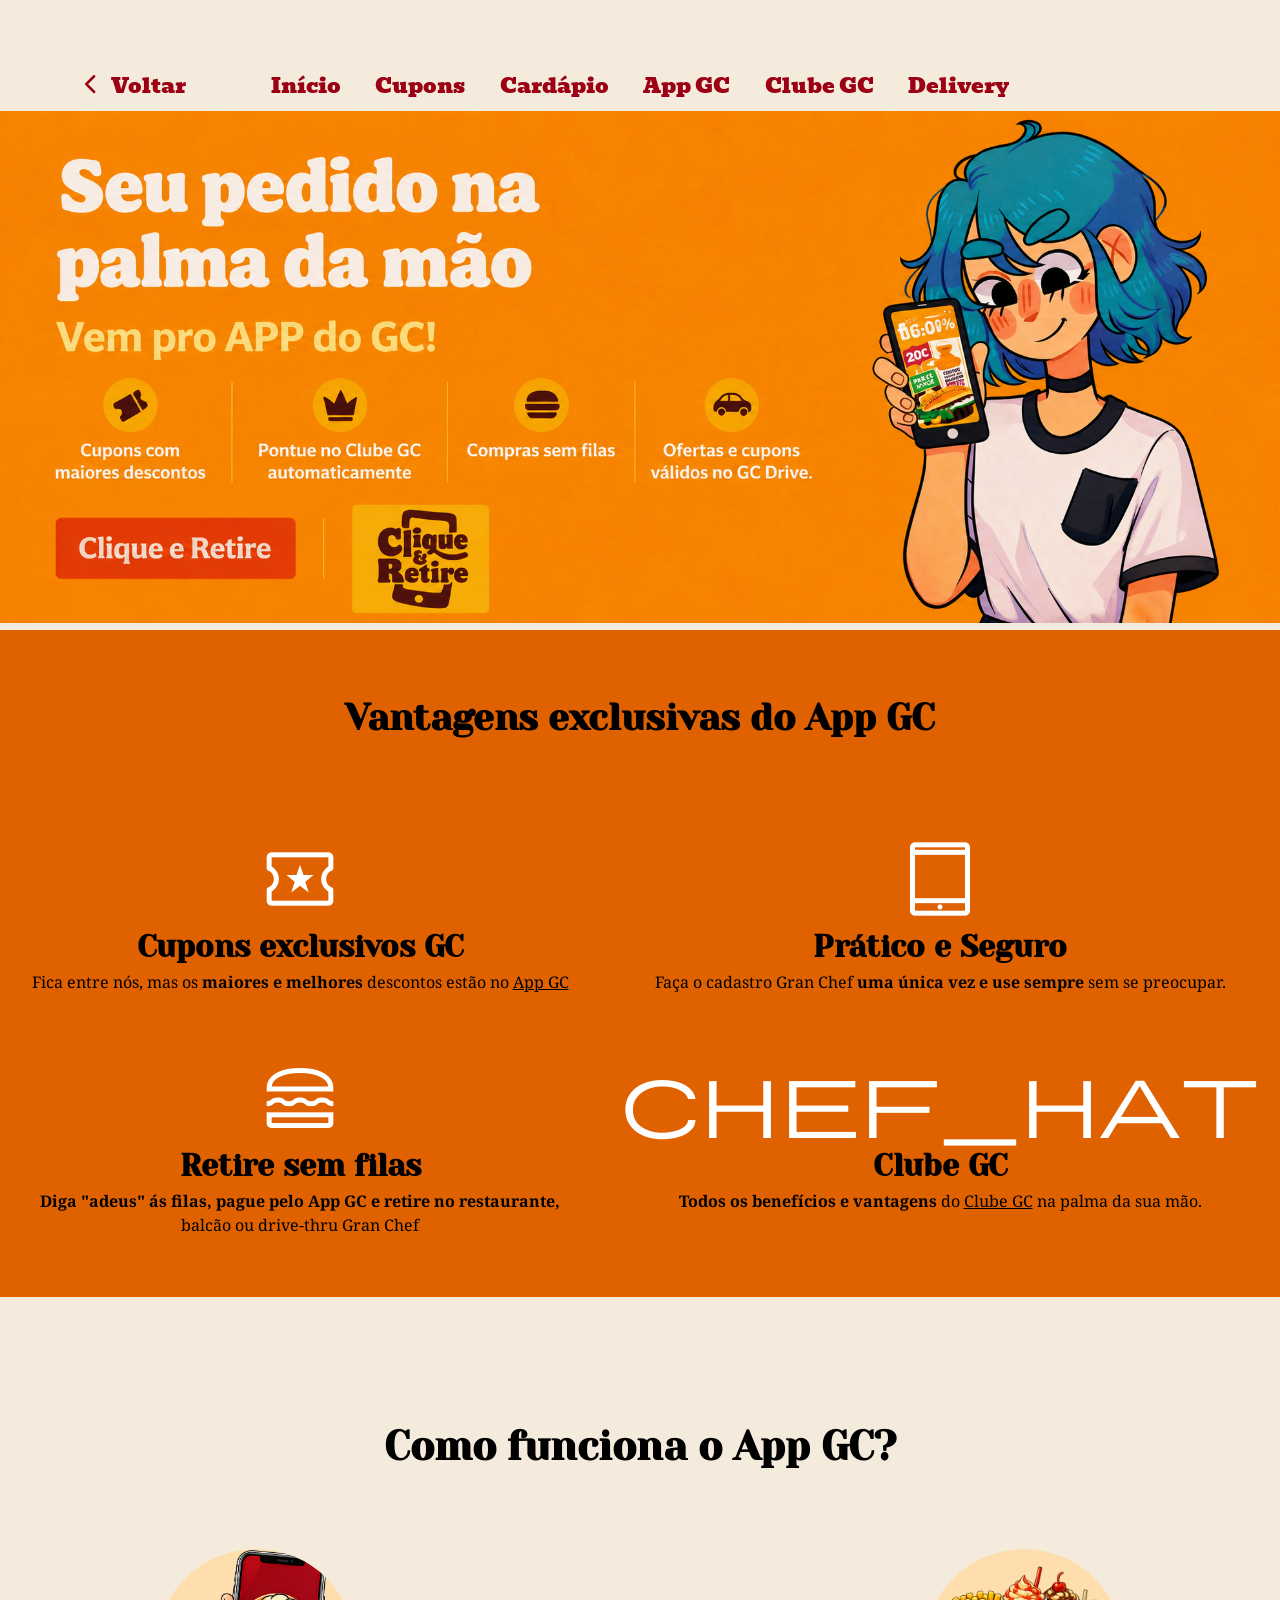
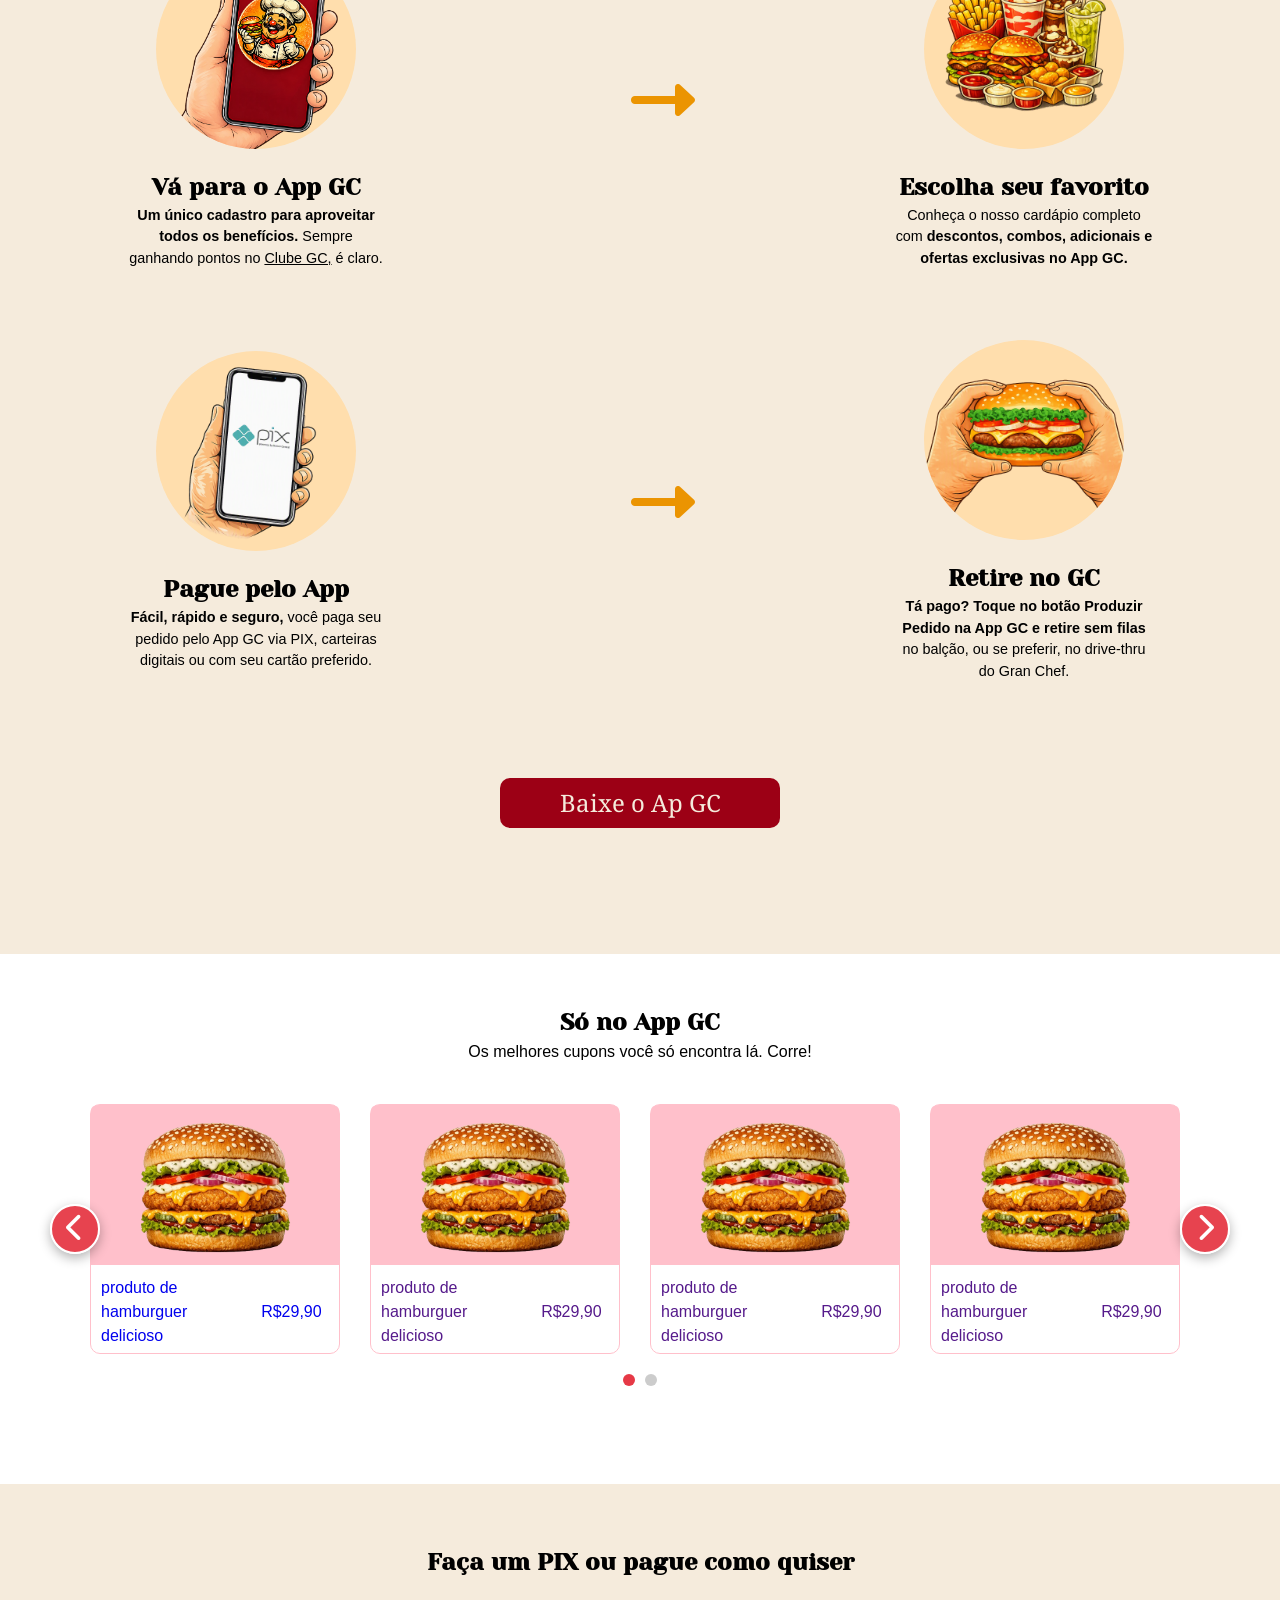
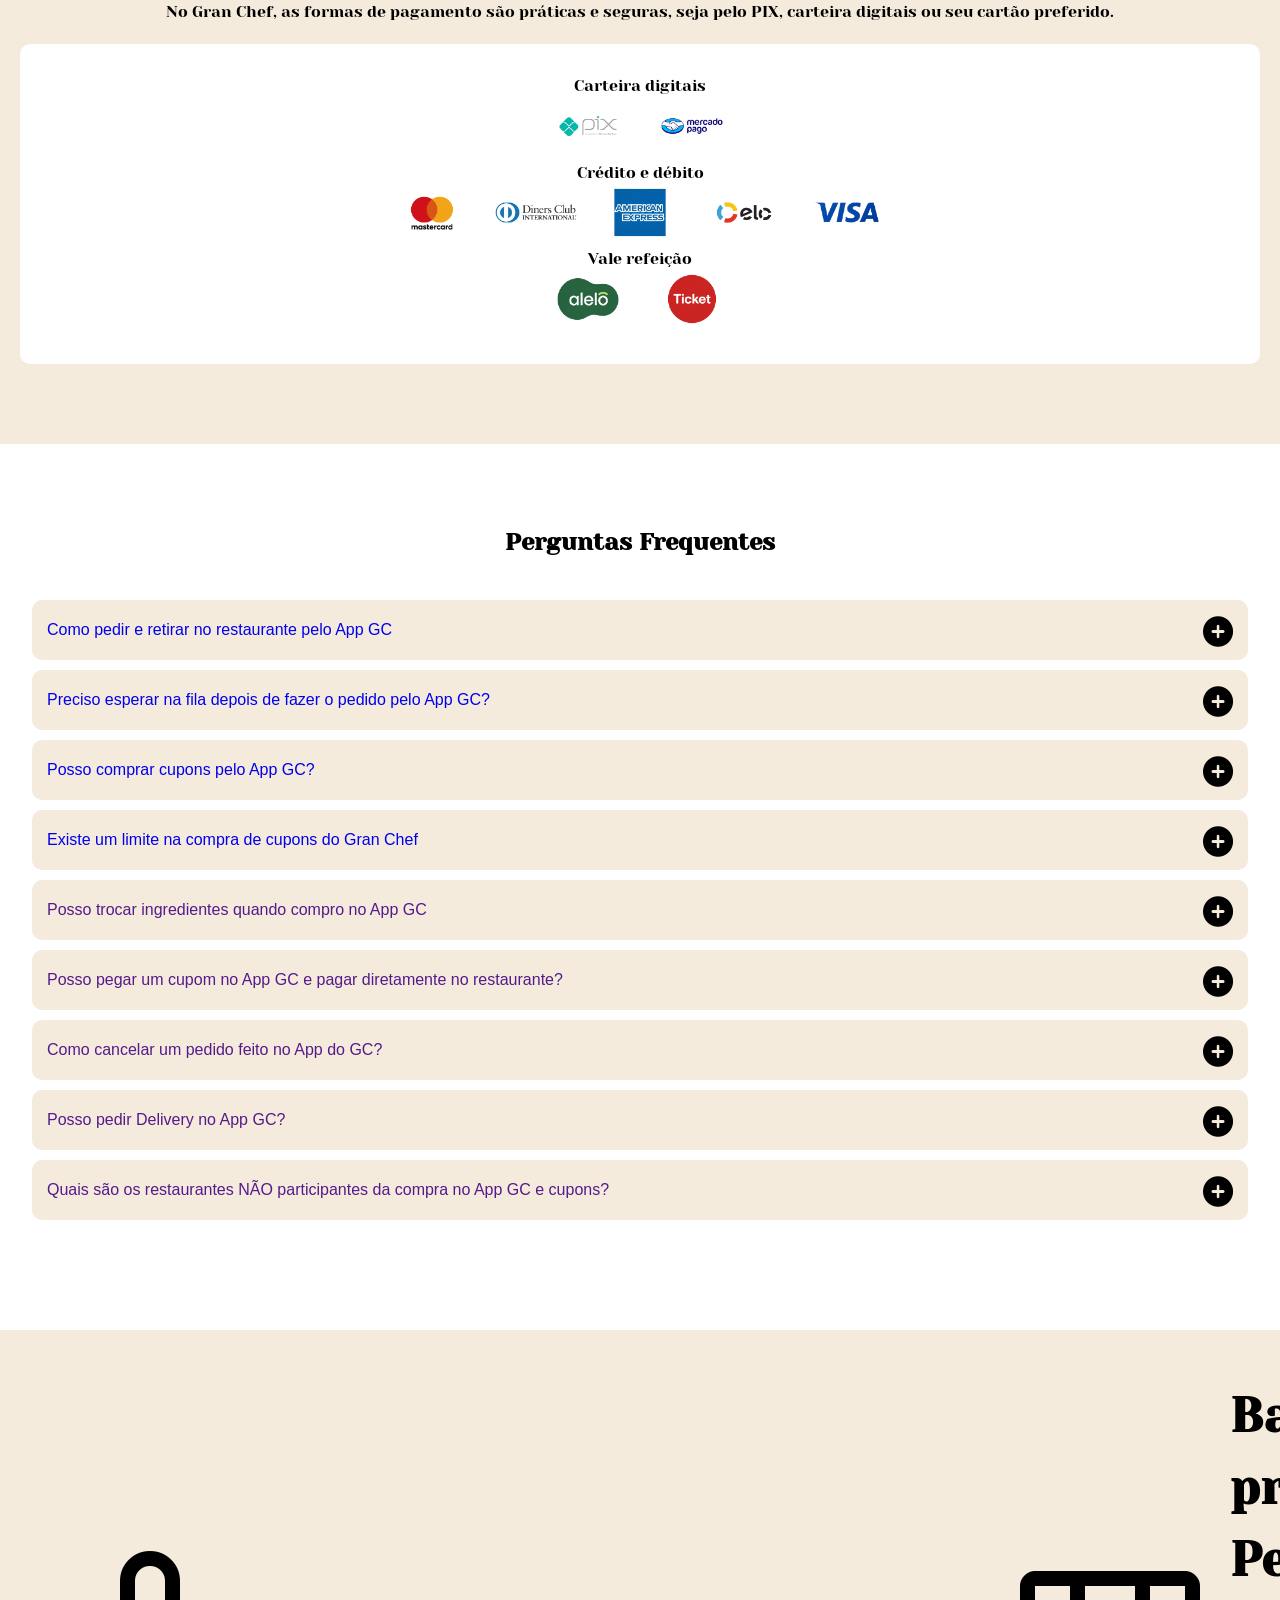
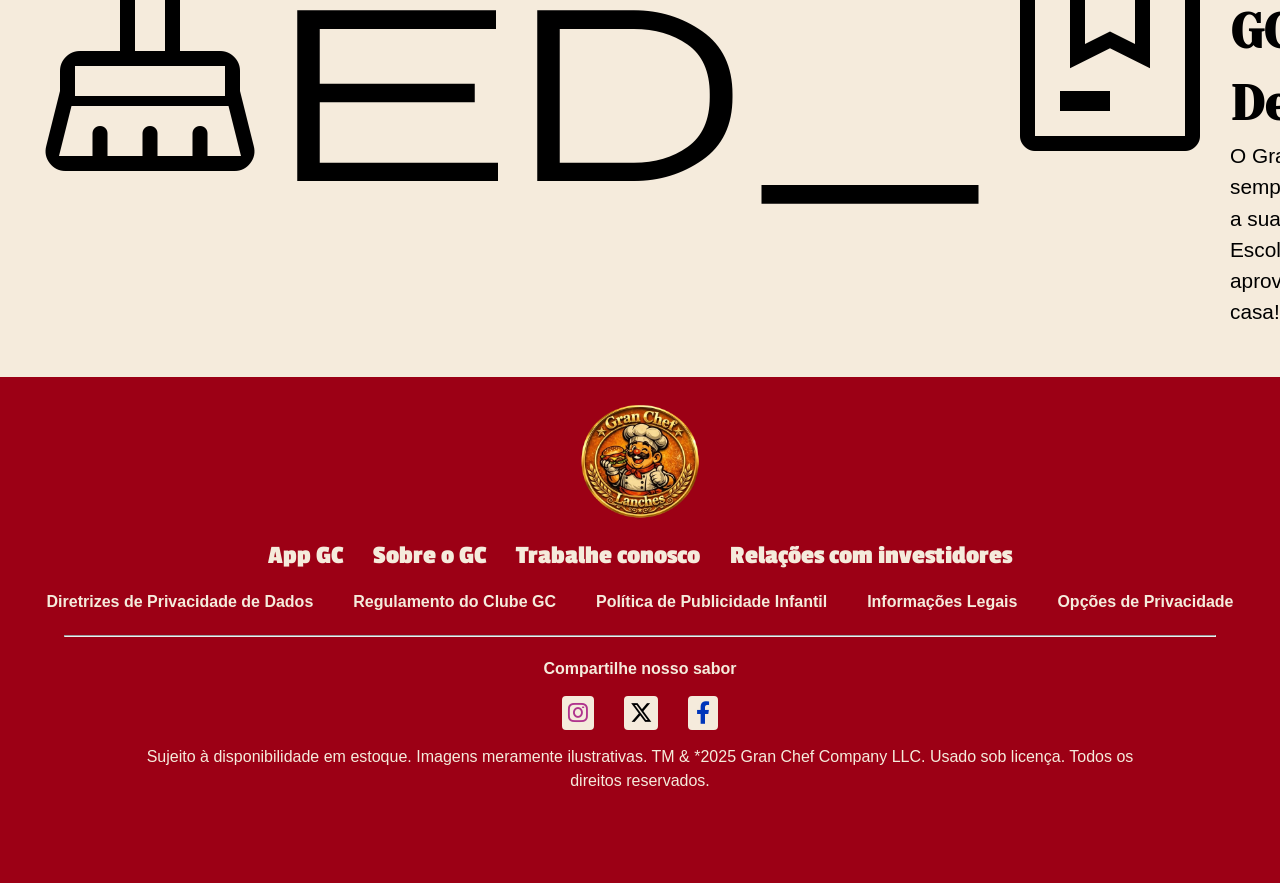
==== commit 68c40393: "updated" ====
--- a/AppGC.html
+++ b/AppGC.html
@@ -495,7 +495,7 @@
                 </ul>
                 <ul class="links-legais">
                     <li><a href="diretrizes_de_privacidade.html" title="Diretrizes de Privacidade de Dados">Diretrizes de Privacidade de Dados</a></li>
-                    <li><a href="#" title="Regulamento do Clube GC">Regulamento do Clube GC</a></li>
+                    <li><a href="Regulamento_do_clube_GC.html" title="Regulamento do Clube GC">Regulamento do Clube GC</a></li>
                     <li><a href="#" title="Política de Publicidade Infantil">Política de Publicidade Infantil</a></li>
                     <li><a href="#" title="Informações Legais">Informações Legais</a></li>
                     <li><a href="#" title="Opções de Privacidade">Opções de Privacidade</a></li>
--- a/cupons.css
+++ b/cupons.css
@@ -86,9 +86,12 @@
     }
 
     header .cupom {
+        display: flex;
+        justify-content: center;
         width: 100%;
         grid-area: 1 / 2 / 2 / 3;
         white-space: nowrap;
+        text-align: center;
     }
 
     header .tela-navegar {
@@ -110,11 +113,7 @@
 
     
 
-    body .cupom {
-        grid-area: 1 / 2 / 2 / 3;
-        display: flex;
-        justify-content: center;
-    }
+    
 
     /*TRECHO BODY*/
 
@@ -400,9 +399,12 @@
     }
 
     header .cupom {
+        display: flex;
+        justify-content: center;
         width: 100%;
         grid-area: 1 / 2 / 2 / 3;
         white-space: nowrap;
+        text-align: center;
     }
 
     header .voltar {
@@ -417,10 +419,7 @@
 
     
 
-    body .cupom {
-        display: flex;
-        justify-content: center;
-    }
+    
 
     main .carrossel-cupons {
         width: 100%;
@@ -618,9 +617,12 @@
     }
 
     header .cupom {
+        display: flex;
+        justify-content: center;
         width: 100%;
         grid-area: 1 / 2 / 2 / 3;
         white-space: nowrap;
+        text-align: center;
     }
 
     header .voltar:hover {
@@ -633,10 +635,7 @@
         padding-left: 8px;
     }
 
-    body .cupom {
-        display: flex;
-        justify-content: center;
-    }
+    
 
     header .tela-navegar {
         display: none;
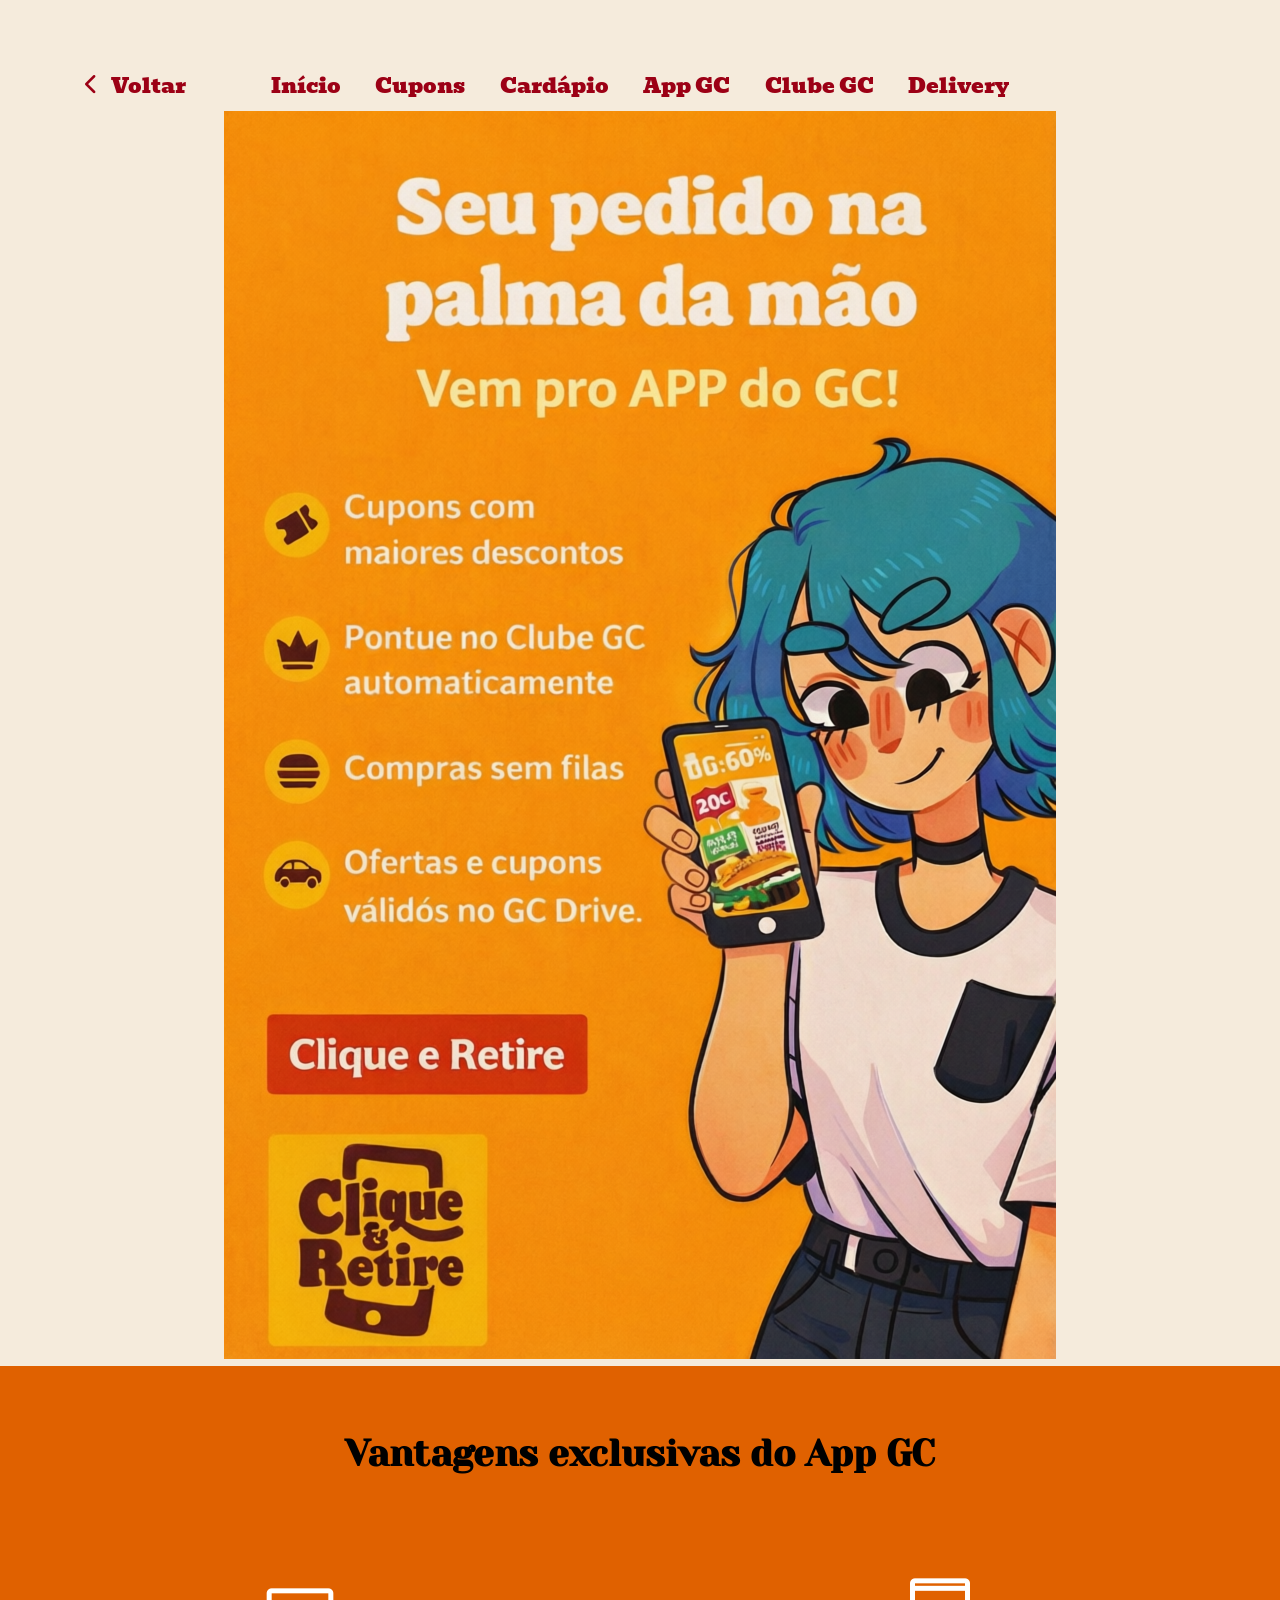
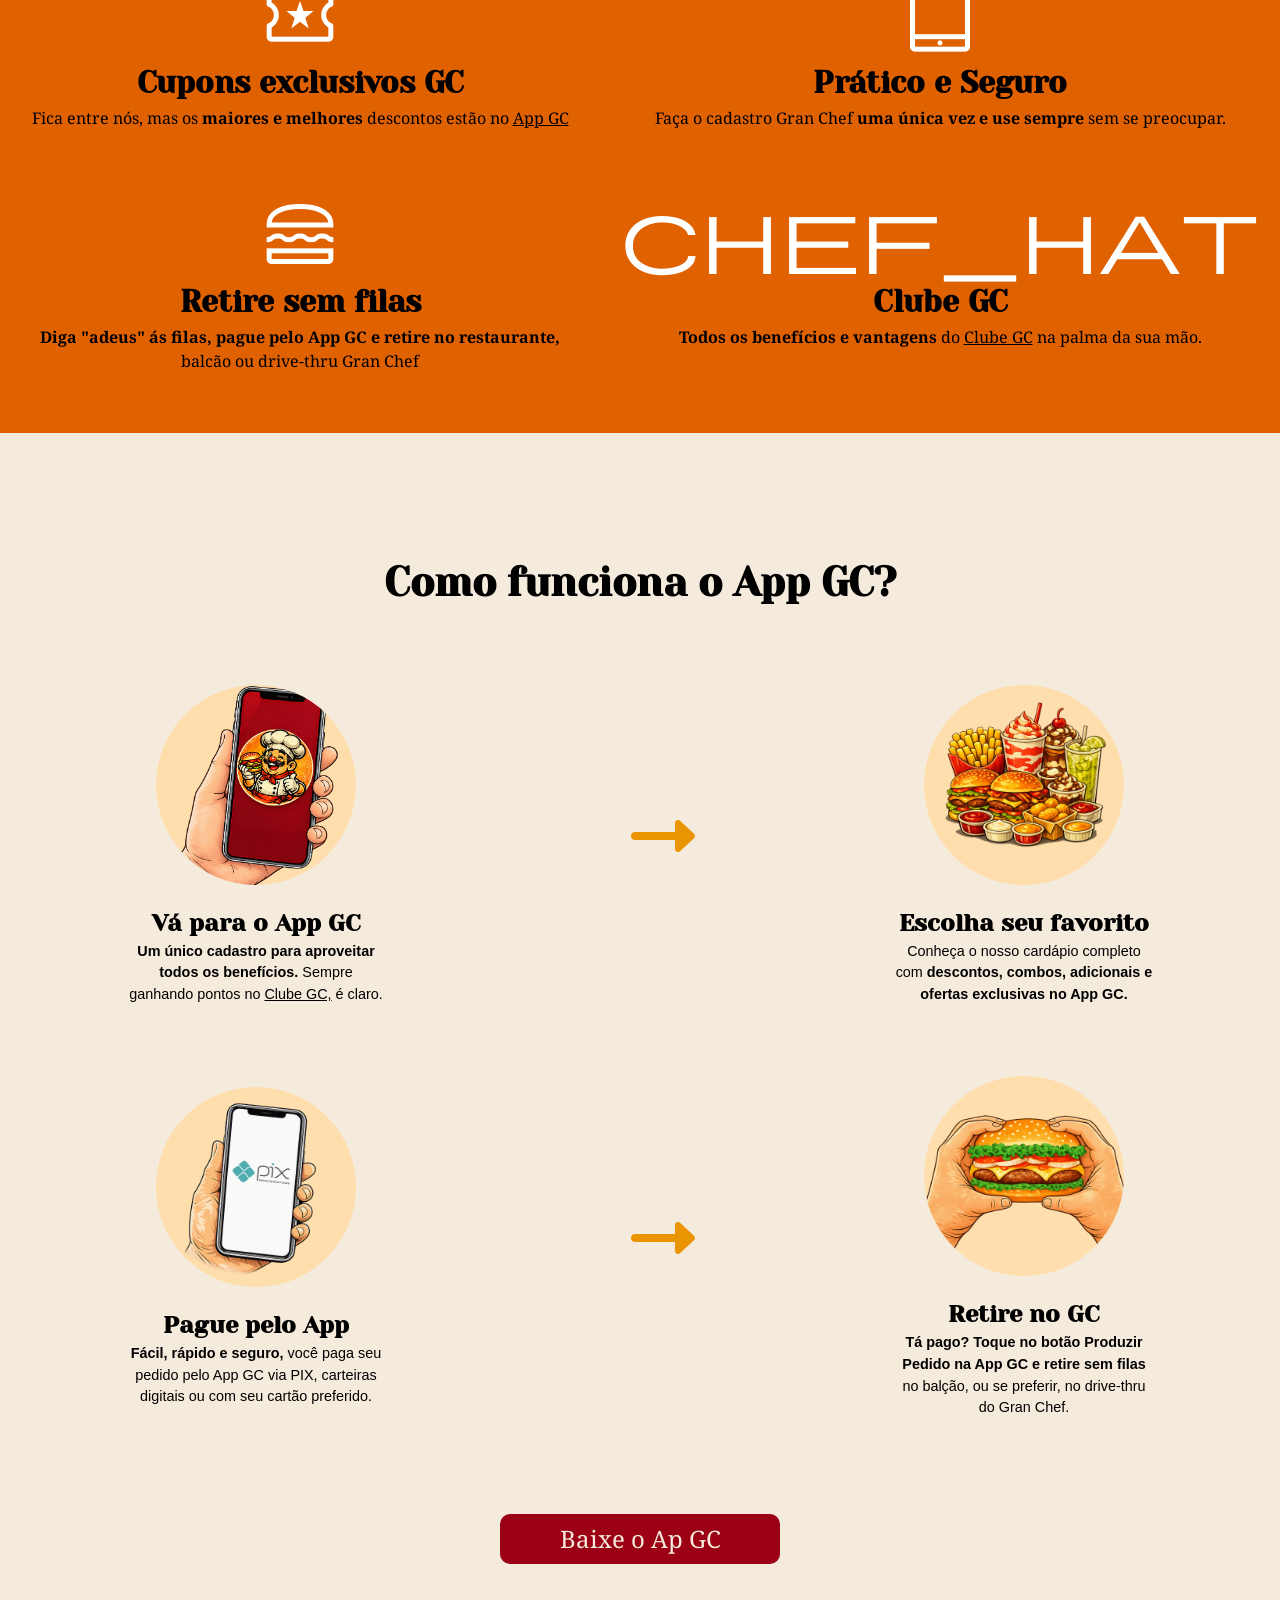
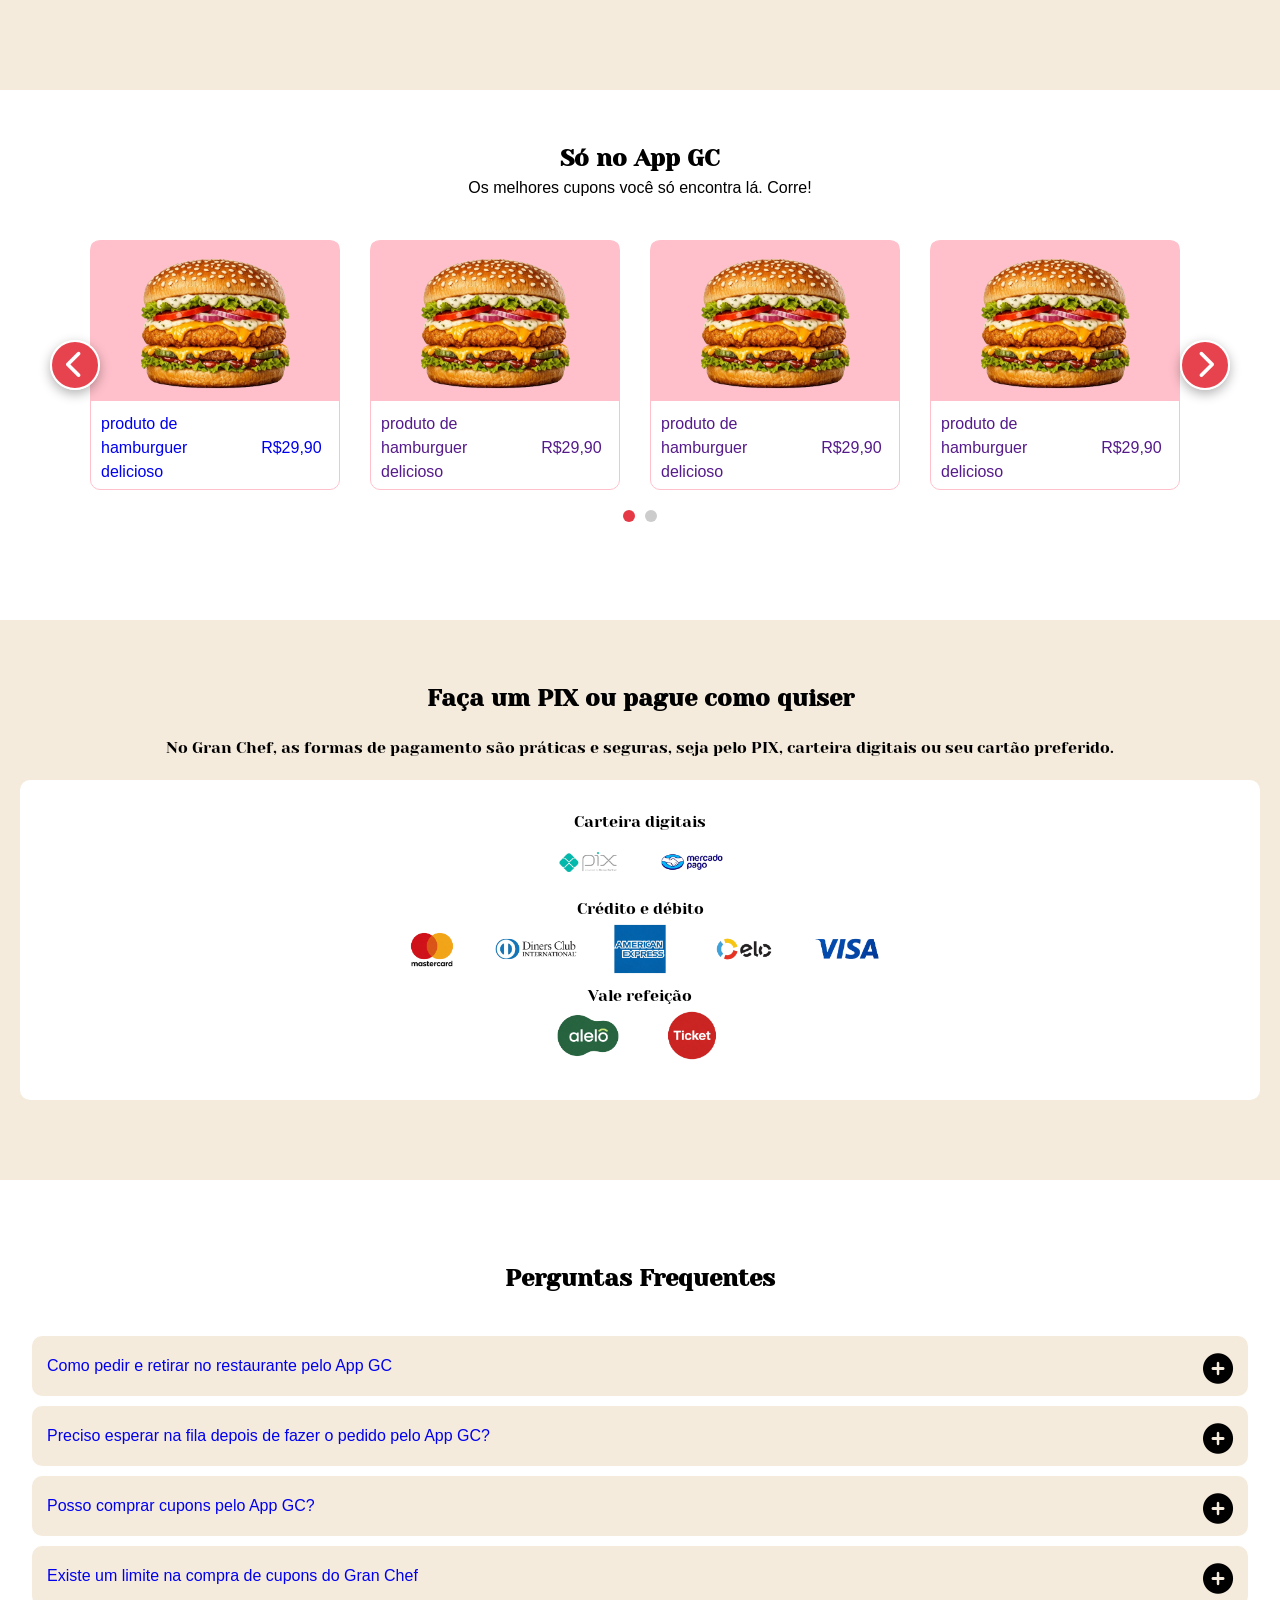
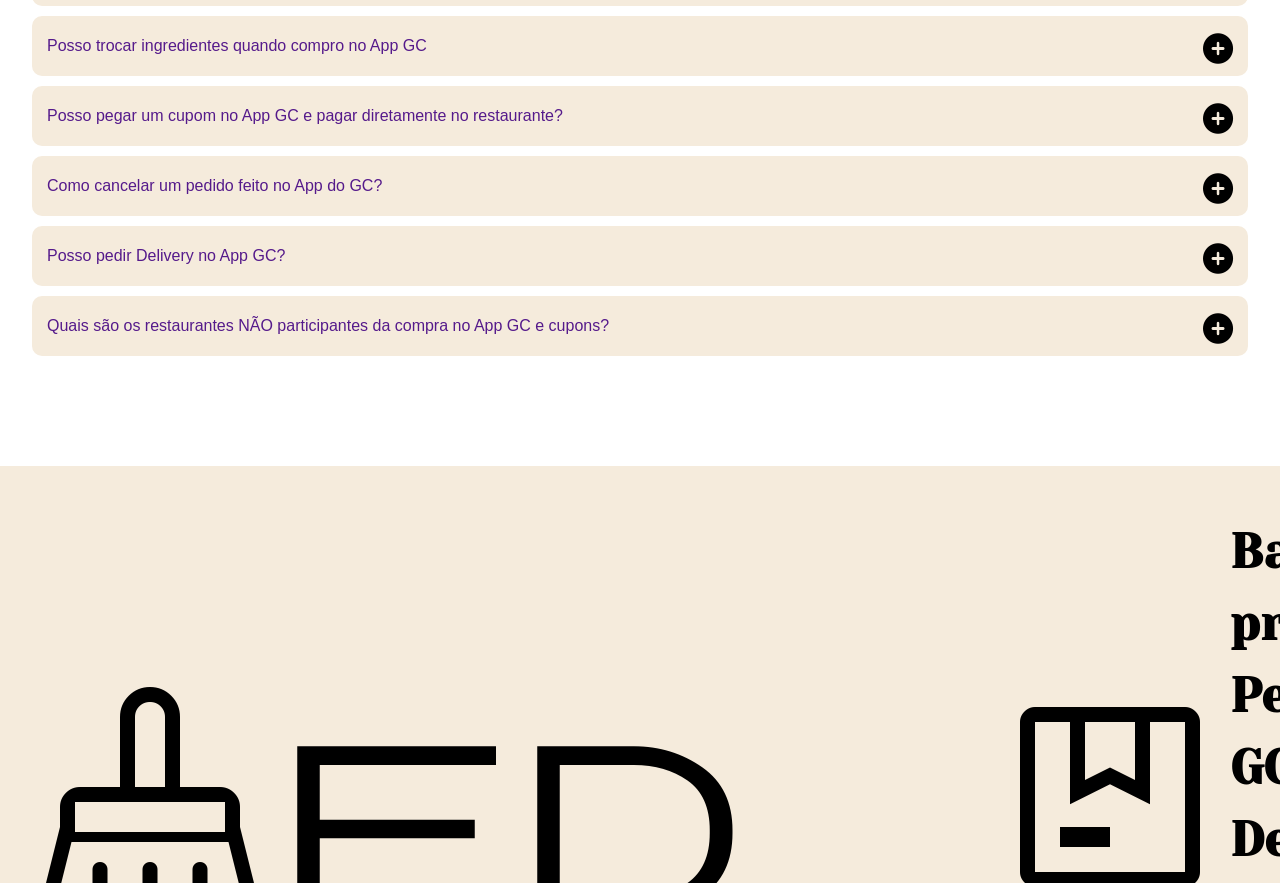
==== commit b0bfccda: "updated" ====
--- a/AppGC.html
+++ b/AppGC.html
@@ -496,8 +496,8 @@
                 <ul class="links-legais">
                     <li><a href="diretrizes_de_privacidade.html" title="Diretrizes de Privacidade de Dados">Diretrizes de Privacidade de Dados</a></li>
                     <li><a href="Regulamento_do_clube_GC.html" title="Regulamento do Clube GC">Regulamento do Clube GC</a></li>
-                    <li><a href="#" title="Política de Publicidade Infantil">Política de Publicidade Infantil</a></li>
-                    <li><a href="#" title="Informações Legais">Informações Legais</a></li>
+                    <li><a href="politica_de_publicidade_infantil.html" title="Política de Publicidade Infantil">Política de Publicidade Infantil</a></li>
+                    <li><a href="Informacoes_legais.html" title="Informações Legais">Informações Legais</a></li>
                     <li><a href="#" title="Opções de Privacidade">Opções de Privacidade</a></li>
                 </ul>
             </nav>
--- a/cupons.css
+++ b/cupons.css
@@ -404,7 +404,7 @@
         width: 100%;
         grid-area: 1 / 2 / 2 / 3;
         white-space: nowrap;
-        text-align: center;
+        
     }
 
     header .voltar {
@@ -622,7 +622,7 @@
         width: 100%;
         grid-area: 1 / 2 / 2 / 3;
         white-space: nowrap;
-        text-align: center;
+        
     }
 
     header .voltar:hover {
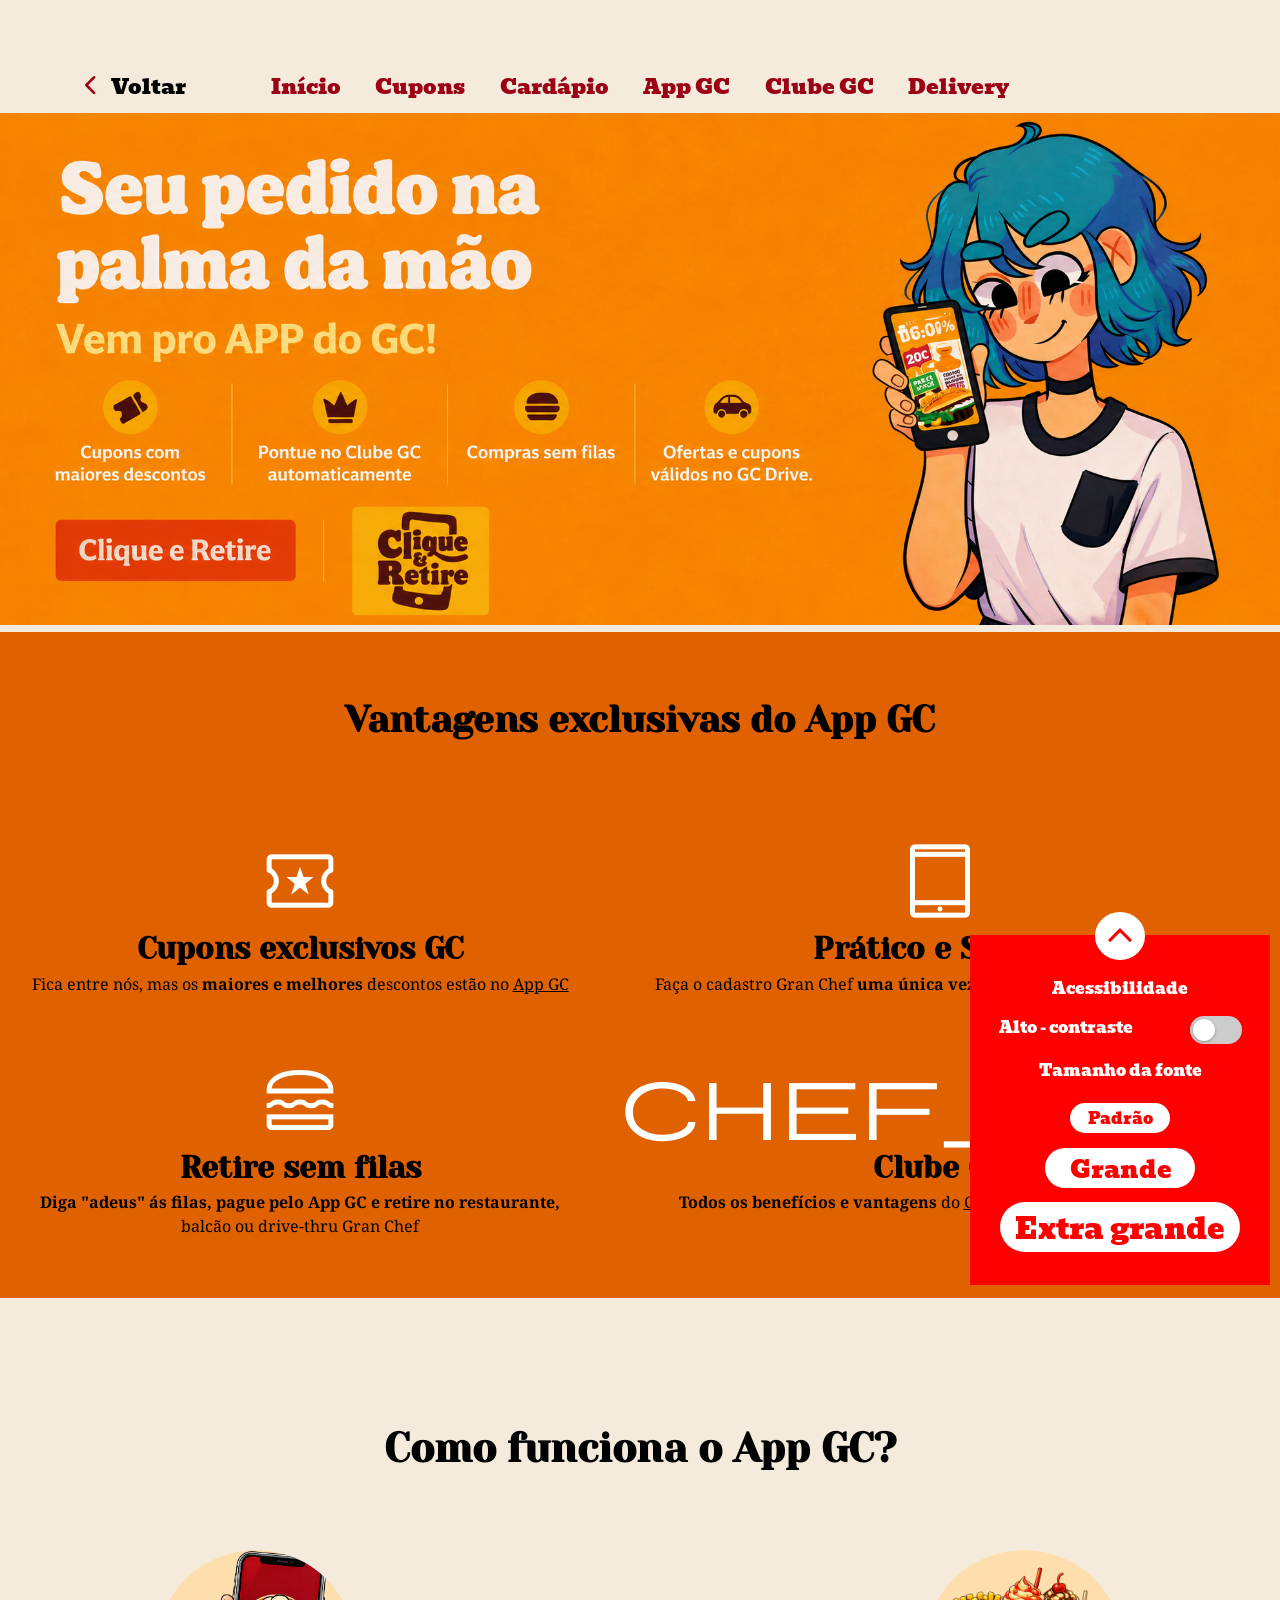
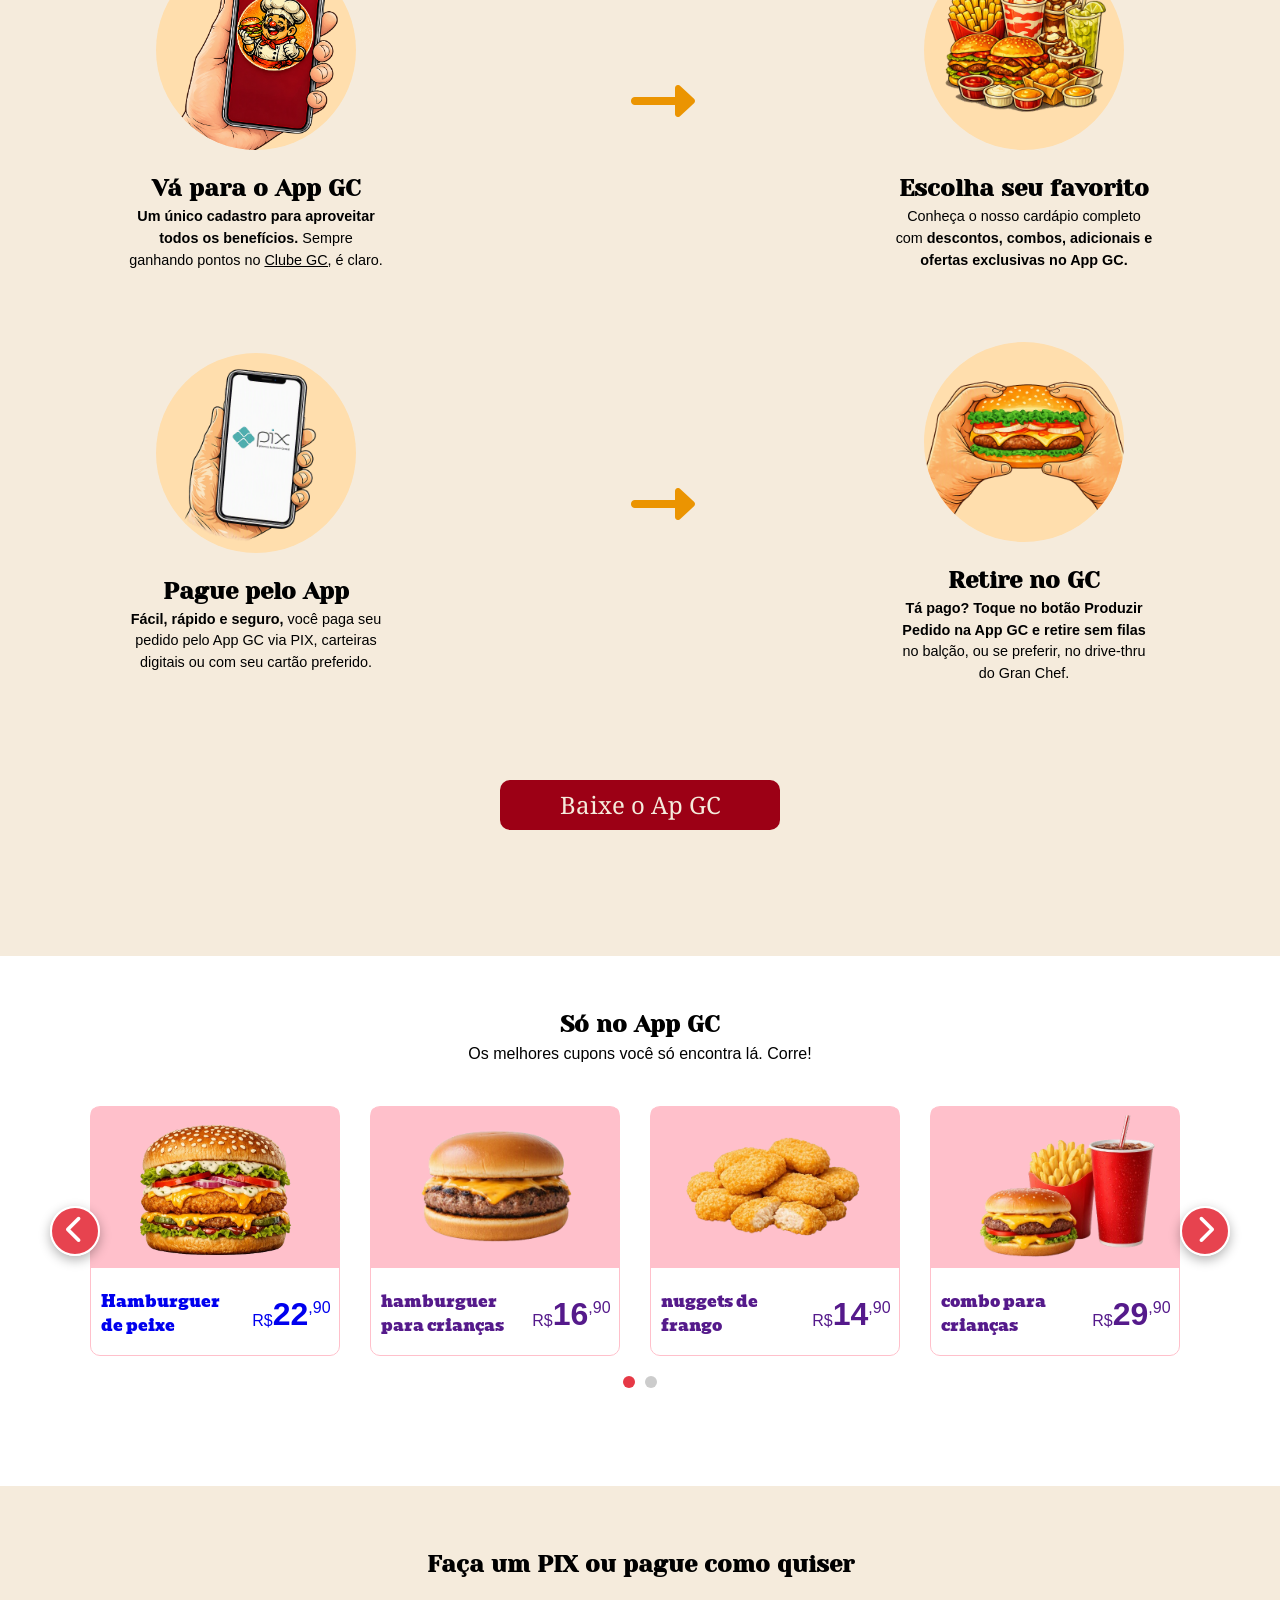
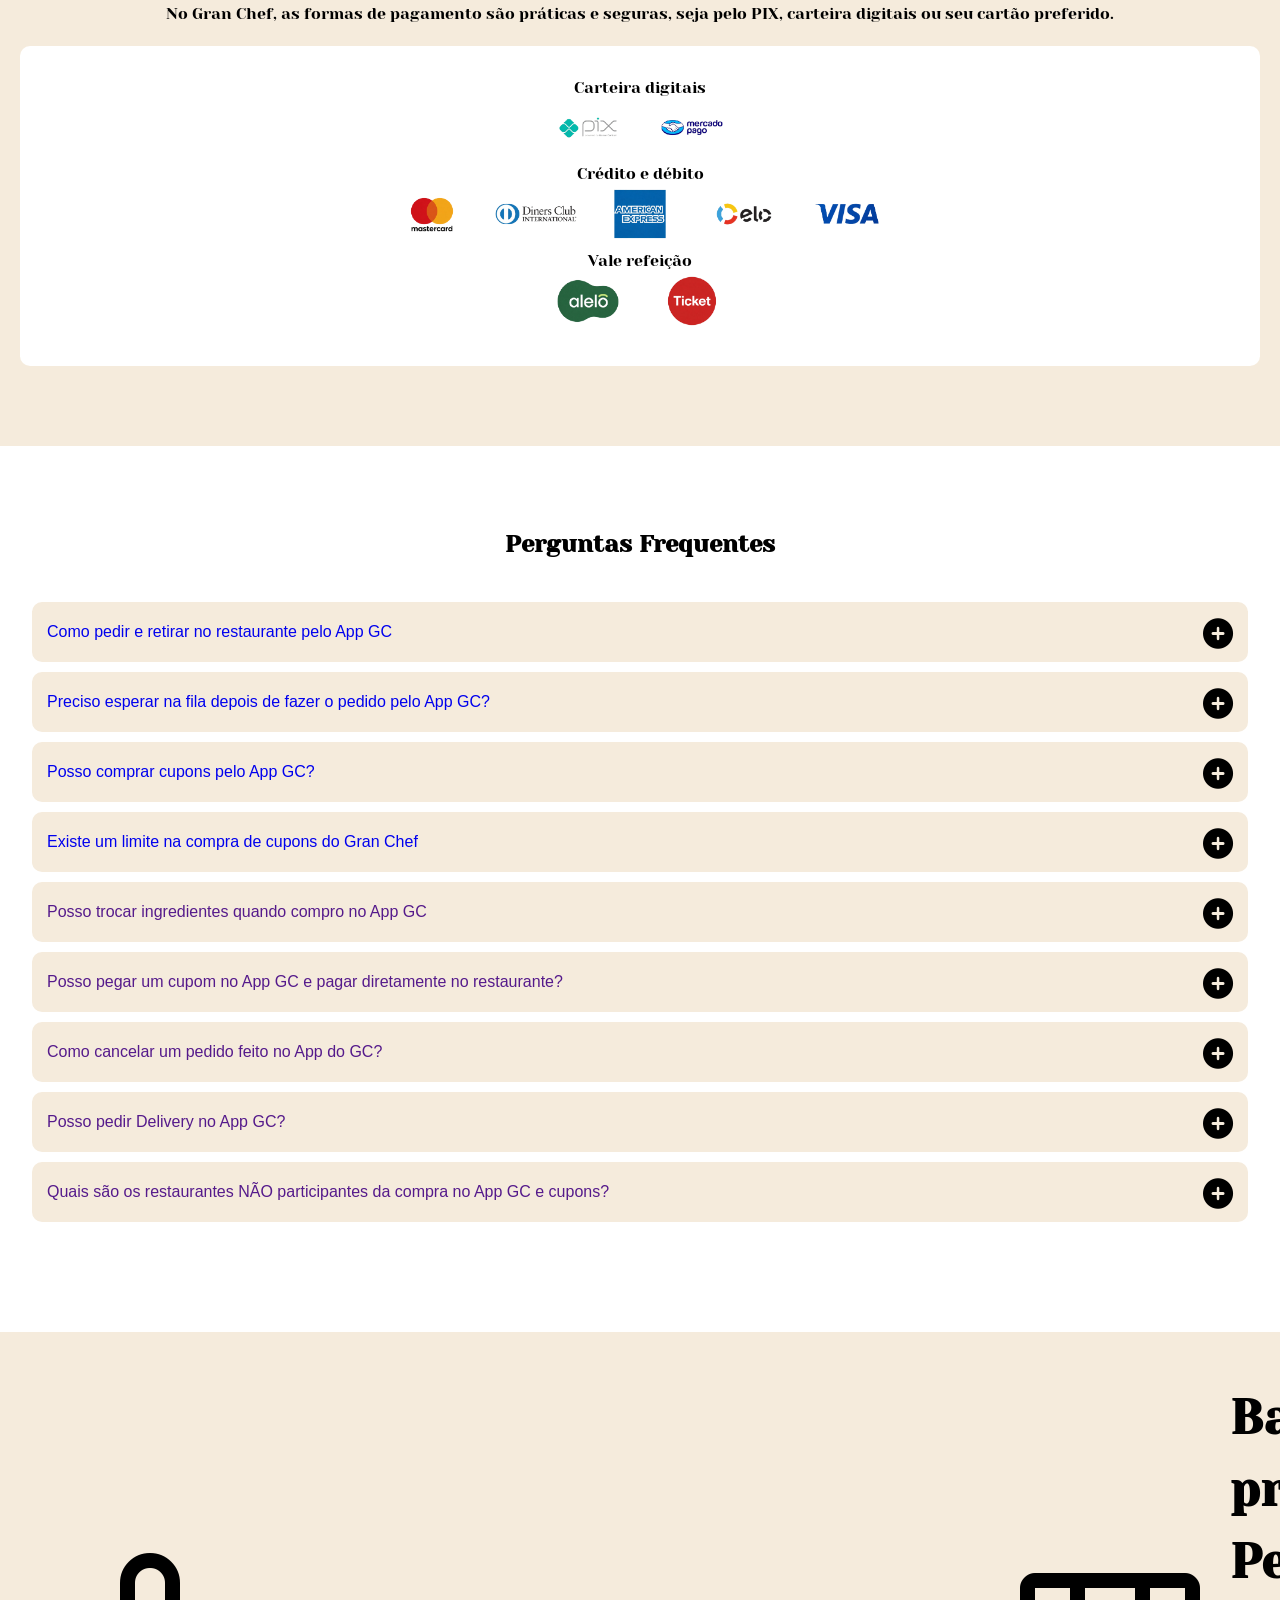
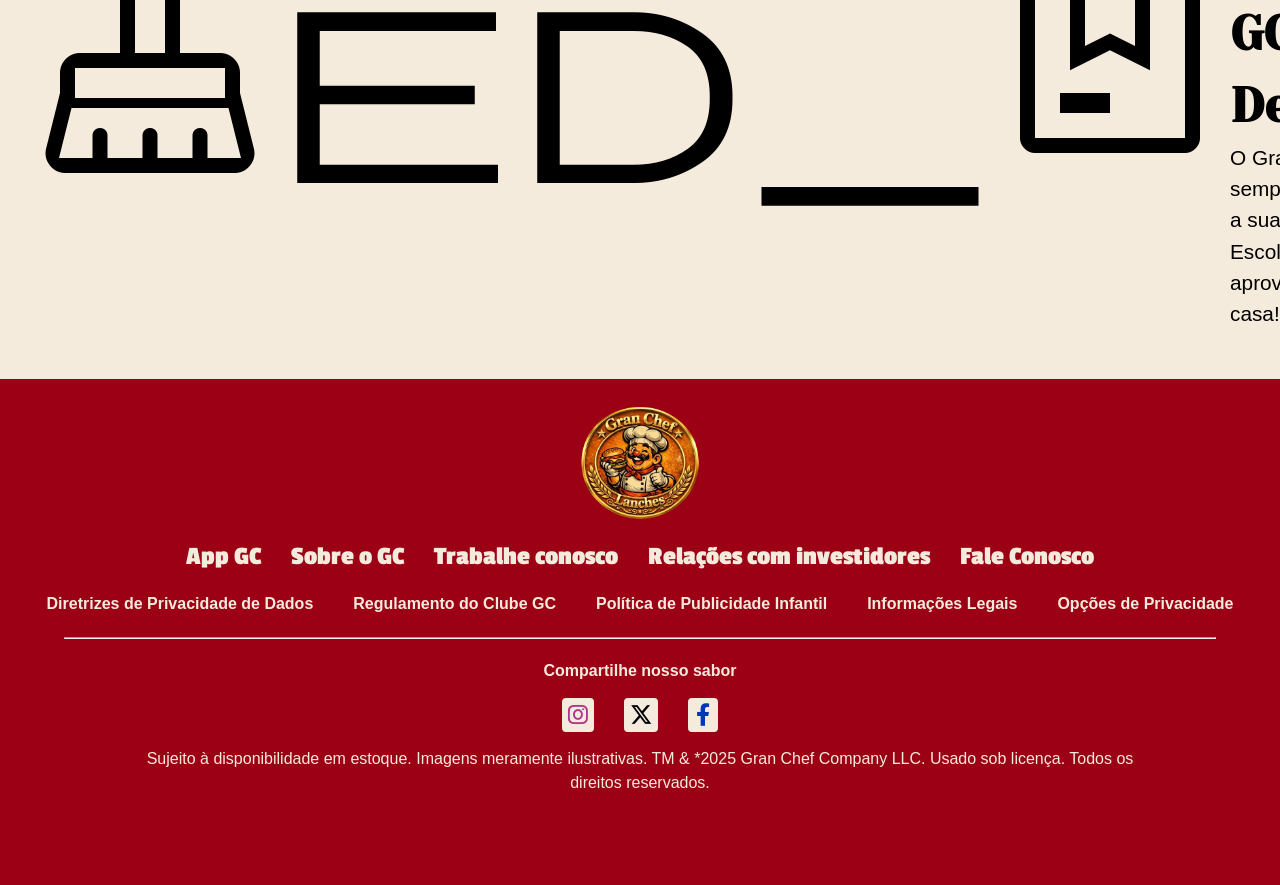
==== commit 5e76f603: "updated" ====
--- a/AppGC.html
+++ b/AppGC.html
@@ -16,10 +16,10 @@
 
 </head>
 <body>
-        <header class="comeco">
+        <header class="comeco"  id="topo">
             <a class="botao-voltar">
                 <i class="fa-solid fa-chevron-left"></i>
-                <p class="voltar" title="Voltar">Voltar</p>
+                <button class="voltar" title="Voltar" onclick="window.history.back()">Voltar</button>
                 
             </a>
             
@@ -189,87 +189,118 @@
                             <source srcset="imagens/fish-burguer.png" media="(min-width: 1351px)" type="image/png">
                             <img src="imagens/fish-burguer.png" alt="imagem do hamburguer">
                         </picture>
-                        <div>
-                            <p><span>produto de hamburguer delicioso</span></p>
-                            <p><span>R$29,90</span></p>
-                        </div>
+                        <div class="preco-do-lanche">
+                            <p class="nome-produto" title="Chesseburguer" id="id_produto1">Hamburguer de peixe</p>
+                            <p class="preco-da-oferta">
+                                <span class="reais">R$</span> 
+                                <span class="numero-maior">22</span>
+                                <span class="numero-menor">,90</span>
+                            </p>
+                        </div>
+
+
                     </a>
 
                     <a href="" class="carrossel-item">
                         <picture>
-                            <source srcset="imagens/fish-burguer.png" media="(max-width: 765px)" type="image/png">
-                            <source srcset="imagens/fish-burguer.png" media="(min-width: 766px) and (max-width: 1350px)" type="image/png">
-                            <source srcset="imagens/fish-burguer.png" media="(min-width: 1351px)" type="image/png">
-                            <img src="imagens/fish-burguer.png" alt="imagem do hamburguer">
-                        </picture>
-                        <div>
-                            <p><span>produto de hamburguer delicioso</span></p>
-                            <p><span>R$29,90</span></p>
+                            <source srcset="imagens/kid-burguer.png" media="(max-width: 765px)" type="image/png">
+                            <source srcset="imagens/kid-burguer.png" media="(min-width: 766px) and (max-width: 1350px)" type="image/png">
+                            <source srcset="imagens/kid-burguer.png" media="(min-width: 1351px)" type="image/png">
+                            <img src="imagens/kid-burguer.png" alt="imagem do hamburguer">
+                        </picture>
+                        <div class="preco-do-lanche">
+                            <p class="nome-produto" title="Chesseburguer" id="id_produto2">hamburguer para crianças</p>
+                            <p class="preco-da-oferta">
+                                <span class="reais">R$</span> 
+                                <span class="numero-maior">16</span>
+                                <span class="numero-menor">,90</span>
+                            </p>
                         </div>
                     </a>
 
                     <a href="" class="carrossel-item">
                         <picture>
-                            <source srcset="imagens/fish-burguer.png" media="(max-width: 765px)" type="image/png">
-                            <source srcset="imagens/fish-burguer.png" media="(min-width: 766px) and (max-width: 1350px)" type="image/png">
-                            <source srcset="imagens/fish-burguer.png" media="(min-width: 1351px)" type="image/png">
-                            <img src="imagens/fish-burguer.png" alt="imagem do hamburguer">
-                        </picture>
-                        <div>
-                            <p><span>produto de hamburguer delicioso</span></p>
-                            <p><span>R$29,90</span></p>
+                            <source srcset="imagens/nuggets-menu.png" media="(max-width: 765px)" type="image/png">
+                            <source srcset="imagens/nuggets-menu.png" media="(min-width: 766px) and (max-width: 1350px)" type="image/png">
+                            <source srcset="imagens/nuggets-menu.png" media="(min-width: 1351px)" type="image/png">
+                            <img src="imagens/nuggets-menu.png" alt="imagem do hamburguer">
+                        </picture>
+                        <div class="preco-do-lanche">
+                            <p class="nome-produto" title="Chesseburguer" id="id_produto3">nuggets de frango</p>
+                            <p class="preco-da-oferta">
+                                <span class="reais">R$</span> 
+                                <span class="numero-maior">14</span>
+                                <span class="numero-menor">,90</span>
+                            </p>
                         </div>
                     </a>
 
                     <a href="" class="carrossel-item">
                         <picture>
-                            <source srcset="imagens/fish-burguer.png" media="(max-width: 765px)" type="image/png">
-                            <source srcset="imagens/fish-burguer.png" media="(min-width: 766px) and (max-width: 1350px)" type="image/png">
-                            <source srcset="imagens/fish-burguer.png" media="(min-width: 1351px)" type="image/png">
-                            <img src="imagens/fish-burguer.png" alt="imagem do hamburguer">
-                        </picture>
-                        <div>
-                            <p><span>produto de hamburguer delicioso</span></p>
-                            <p><span>R$29,90</span></p>
-                        </div>
+                            <source srcset="imagens/combo-kids.png" media="(max-width: 765px)" type="image/png">
+                            <source srcset="imagens/combo-kids.png" media="(min-width: 766px) and (max-width: 1350px)" type="image/png">
+                            <source srcset="imagens/combo-kids.png" media="(min-width: 1351px)" type="image/png">
+                            <img src="imagens/combo-kids.png" alt="imagem do hamburguer">
+                        </picture>
+                        <div class="preco-do-lanche">
+                            <p class="nome-produto" title="Chesseburguer" id="id_produto4">combo para crianças</p>
+                            <p class="preco-da-oferta">
+                                <span class="reais">R$</span> 
+                                <span class="numero-maior">29</span>
+                                <span class="numero-menor">,90</span>
+                            </p>
+                        </div>
+                    </a>
                     </a>
                     
                     <a href="" class="carrossel-item">
                         <picture>
-                            <source srcset="imagens/fish-burguer.png" media="(max-width: 765px)" type="image/png">
-                            <source srcset="imagens/fish-burguer.png" media="(min-width: 766px) and (max-width: 1350px)" type="image/png">
-                            <source srcset="imagens/fish-burguer.png" media="(min-width: 1351px)" type="image/png">
-                            <img src="imagens/fish-burguer.png" alt="imagem do hamburguer">
-                        </picture>
-                        <div>
-                            <p><span>produto de hamburguer delicioso</span></p>
-                            <p><span>R$29,90</span></p>
+                            <source srcset="imagens/vegan-burguer.png" media="(max-width: 765px)" type="image/png">
+                            <source srcset="imagens/vegan-burguer.png" media="(min-width: 766px) and (max-width: 1350px)" type="image/png">
+                            <source srcset="imagens/vegan-burguer.png" media="(min-width: 1351px)" type="image/png">
+                            <img src="imagens/vegan-burguer.png" alt="imagem do hamburguer">
+                        </picture>
+                       <div class="preco-do-lanche">
+                            <p class="nome-produto" title="Chesseburguer" id="id_produto5">hamburguer vegano</p>
+                            <p class="preco-da-oferta">
+                                <span class="reais">R$</span> 
+                                <span class="numero-maior">24</span>
+                                <span class="numero-menor">,90</span>
+                            </p>
                         </div>
                     </a>
 
                     <a href="" class="carrossel-item">
                         <picture>
-                            <source srcset="imagens/fish-burguer.png" media="(max-width: 765px)" type="image/png">
-                            <source srcset="imagens/fish-burguer.png" media="(min-width: 766px) and (max-width: 1350px)" type="image/png">
-                            <source srcset="imagens/fish-burguer.png" media="(min-width: 1351px)" type="image/png">
-                            <img src="imagens/fish-burguer.png" alt="imagem do hamburguer">
-                        </picture>
-                        <div>
-                            <p><span>produto de hamburguer delicioso</span></p>
-                            <p><span>R$29,90</span></p>
+                            <source srcset="imagens/sundae-menu.png" media="(max-width: 765px)" type="image/png">
+                            <source srcset="imagens/sundae-menu.png" media="(min-width: 766px) and (max-width: 1350px)" type="image/png">
+                            <source srcset="imagens/sundae-menu.png" media="(min-width: 1351px)" type="image/png">
+                            <img src="imagens/sundae-menu.png" alt="imagem do hamburguer">
+                        </picture>
+                        <div class="preco-do-lanche">
+                            <p class="nome-do-lanche" title="Chesseburguer" id="id_produto6">sundae sabor baunilha</p>
+                            <p class="preco-da-oferta">
+                                <span class="reais">R$</span> 
+                                <span class="numero-maior">9</span>
+                                <span class="numero-menor">,90</span>
+                            </p>
                         </div>
                     </a>
 
                     <a href="" class="carrossel-item">
                         <picture>
-                            <source srcset="imagens/fish-burguer.png" media="(max-width: 765px)" type="image/png">
-                            <source srcset="imagens/fish-burguer.png" media="(min-width: 766px) and (max-width: 1350px)" type="image/png">
-                            <source srcset="imagens/fish-burguer.png" media="(min-width: 1351px)" type="image/png">
-                            <img src="imagens/fish-burguer.png" alt="imagem do hamburguer">
-                        </picture>
-                        <div>
-                            <p><span>produto de hamburguer delicioso</span></p>
-                            <p><span>R$29,90</span></p>
+                            <source srcset="imagens/milkshake-menu.png" media="(max-width: 765px)" type="image/png">
+                            <source srcset="imagens/milkshake-menu.png" media="(min-width: 766px) and (max-width: 1350px)" type="image/png">
+                            <source srcset="imagens/milkshake-menu.png" media="(min-width: 1351px)" type="image/png">
+                            <img src="imagens/milkshake-menu.png" alt="imagem do hamburguer">
+                        </picture>
+                        <div class="preco-do-lanche">
+                            <p class="nome-produto" title="Chesseburguer" id="id_produto7">milkshake cremoso</p>
+                            <p class="preco-da-oferta">
+                                <span class="reais">R$</span> 
+                                <span class="numero-maior">16</span>
+                                <span class="numero-menor">,90</span>
+                            </p>
                         </div>
                     </a>
                 </div>
@@ -375,7 +406,7 @@
                                 <i class="fa-solid fa-circle-plus"></i>
                             </div>
                         </div>
-                        <p class="faq-text">Não. Nada de filas! Depois de fazer seu pedido no App BK, você só precisa produzir seu pedido (opção presente no status do seu pedido) e aguardar seu nome ser chamado para retirar seu pedido diretamente no balcão!</p>
+                        <p class="faq-text">Não. Nada de filas! Depois de fazer seu pedido no App GC, você só precisa produzir seu pedido (opção presente no status do seu pedido) e aguardar seu nome ser chamado para retirar seu pedido diretamente no balcão!</p>
                     </div>
                     
                 </a>
@@ -427,7 +458,7 @@
                                 <i class="fa-solid fa-circle-plus"></i>
                             </div>
                         </div>
-                        <p class="faq-text">Sim. Você pode pegar o cupom e realizar o pagamento diretamente no restaurante Burger King escolhida.</p>
+                        <p class="faq-text">Sim. Você pode pegar o cupom e realizar o pagamento diretamente no restaurante Gran Chef escolhida.</p>
                     </div>
                     
                 </a>
@@ -492,12 +523,14 @@
                     <li><a href="sobre_o_GC.html" title="Sobre o GC">Sobre o GC</a></li>
                     <li><a href="trabalhe_conosco.html" title="Trabalhe conosco">Trabalhe conosco</a></li>
                     <li><a href="https://ri.zamp.com.br" title="Relações com investidores">Relações com investidores</a></li>
+                    <li><a href="Fale_conosco.html" title="Informações Legais">Fale Conosco</a></li>
                 </ul>
                 <ul class="links-legais">
                     <li><a href="diretrizes_de_privacidade.html" title="Diretrizes de Privacidade de Dados">Diretrizes de Privacidade de Dados</a></li>
                     <li><a href="Regulamento_do_clube_GC.html" title="Regulamento do Clube GC">Regulamento do Clube GC</a></li>
                     <li><a href="politica_de_publicidade_infantil.html" title="Política de Publicidade Infantil">Política de Publicidade Infantil</a></li>
                     <li><a href="Informacoes_legais.html" title="Informações Legais">Informações Legais</a></li>
+                    
                     <li><a href="#" title="Opções de Privacidade">Opções de Privacidade</a></li>
                 </ul>
             </nav>
@@ -547,5 +580,57 @@
         </span>
         <script src="AppGC.js"></script>
     </div>
+
+     <a href="#topo" class="voltar-topo">
+        <div class="circulo_redondo">
+            <span class="material-symbols-outlined" id="up_arrow">
+                arrow_drop_up
+            </span>
+        </div>
+        <div class="voltar_ao_top">
+            <h1>Voltar <br> ao top</h1>
+        </div>
+    </a>
+    
+    <section class="acessibilidade" id="painelAcessibilidade">
+        
+            <button  type="button"
+                    class="circulo_com_seta"
+                    id="btnSeta"
+                    aria-expanded="false"
+                    aria-controls="painelAcessibilidade"
+                    aria-label="Abrir/fechar opções de acessibilidade">
+                <span class="material-symbols-outlined" id="seta_para_cima">
+                    keyboard_arrow_up
+                </span>
+            </button>
+        
+        <div class="div_acessibilidade">
+            <p class="accessibility">Acessibilidade</p>
+            
+        </div>
+        <div class="alto_contraste">
+            <p>Alto - contraste</p>
+            <label class="switch">
+                <input type="checkbox" id="toggleAltoContraste" aria-label="Ativar alto contraste">
+                <span class="slider"></span>
+            </label>
+        </div>
+        <div class="div_Tamanho_Da_Fonte">
+            <p class="tamanho_da_fonte">Tamanho da fonte</p>
+        </div>
+        <div class="div_padrao">
+            <p class="padrao">Padrão</p>
+        </div>
+        <div class="div_grande">
+            <p class="grande">Grande</p>
+        </div>
+        <div class="div_extra_grande">
+            <p class="extra_grande">Extra grande</p>
+        </div>
+    </section>
+
+    <script src="botao_voltar.js"></script>
+
 </body>
 </html>
--- a/cupons.css
+++ b/cupons.css
@@ -103,6 +103,10 @@
     header .voltar {
         grid-area: 1 / 1 / 2 / 2;
         padding-left: 8px;
+        font-size: 1.3rem;
+        font-family:'Bevan', Verdana, Geneva, Tahoma, sans-serif;
+        border: none;
+        background-color: var(--cor-de-fundo);
     }
 
     header .voltar:hover {
@@ -369,6 +373,10 @@
         
     }
 
+    body #painelAcessibilidade {
+        display: none;
+    }
+
 }
 
 @media (min-width: 561px) and (max-width: 765px) {
@@ -410,6 +418,10 @@
     header .voltar {
         grid-area: 1 / 1 / 2 / 2;
         padding-left: 8px;
+        font-size: 1.3rem;
+        font-family:'Bevan', Verdana, Geneva, Tahoma, sans-serif;
+        border: none;
+        background-color: var(--cor-de-fundo);
     }
 
     header .voltar:hover {
@@ -590,6 +602,10 @@
         box-shadow: 0 0 20px rgba(0,0,0,0.3);
         
     }
+
+    body #painelAcessibilidade {
+        display: none;
+    }
     
 
 }
@@ -633,6 +649,10 @@
     header .voltar {
         grid-area: 1 / 1 / 2 / 2;
         padding-left: 8px;
+        font-size: 1.3rem;
+        font-family:'Bevan', Verdana, Geneva, Tahoma, sans-serif;
+        border: none;
+        background-color: var(--cor-de-fundo);
     }
 
     
@@ -799,6 +819,278 @@
             box-shadow: 0 0 20px rgba(0,0,0,0.3);
         
         }
+
+        .voltar-topo {
+            position: fixed;
+            bottom: 0%;
+            left: 50px;
+            display: flex;
+            justify-content: center;
+            align-content: center;
+            background-color: red;
+            width: 100px;
+            height: 100px;
+            z-index: 999;
+            border-top-right-radius: 5px;
+            border-top-left-radius: 5px;
+            opacity: 0;
+            
+
+            transition:
+                opacity 0.4s ease, transform 0.4s ease;
+        }
+
+        .voltar-topo.visivel {
+            opacity: 1;
+            transform: translateY(0);
+        }
+
+
+        .circulo_redondo {
+            height: 25px;
+            width: 25px;
+            border-radius: 50%;
+            background-color: white;
+            transform: translateY(-22px);
+        }
+
+        #up_arrow {
+            display: flex;
+            justify-content: center;
+            align-content: center;
+            color: red;
+            animation: subir-seta 1.5s ease-in-out infinite;
+            font-size: 2rem;
+        }
+
+        @keyframes subir-seta {
+            0% {
+                transform: translateY(0);
+            }
+
+            50% {
+                transform: translateY(-5px);
+            }
+
+            100% {
+                transform: translateY(0);
+            }
+        }
+
+        .voltar_ao_top {
+            text-align: center;
+            height: 50%;
+            font-size: 0.7rem;
+            font-family: 'Bevan', Verdana, Geneva, Tahoma, sans-serif;
+            color: white;
+            transform: translateY(-20px);
+        }
+
+        .acessibilidade {
+            position: fixed;
+            z-index: 999;
+            bottom: 0%;
+            right: 10px;
+            background-color: red;
+            width: 300px;
+            display: flex;
+            flex-direction: column;
+            text-align: center;
+            height: 350px;
+            color: white;
+            font-family: 'Bevan', Verdana, Geneva, Tahoma, sans-serif;
+
+            transform: translateY(110%);
+            transition: transform 0.4s ease;
+            
+        }
+
+        .acessibilidade.visivel {
+    transform: translateY(75%);
+}
+
+.acessibilidade.visivel.aberto {
+    transform: translateY(0);
+}
+
+      
+        .acessibilidade.aberto {
+            transform: translateY(0);
+        }
+
+        .acessibilidade.aberto #seta_para_cima {
+    transform: translateY(-25px) rotate(180deg);
+}
+
+
+        #seta_para_cima {
+            font-size: 3rem;
+            color: red;
+            width: 50px;
+            background-color: white;
+            border-radius: 50%;
+            transform: translateY(-25px);
+           transition: transform 0.4s ease;
+            
+        }
+
+        
+
+
+        .circulo_com_seta {
+            background-color: red;
+            border: 2px solid transparent;
+            width: 100%;
+            height: auto;
+            
+            display: flex;
+            justify-content: center;
+            
+            align-items: center;
+              cursor: pointer;
+        }
+
+        
+
+        
+
+        
+
+        
+
+        .div_acessibilidade {
+            transform: translateY(-10px);
+            
+        }
+
+        .alto_contraste {
+            display: flex;
+            flex-direction: row;
+            justify-content: space-around;
+            padding-top: 5px;
+            padding-bottom: 5px;
+           
+        }
+
+        .div_Tamanho_Da_Fonte {
+            padding-bottom: 10px;
+            padding-top: 10px;
+            
+        }
+
+        .div_padrao {
+            display: flex;
+            justify-content: center;
+            align-items: center;
+            color: red;
+            width: 100%;
+            height: 50px;
+            background-color: red;
+        }
+
+        .padrao {
+            background-color: white;
+            width: 100px;
+            height: 30px;
+            border-radius: 50px;
+            padding-top: 4px;
+            font-size: 1rem;
+        }
+
+        .div_grande {
+            display: flex;
+            justify-content: center;
+            align-items: center;
+            color: red;
+            width: 100%;
+            height: 50px;
+            background-color: red;
+            
+        }
+
+        .grande {
+            background-color: white;
+            width: 150px;
+            height: 40px;
+            border-radius: 50px;
+            padding-top: 4px;
+            font-size: 1.5rem;
+            
+        }
+
+        .div_extra_grande {
+            display: inline;
+            
+            color: red;
+            width: 100%;
+            height: 50px;
+            background-color: red;
+            transform: translateY(15px);
+        }
+
+        .extra_grande {
+            display: inline;
+            background-color: white;
+            width: 200px;
+            height: 50px;
+            border-radius: 50px;
+            padding-top: 4px;
+            font-size: 1.8rem;
+            padding-right: 15px;
+            padding-left: 15px;
+        }
+
+        .switch {
+    position: relative;
+    display: inline-block;
+    width: 52px;
+    height: 28px;
+    flex-shrink: 0;
+}
+
+.switch input {
+    opacity: 0;
+    width: 0;
+    height: 0;
+}
+
+.slider {
+    position: absolute;
+    cursor: pointer;
+    inset: 0;
+    background-color: #ccc;
+    border-radius: 28px;
+    transition: background-color 0.3s ease;
+}
+
+.slider::before {
+    position: absolute;
+    content: "";
+    height: 22px;
+    width: 22px;
+    left: 3px;
+    bottom: 3px;
+    background-color: #fff;
+    border-radius: 50%;
+    transition: transform 0.3s ease;
+    box-shadow: 0 1px 3px rgba(0, 0, 0, 0.3);
+}
+
+/* Quando o checkbox está marcado */
+.switch input:checked + .slider {
+    background-color: #000;
+}
+
+.switch input:checked + .slider::before {
+    transform: translateX(24px);
+    background-color: #fff;
+}
+
+/* Foco por teclado (acessibilidade) */
+.switch input:focus-visible + .slider {
+    outline: 2px solid #2196F3;
+    outline-offset: 2px;
+}
    
 
 }
@@ -843,7 +1135,14 @@
     }
 
     
-
+    header .voltar {
+        grid-area: 1 / 1 / 2 / 2;
+        padding-left: 8px;
+        font-size: 1.3rem;
+        font-family:'Bevan', Verdana, Geneva, Tahoma, sans-serif;
+        border: none;
+        background-color: var(--cor-de-fundo);
+    }
     
 
      header .voltar:hover {
@@ -1210,4 +1509,276 @@
         font-size: 1.5rem;
    }
 
+   .voltar-topo {
+            position: fixed;
+            bottom: 0%;
+            left: 50px;
+            display: flex;
+            justify-content: center;
+            align-content: center;
+            background-color: red;
+            width: 100px;
+            height: 100px;
+            z-index: 999;
+            border-top-right-radius: 5px;
+            border-top-left-radius: 5px;
+            opacity: 0;
+            
+
+            transition:
+                opacity 0.4s ease, transform 0.4s ease;
+        }
+
+        .voltar-topo.visivel {
+            opacity: 1;
+            transform: translateY(0);
+        }
+
+
+        .circulo_redondo {
+            height: 25px;
+            width: 25px;
+            border-radius: 50%;
+            background-color: white;
+            transform: translateY(-22px);
+        }
+
+        #up_arrow {
+            display: flex;
+            justify-content: center;
+            align-content: center;
+            color: red;
+            animation: subir-seta 1.5s ease-in-out infinite;
+            font-size: 2rem;
+        }
+
+        @keyframes subir-seta {
+            0% {
+                transform: translateY(0);
+            }
+
+            50% {
+                transform: translateY(-5px);
+            }
+
+            100% {
+                transform: translateY(0);
+            }
+        }
+
+        .voltar_ao_top {
+            text-align: center;
+            height: 50%;
+            font-size: 0.7rem;
+            font-family: 'Bevan', Verdana, Geneva, Tahoma, sans-serif;
+            color: white;
+            transform: translateY(-20px);
+        }
+
+        .acessibilidade {
+            position: fixed;
+            z-index: 999;
+            bottom: 0%;
+            right: 10px;
+            background-color: red;
+            width: 300px;
+            display: flex;
+            flex-direction: column;
+            text-align: center;
+            height: 350px;
+            color: white;
+            font-family: 'Bevan', Verdana, Geneva, Tahoma, sans-serif;
+
+            transform: translateY(110%);
+            transition: transform 0.4s ease;
+            
+        }
+
+        .acessibilidade.visivel {
+    transform: translateY(75%);
+}
+
+.acessibilidade.visivel.aberto {
+    transform: translateY(0);
+}
+
+      
+        .acessibilidade.aberto {
+            transform: translateY(0);
+        }
+
+        .acessibilidade.aberto #seta_para_cima {
+    transform: translateY(-25px) rotate(180deg);
+}
+
+
+        #seta_para_cima {
+            font-size: 3rem;
+            color: red;
+            width: 50px;
+            background-color: white;
+            border-radius: 50%;
+            transform: translateY(-25px);
+           transition: transform 0.4s ease;
+            
+        }
+
+        
+
+
+        .circulo_com_seta {
+            background-color: red;
+            border: 2px solid transparent;
+            width: 100%;
+            height: auto;
+            
+            display: flex;
+            justify-content: center;
+            
+            align-items: center;
+              cursor: pointer;
+        }
+
+        
+
+        
+
+        
+
+        
+
+        .div_acessibilidade {
+            transform: translateY(-10px);
+            
+        }
+
+        .alto_contraste {
+            display: flex;
+            flex-direction: row;
+            justify-content: space-around;
+            padding-top: 5px;
+            padding-bottom: 5px;
+           
+        }
+
+        .div_Tamanho_Da_Fonte {
+            padding-bottom: 10px;
+            padding-top: 10px;
+            
+        }
+
+        .div_padrao {
+            display: flex;
+            justify-content: center;
+            align-items: center;
+            color: red;
+            width: 100%;
+            height: 50px;
+            background-color: red;
+        }
+
+        .padrao {
+            background-color: white;
+            width: 100px;
+            height: 30px;
+            border-radius: 50px;
+            padding-top: 4px;
+            font-size: 1rem;
+        }
+
+        .div_grande {
+            display: flex;
+            justify-content: center;
+            align-items: center;
+            color: red;
+            width: 100%;
+            height: 50px;
+            background-color: red;
+            
+        }
+
+        .grande {
+            background-color: white;
+            width: 150px;
+            height: 40px;
+            border-radius: 50px;
+            padding-top: 4px;
+            font-size: 1.5rem;
+            
+        }
+
+        .div_extra_grande {
+            display: inline;
+            
+            color: red;
+            width: 100%;
+            height: 50px;
+            background-color: red;
+            transform: translateY(15px);
+        }
+
+        .extra_grande {
+            display: inline;
+            background-color: white;
+            width: 200px;
+            height: 50px;
+            border-radius: 50px;
+            padding-top: 4px;
+            font-size: 1.8rem;
+            padding-right: 15px;
+            padding-left: 15px;
+        }
+
+        .switch {
+    position: relative;
+    display: inline-block;
+    width: 52px;
+    height: 28px;
+    flex-shrink: 0;
+}
+
+.switch input {
+    opacity: 0;
+    width: 0;
+    height: 0;
+}
+
+.slider {
+    position: absolute;
+    cursor: pointer;
+    inset: 0;
+    background-color: #ccc;
+    border-radius: 28px;
+    transition: background-color 0.3s ease;
+}
+
+.slider::before {
+    position: absolute;
+    content: "";
+    height: 22px;
+    width: 22px;
+    left: 3px;
+    bottom: 3px;
+    background-color: #fff;
+    border-radius: 50%;
+    transition: transform 0.3s ease;
+    box-shadow: 0 1px 3px rgba(0, 0, 0, 0.3);
+}
+
+/* Quando o checkbox está marcado */
+.switch input:checked + .slider {
+    background-color: #000;
+}
+
+.switch input:checked + .slider::before {
+    transform: translateX(24px);
+    background-color: #fff;
+}
+
+/* Foco por teclado (acessibilidade) */
+.switch input:focus-visible + .slider {
+    outline: 2px solid #2196F3;
+    outline-offset: 2px;
+}
+
 }
--- a/cardapio.css
+++ b/cardapio.css
@@ -476,6 +476,10 @@
         font-size: 1.5rem;
    }
 
+   body #painelAcessibilidade {
+        display: none;
+    }
+
 }
 
 @media (min-width: 561px) and (max-width: 765px) {
@@ -878,6 +882,10 @@
         font-size: 1.5rem;
    }
 
+   body #painelAcessibilidade {
+        display: none;
+    }
+
 }
 
 @media (min-width: 766px) and (max-width: 1030px) {
@@ -1304,6 +1312,278 @@
    body .bottom-nav i {
         font-size: 1.5rem;
    }
+
+   .voltar-topo {
+            position: fixed;
+            bottom: 0%;
+            left: 50px;
+            display: flex;
+            justify-content: center;
+            align-content: center;
+            background-color: red;
+            width: 100px;
+            height: 100px;
+            z-index: 999;
+            border-top-right-radius: 5px;
+            border-top-left-radius: 5px;
+            opacity: 0;
+            
+
+            transition:
+                opacity 0.4s ease, transform 0.4s ease;
+        }
+
+        .voltar-topo.visivel {
+            opacity: 1;
+            transform: translateY(0);
+        }
+
+
+        .circulo_redondo {
+            height: 25px;
+            width: 25px;
+            border-radius: 50%;
+            background-color: white;
+            transform: translateY(-22px);
+        }
+
+        #up_arrow {
+            display: flex;
+            justify-content: center;
+            align-content: center;
+            color: red;
+            animation: subir-seta 1.5s ease-in-out infinite;
+            font-size: 2rem;
+        }
+
+        @keyframes subir-seta {
+            0% {
+                transform: translateY(0);
+            }
+
+            50% {
+                transform: translateY(-5px);
+            }
+
+            100% {
+                transform: translateY(0);
+            }
+        }
+
+        .voltar_ao_top {
+            text-align: center;
+            height: 50%;
+            font-size: 0.7rem;
+            font-family: 'Bevan', Verdana, Geneva, Tahoma, sans-serif;
+            color: white;
+            transform: translateY(-20px);
+        }
+
+        .acessibilidade {
+            position: fixed;
+            z-index: 999;
+            bottom: 0%;
+            right: 10px;
+            background-color: red;
+            width: 300px;
+            display: flex;
+            flex-direction: column;
+            text-align: center;
+            height: 350px;
+            color: white;
+            font-family: 'Bevan', Verdana, Geneva, Tahoma, sans-serif;
+
+            transform: translateY(110%);
+            transition: transform 0.4s ease;
+            
+        }
+
+        .acessibilidade.visivel {
+    transform: translateY(75%);
+}
+
+.acessibilidade.visivel.aberto {
+    transform: translateY(0);
+}
+
+      
+        .acessibilidade.aberto {
+            transform: translateY(0);
+        }
+
+        .acessibilidade.aberto #seta_para_cima {
+    transform: translateY(-25px) rotate(180deg);
+}
+
+
+        #seta_para_cima {
+            font-size: 3rem;
+            color: red;
+            width: 50px;
+            background-color: white;
+            border-radius: 50%;
+            transform: translateY(-25px);
+           transition: transform 0.4s ease;
+            
+        }
+
+        
+
+
+        .circulo_com_seta {
+            background-color: red;
+            border: 2px solid transparent;
+            width: 100%;
+            height: auto;
+            
+            display: flex;
+            justify-content: center;
+            
+            align-items: center;
+              cursor: pointer;
+        }
+
+        
+
+        
+
+        
+
+        
+
+        .div_acessibilidade {
+            transform: translateY(-10px);
+            
+        }
+
+        .alto_contraste {
+            display: flex;
+            flex-direction: row;
+            justify-content: space-around;
+            padding-top: 5px;
+            padding-bottom: 5px;
+           
+        }
+
+        .div_Tamanho_Da_Fonte {
+            padding-bottom: 10px;
+            padding-top: 10px;
+            
+        }
+
+        .div_padrao {
+            display: flex;
+            justify-content: center;
+            align-items: center;
+            color: red;
+            width: 100%;
+            height: 50px;
+            background-color: red;
+        }
+
+        .padrao {
+            background-color: white;
+            width: 100px;
+            height: 30px;
+            border-radius: 50px;
+            padding-top: 4px;
+            font-size: 1rem;
+        }
+
+        .div_grande {
+            display: flex;
+            justify-content: center;
+            align-items: center;
+            color: red;
+            width: 100%;
+            height: 50px;
+            background-color: red;
+            
+        }
+
+        .grande {
+            background-color: white;
+            width: 150px;
+            height: 40px;
+            border-radius: 50px;
+            padding-top: 4px;
+            font-size: 1.5rem;
+            
+        }
+
+        .div_extra_grande {
+            display: inline;
+            
+            color: red;
+            width: 100%;
+            height: 50px;
+            background-color: red;
+            transform: translateY(15px);
+        }
+
+        .extra_grande {
+            display: inline;
+            background-color: white;
+            width: 200px;
+            height: 50px;
+            border-radius: 50px;
+            padding-top: 4px;
+            font-size: 1.8rem;
+            padding-right: 15px;
+            padding-left: 15px;
+        }
+
+        .switch {
+    position: relative;
+    display: inline-block;
+    width: 52px;
+    height: 28px;
+    flex-shrink: 0;
+}
+
+.switch input {
+    opacity: 0;
+    width: 0;
+    height: 0;
+}
+
+.slider {
+    position: absolute;
+    cursor: pointer;
+    inset: 0;
+    background-color: #ccc;
+    border-radius: 28px;
+    transition: background-color 0.3s ease;
+}
+
+.slider::before {
+    position: absolute;
+    content: "";
+    height: 22px;
+    width: 22px;
+    left: 3px;
+    bottom: 3px;
+    background-color: #fff;
+    border-radius: 50%;
+    transition: transform 0.3s ease;
+    box-shadow: 0 1px 3px rgba(0, 0, 0, 0.3);
+}
+
+/* Quando o checkbox está marcado */
+.switch input:checked + .slider {
+    background-color: #000;
+}
+
+.switch input:checked + .slider::before {
+    transform: translateX(24px);
+    background-color: #fff;
+}
+
+/* Foco por teclado (acessibilidade) */
+.switch input:focus-visible + .slider {
+    outline: 2px solid #2196F3;
+    outline-offset: 2px;
+}
     
 }
 
@@ -1721,4 +2001,276 @@
         font-size: 1.5rem;
    }
 
+   .voltar-topo {
+            position: fixed;
+            bottom: 0%;
+            left: 50px;
+            display: flex;
+            justify-content: center;
+            align-content: center;
+            background-color: red;
+            width: 100px;
+            height: 100px;
+            z-index: 999;
+            border-top-right-radius: 5px;
+            border-top-left-radius: 5px;
+            opacity: 0;
+            
+
+            transition:
+                opacity 0.4s ease, transform 0.4s ease;
+        }
+
+        .voltar-topo.visivel {
+            opacity: 1;
+            transform: translateY(0);
+        }
+
+
+        .circulo_redondo {
+            height: 25px;
+            width: 25px;
+            border-radius: 50%;
+            background-color: white;
+            transform: translateY(-22px);
+        }
+
+        #up_arrow {
+            display: flex;
+            justify-content: center;
+            align-content: center;
+            color: red;
+            animation: subir-seta 1.5s ease-in-out infinite;
+            font-size: 2rem;
+        }
+
+        @keyframes subir-seta {
+            0% {
+                transform: translateY(0);
+            }
+
+            50% {
+                transform: translateY(-5px);
+            }
+
+            100% {
+                transform: translateY(0);
+            }
+        }
+
+        .voltar_ao_top {
+            text-align: center;
+            height: 50%;
+            font-size: 0.7rem;
+            font-family: 'Bevan', Verdana, Geneva, Tahoma, sans-serif;
+            color: white;
+            transform: translateY(-20px);
+        }
+
+        .acessibilidade {
+            position: fixed;
+            z-index: 999;
+            bottom: 0%;
+            right: 10px;
+            background-color: red;
+            width: 300px;
+            display: flex;
+            flex-direction: column;
+            text-align: center;
+            height: 350px;
+            color: white;
+            font-family: 'Bevan', Verdana, Geneva, Tahoma, sans-serif;
+
+            transform: translateY(110%);
+            transition: transform 0.4s ease;
+            
+        }
+
+        .acessibilidade.visivel {
+    transform: translateY(75%);
+}
+
+.acessibilidade.visivel.aberto {
+    transform: translateY(0);
+}
+
+      
+        .acessibilidade.aberto {
+            transform: translateY(0);
+        }
+
+        .acessibilidade.aberto #seta_para_cima {
+    transform: translateY(-25px) rotate(180deg);
+}
+
+
+        #seta_para_cima {
+            font-size: 3rem;
+            color: red;
+            width: 50px;
+            background-color: white;
+            border-radius: 50%;
+            transform: translateY(-25px);
+           transition: transform 0.4s ease;
+            
+        }
+
+        
+
+
+        .circulo_com_seta {
+            background-color: red;
+            border: 2px solid transparent;
+            width: 100%;
+            height: auto;
+            
+            display: flex;
+            justify-content: center;
+            
+            align-items: center;
+              cursor: pointer;
+        }
+
+        
+
+        
+
+        
+
+        
+
+        .div_acessibilidade {
+            transform: translateY(-10px);
+            
+        }
+
+        .alto_contraste {
+            display: flex;
+            flex-direction: row;
+            justify-content: space-around;
+            padding-top: 5px;
+            padding-bottom: 5px;
+           
+        }
+
+        .div_Tamanho_Da_Fonte {
+            padding-bottom: 10px;
+            padding-top: 10px;
+            
+        }
+
+        .div_padrao {
+            display: flex;
+            justify-content: center;
+            align-items: center;
+            color: red;
+            width: 100%;
+            height: 50px;
+            background-color: red;
+        }
+
+        .padrao {
+            background-color: white;
+            width: 100px;
+            height: 30px;
+            border-radius: 50px;
+            padding-top: 4px;
+            font-size: 1rem;
+        }
+
+        .div_grande {
+            display: flex;
+            justify-content: center;
+            align-items: center;
+            color: red;
+            width: 100%;
+            height: 50px;
+            background-color: red;
+            
+        }
+
+        .grande {
+            background-color: white;
+            width: 150px;
+            height: 40px;
+            border-radius: 50px;
+            padding-top: 4px;
+            font-size: 1.5rem;
+            
+        }
+
+        .div_extra_grande {
+            display: inline;
+            
+            color: red;
+            width: 100%;
+            height: 50px;
+            background-color: red;
+            transform: translateY(15px);
+        }
+
+        .extra_grande {
+            display: inline;
+            background-color: white;
+            width: 200px;
+            height: 50px;
+            border-radius: 50px;
+            padding-top: 4px;
+            font-size: 1.8rem;
+            padding-right: 15px;
+            padding-left: 15px;
+        }
+
+        .switch {
+    position: relative;
+    display: inline-block;
+    width: 52px;
+    height: 28px;
+    flex-shrink: 0;
+}
+
+.switch input {
+    opacity: 0;
+    width: 0;
+    height: 0;
+}
+
+.slider {
+    position: absolute;
+    cursor: pointer;
+    inset: 0;
+    background-color: #ccc;
+    border-radius: 28px;
+    transition: background-color 0.3s ease;
+}
+
+.slider::before {
+    position: absolute;
+    content: "";
+    height: 22px;
+    width: 22px;
+    left: 3px;
+    bottom: 3px;
+    background-color: #fff;
+    border-radius: 50%;
+    transition: transform 0.3s ease;
+    box-shadow: 0 1px 3px rgba(0, 0, 0, 0.3);
+}
+
+/* Quando o checkbox está marcado */
+.switch input:checked + .slider {
+    background-color: #000;
+}
+
+.switch input:checked + .slider::before {
+    transform: translateX(24px);
+    background-color: #fff;
+}
+
+/* Foco por teclado (acessibilidade) */
+.switch input:focus-visible + .slider {
+    outline: 2px solid #2196F3;
+    outline-offset: 2px;
+}
+
 }
--- a/index.css
+++ b/index.css
@@ -125,7 +125,6 @@
         
 
         
-
         
 
 
@@ -510,6 +509,7 @@
         z-index: 1000;
         background-color: var(--cor-de-fundo);
         font-family: 'Bevan', Verdana, Geneva, Tahoma, sans-serif;
+
    }
 
    body a {
@@ -530,6 +530,74 @@
    body .bottom-nav i {
         font-size: 1.5rem;
    }
+
+   .voltar-topo {
+            position: fixed;
+            bottom: 7%;
+            left: 0px;
+            display: flex;
+            justify-content: center;
+            align-content: center;
+            background-color: red;
+            width: 100px;
+            height: 100px;
+            z-index: 9999;
+            border-top-right-radius: 5px;
+            opacity: 0;
+            transform: translateY(100px);
+
+            transition:
+                opacity 0.4s ease, transform 0.4s ease;
+        }
+
+        .voltar-topo.visivel {
+            opacity: 1;
+            transform: translateY(0);
+        }
+
+
+        .circulo_redondo {
+            height: 25px;
+            width: 25px;
+            border-radius: 50%;
+            background-color: white;
+            transform: translateY(-22px);
+            display: flex;
+            justify-content: center;
+            align-content: center;
+        }
+
+        #up_arrow {
+            color: red;
+            animation: subir-seta 1.5s ease-in-out infinite;
+        }
+
+        @keyframes subir-seta {
+            0% {
+                transform: translateY(0);
+            }
+
+            50% {
+                transform: translateY(-5px);
+            }
+
+            100% {
+                transform: translateY(0);
+            }
+        }
+
+        .voltar_ao_top {
+            text-align: center;
+            height: 50%;
+            font-size: 0.7rem;
+            font-family: 'Bevan', Verdana, Geneva, Tahoma, sans-serif;
+            color: white;
+            transform: translateY(-15px);
+        }
+
+        body #painelAcessibilidade {
+        display: none;
+    }
 
             
 }
@@ -1024,6 +1092,75 @@
         font-size: 1.5rem;
    }
 
+    .voltar-topo {
+            position: fixed;
+            bottom: 7%;
+            left: 0px;
+            display: flex;
+            justify-content: center;
+            align-content: center;
+            background-color: red;
+            width: 100px;
+            height: 100px;
+            z-index: 999;
+            border-top-right-radius: 5px;
+            border-bottom-left-radius: 5px;
+            opacity: 0;
+            
+
+            transition:
+                opacity 0.4s ease, transform 0.4s ease;
+        }
+
+        .voltar-topo.visivel {
+            opacity: 1;
+            transform: translateY(0);
+        }
+
+
+        .circulo_redondo {
+            height: 25px;
+            width: 25px;
+            border-radius: 50%;
+            background-color: white;
+            transform: translateY(-22px);
+        }
+
+        #up_arrow {
+            display: flex;
+            justify-content: center;
+            align-content: center;
+            color: red;
+            animation: subir-seta 1.5s ease-in-out infinite;
+        }
+
+        @keyframes subir-seta {
+            0% {
+                transform: translateY(0);
+            }
+
+            50% {
+                transform: translateY(-5px);
+            }
+
+            100% {
+                transform: translateY(0);
+            }
+        }
+
+        .voltar_ao_top {
+            text-align: center;
+            height: 50%;
+            font-size: 0.7rem;
+            font-family: 'Bevan', Verdana, Geneva, Tahoma, sans-serif;
+            color: white;
+            transform: translateY(-20px);
+        }
+
+        body #painelAcessibilidade {
+        display: none;
+    }
+
 }
 
 @media (min-width: 1021px) and (max-width: 1120px) {
@@ -1371,6 +1508,277 @@
     display: none;
   }
 
+   .voltar-topo {
+            position: fixed;
+            bottom: 0%;
+            left: 50px;
+            display: flex;
+            justify-content: center;
+            align-content: center;
+            background-color: red;
+            width: 100px;
+            height: 100px;
+            z-index: 999;
+            border-top-right-radius: 5px;
+            border-top-left-radius: 5px;
+            opacity: 0;
+            
+
+            transition:
+                opacity 0.4s ease, transform 0.4s ease;
+        }
+
+        .voltar-topo.visivel {
+            opacity: 1;
+            transform: translateY(0);
+        }
+
+
+        .circulo_redondo {
+            height: 25px;
+            width: 25px;
+            border-radius: 50%;
+            background-color: white;
+            transform: translateY(-22px);
+        }
+
+        #up_arrow {
+            display: flex;
+            justify-content: center;
+            align-content: center;
+            color: red;
+            animation: subir-seta 1.5s ease-in-out infinite;
+            font-size: 2rem;
+        }
+
+        @keyframes subir-seta {
+            0% {
+                transform: translateY(0);
+            }
+
+            50% {
+                transform: translateY(-5px);
+            }
+
+            100% {
+                transform: translateY(0);
+            }
+        }
+
+        .voltar_ao_top {
+            text-align: center;
+            height: 50%;
+            font-size: 0.7rem;
+            font-family: 'Bevan', Verdana, Geneva, Tahoma, sans-serif;
+            color: white;
+            transform: translateY(-20px);
+        }
+
+        .acessibilidade {
+            position: fixed;
+            z-index: 999;
+            bottom: 0%;
+            right: 10px;
+            background-color: red;
+            width: 300px;
+            display: flex;
+            flex-direction: column;
+            text-align: center;
+            height: 350px;
+            color: white;
+            font-family: 'Bevan', Verdana, Geneva, Tahoma, sans-serif;
+
+            transform: translateY(110%);
+            transition: transform 0.4s ease;
+            
+        }
+
+        .acessibilidade.visivel {
+    transform: translateY(75%);
+}
+
+.acessibilidade.visivel.aberto {
+    transform: translateY(0);
+}
+
+      
+        .acessibilidade.aberto {
+            transform: translateY(0);
+        }
+
+        .acessibilidade.aberto #seta_para_cima {
+    transform: translateY(-25px) rotate(180deg);
+}
+
+
+        #seta_para_cima {
+            font-size: 3rem;
+            color: red;
+            width: 50px;
+            background-color: white;
+            border-radius: 50%;
+            transform: translateY(-25px);
+           transition: transform 0.4s ease;
+            
+        }
+
+        
+
+
+        .circulo_com_seta {
+            background-color: red;
+            border: 2px solid transparent;
+            width: 100%;
+            height: auto;
+            
+            display: flex;
+            justify-content: center;
+            
+            align-items: center;
+              cursor: pointer;
+        }
+
+        
+
+        
+
+        
+
+        
+
+        .div_acessibilidade {
+            transform: translateY(-10px);
+            
+        }
+
+        .alto_contraste {
+            display: flex;
+            flex-direction: row;
+            justify-content: space-around;
+            padding-top: 5px;
+            padding-bottom: 5px;
+           
+        }
+
+        .div_Tamanho_Da_Fonte {
+            padding-bottom: 10px;
+            padding-top: 10px;
+            
+        }
+
+        .div_padrao {
+            display: flex;
+            justify-content: center;
+            align-items: center;
+            color: red;
+            width: 100%;
+            height: 50px;
+            background-color: red;
+        }
+
+        .padrao {
+            background-color: white;
+            width: 100px;
+            height: 30px;
+            border-radius: 50px;
+            padding-top: 4px;
+            font-size: 1rem;
+        }
+
+        .div_grande {
+            display: flex;
+            justify-content: center;
+            align-items: center;
+            color: red;
+            width: 100%;
+            height: 50px;
+            background-color: red;
+            
+        }
+
+        .grande {
+            background-color: white;
+            width: 150px;
+            height: 40px;
+            border-radius: 50px;
+            padding-top: 4px;
+            font-size: 1.5rem;
+            
+        }
+
+        .div_extra_grande {
+            display: inline;
+            
+            color: red;
+            width: 100%;
+            height: 50px;
+            background-color: red;
+            transform: translateY(15px);
+        }
+
+        .extra_grande {
+            display: inline;
+            background-color: white;
+            width: 200px;
+            height: 50px;
+            border-radius: 50px;
+            padding-top: 4px;
+            font-size: 1.8rem;
+            padding-right: 15px;
+            padding-left: 15px;
+        }
+
+        .switch {
+    position: relative;
+    display: inline-block;
+    width: 52px;
+    height: 28px;
+    flex-shrink: 0;
+}
+
+.switch input {
+    opacity: 0;
+    width: 0;
+    height: 0;
+}
+
+.slider {
+    position: absolute;
+    cursor: pointer;
+    inset: 0;
+    background-color: #ccc;
+    border-radius: 28px;
+    transition: background-color 0.3s ease;
+}
+
+.slider::before {
+    position: absolute;
+    content: "";
+    height: 22px;
+    width: 22px;
+    left: 3px;
+    bottom: 3px;
+    background-color: #fff;
+    border-radius: 50%;
+    transition: transform 0.3s ease;
+    box-shadow: 0 1px 3px rgba(0, 0, 0, 0.3);
+}
+
+/* Quando o checkbox está marcado */
+.switch input:checked + .slider {
+    background-color: #000;
+}
+
+.switch input:checked + .slider::before {
+    transform: translateX(24px);
+    background-color: #fff;
+}
+
+/* Foco por teclado (acessibilidade) */
+.switch input:focus-visible + .slider {
+    outline: 2px solid #2196F3;
+    outline-offset: 2px;
+}
 }
 
 @media (min-width: 1121px) {
@@ -1738,4 +2146,276 @@
     display: none;
   }
 
+   .voltar-topo {
+            position: fixed;
+            bottom: 0%;
+            left: 50px;
+            display: flex;
+            justify-content: center;
+            align-content: center;
+            background-color: red;
+            width: 100px;
+            height: 100px;
+            z-index: 999;
+            border-top-right-radius: 5px;
+            border-top-left-radius: 5px;
+            opacity: 0;
+            
+
+            transition:
+                opacity 0.4s ease, transform 0.4s ease;
+        }
+
+        .voltar-topo.visivel {
+            opacity: 1;
+            transform: translateY(0);
+        }
+
+
+        .circulo_redondo {
+            height: 25px;
+            width: 25px;
+            border-radius: 50%;
+            background-color: white;
+            transform: translateY(-22px);
+        }
+
+        #up_arrow {
+            display: flex;
+            justify-content: center;
+            align-content: center;
+            color: red;
+            animation: subir-seta 1.5s ease-in-out infinite;
+            font-size: 2rem;
+        }
+
+        @keyframes subir-seta {
+            0% {
+                transform: translateY(0);
+            }
+
+            50% {
+                transform: translateY(-5px);
+            }
+
+            100% {
+                transform: translateY(0);
+            }
+        }
+
+        .voltar_ao_top {
+            text-align: center;
+            height: 50%;
+            font-size: 0.7rem;
+            font-family: 'Bevan', Verdana, Geneva, Tahoma, sans-serif;
+            color: white;
+            transform: translateY(-20px);
+        }
+
+        .acessibilidade {
+            position: fixed;
+            z-index: 999;
+            bottom: 0%;
+            right: 10px;
+            background-color: red;
+            width: 300px;
+            display: flex;
+            flex-direction: column;
+            text-align: center;
+            height: 350px;
+            color: white;
+            font-family: 'Bevan', Verdana, Geneva, Tahoma, sans-serif;
+
+            transform: translateY(110%);
+            transition: transform 0.4s ease;
+            
+        }
+
+        .acessibilidade.visivel {
+    transform: translateY(75%);
+}
+
+.acessibilidade.visivel.aberto {
+    transform: translateY(0);
+}
+
+      
+        .acessibilidade.aberto {
+            transform: translateY(0);
+        }
+
+        .acessibilidade.aberto #seta_para_cima {
+    transform: translateY(-25px) rotate(180deg);
+}
+
+
+        #seta_para_cima {
+            font-size: 3rem;
+            color: red;
+            width: 50px;
+            background-color: white;
+            border-radius: 50%;
+            transform: translateY(-25px);
+           transition: transform 0.4s ease;
+            
+        }
+
+        
+
+
+        .circulo_com_seta {
+            background-color: red;
+            border: 2px solid transparent;
+            width: 100%;
+            height: auto;
+            
+            display: flex;
+            justify-content: center;
+            
+            align-items: center;
+              cursor: pointer;
+        }
+
+        
+
+        
+
+        
+
+        
+
+        .div_acessibilidade {
+            transform: translateY(-10px);
+            
+        }
+
+        .alto_contraste {
+            display: flex;
+            flex-direction: row;
+            justify-content: space-around;
+            padding-top: 5px;
+            padding-bottom: 5px;
+           
+        }
+
+        .div_Tamanho_Da_Fonte {
+            padding-bottom: 10px;
+            padding-top: 10px;
+            
+        }
+
+        .div_padrao {
+            display: flex;
+            justify-content: center;
+            align-items: center;
+            color: red;
+            width: 100%;
+            height: 50px;
+            background-color: red;
+        }
+
+        .padrao {
+            background-color: white;
+            width: 100px;
+            height: 30px;
+            border-radius: 50px;
+            padding-top: 4px;
+            font-size: 1rem;
+        }
+
+        .div_grande {
+            display: flex;
+            justify-content: center;
+            align-items: center;
+            color: red;
+            width: 100%;
+            height: 50px;
+            background-color: red;
+            
+        }
+
+        .grande {
+            background-color: white;
+            width: 150px;
+            height: 40px;
+            border-radius: 50px;
+            padding-top: 4px;
+            font-size: 1.5rem;
+            
+        }
+
+        .div_extra_grande {
+            display: inline;
+            
+            color: red;
+            width: 100%;
+            height: 50px;
+            background-color: red;
+            transform: translateY(15px);
+        }
+
+        .extra_grande {
+            display: inline;
+            background-color: white;
+            width: 200px;
+            height: 50px;
+            border-radius: 50px;
+            padding-top: 4px;
+            font-size: 1.8rem;
+            padding-right: 15px;
+            padding-left: 15px;
+        }
+
+        .switch {
+    position: relative;
+    display: inline-block;
+    width: 52px;
+    height: 28px;
+    flex-shrink: 0;
+}
+
+.switch input {
+    opacity: 0;
+    width: 0;
+    height: 0;
+}
+
+.slider {
+    position: absolute;
+    cursor: pointer;
+    inset: 0;
+    background-color: #ccc;
+    border-radius: 28px;
+    transition: background-color 0.3s ease;
+}
+
+.slider::before {
+    position: absolute;
+    content: "";
+    height: 22px;
+    width: 22px;
+    left: 3px;
+    bottom: 3px;
+    background-color: #fff;
+    border-radius: 50%;
+    transition: transform 0.3s ease;
+    box-shadow: 0 1px 3px rgba(0, 0, 0, 0.3);
+}
+
+/* Quando o checkbox está marcado */
+.switch input:checked + .slider {
+    background-color: #000;
+}
+
+.switch input:checked + .slider::before {
+    transform: translateX(24px);
+    background-color: #fff;
+}
+
+/* Foco por teclado (acessibilidade) */
+.switch input:focus-visible + .slider {
+    outline: 2px solid #2196F3;
+    outline-offset: 2px;
+}
+
 }
--- a/AppGC.css
+++ b/AppGC.css
@@ -126,11 +126,32 @@
 
      
 
-        
-
-        
-
-
+main  #id_produto1, #id_produto2, #id_produto3, #id_produto4, #id_produto5, #id_produto6, #id_produto7 {
+    
+    font-family: 'Bevan', serif;
+    
+}
+
+
+main .preco-do-lanche {
+            display: grid;
+            flex-flow: row wrap;
+            justify-content: space-between;
+            align-items: center;
+            align-content: center;
+            height: 88px;
+            
+            
+        }
+
+        main .preco-do-lanche p {
+            display: flex;
+            align-items: center;
+        }
+        
+   
+
+        
 
 
 @media (max-width: 765px) {
@@ -334,8 +355,8 @@
     }
 
     main .opcoes-de-lanche img {
-        width: 160px;
-        height: auto;
+        width: auto;
+        height: 100%;
     }
 
    
@@ -540,6 +561,10 @@
     main .bateu-preguica > span {
         display: none;
     }
+
+    body #painelAcessibilidade {
+        display: none;
+    }
     
 
 }
@@ -824,8 +849,8 @@
     }
 
     main .opcoes-de-lanche img {
-        width: 160px;
-        height: auto;
+        width: auto;
+        height: 100%;
     }
 
     main .celular_pix {
@@ -1028,6 +1053,286 @@
         font-size: 15rem;
     }
 
+   
+        
+    
+
+    @media (min-width: 1201px) and (max-width: 1350px) {
+    .voltar-topo {
+            position: fixed;
+            bottom: 0%;
+            left: 50px;
+            display: flex;
+            justify-content: center;
+            align-content: center;
+            background-color: red;
+            width: 100px;
+            height: 100px;
+            z-index: 999;
+            border-top-right-radius: 5px;
+            border-top-left-radius: 5px;
+            opacity: 0;
+            
+
+            transition:
+                opacity 0.4s ease, transform 0.4s ease;
+        }
+    }
+
+        .voltar-topo.visivel {
+            opacity: 1;
+            transform: translateY(0);
+        }
+
+
+        .circulo_redondo {
+            height: 25px;
+            width: 25px;
+            border-radius: 50%;
+            background-color: white;
+            transform: translateY(-22px);
+        }
+
+        #up_arrow {
+            display: flex;
+            justify-content: center;
+            align-content: center;
+            color: red;
+            animation: subir-seta 1.5s ease-in-out infinite;
+            font-size: 2rem;
+        }
+
+        @keyframes subir-seta {
+            0% {
+                transform: translateY(0);
+            }
+
+            50% {
+                transform: translateY(-5px);
+            }
+
+            100% {
+                transform: translateY(0);
+            }
+        }
+
+        .voltar_ao_top {
+            text-align: center;
+            height: 50%;
+            font-size: 0.7rem;
+            font-family: 'Bevan', Verdana, Geneva, Tahoma, sans-serif;
+            color: white;
+            transform: translateY(-20px);
+        }
+
+        .acessibilidade {
+            position: fixed;
+            z-index: 999;
+            bottom: 0%;
+            right: 10px;
+            background-color: red;
+            width: 300px;
+            display: flex;
+            flex-direction: column;
+            text-align: center;
+            height: 350px;
+            color: white;
+            font-family: 'Bevan', Verdana, Geneva, Tahoma, sans-serif;
+
+            transform: translateY(110%);
+            transition: transform 0.4s ease;
+            
+        }
+
+        .acessibilidade.visivel {
+    transform: translateY(75%);
+}
+
+.acessibilidade.visivel.aberto {
+    transform: translateY(0);
+}
+
+      
+        .acessibilidade.aberto {
+            transform: translateY(0);
+        }
+
+        .acessibilidade.aberto #seta_para_cima {
+    transform: translateY(-25px) rotate(180deg);
+}
+
+
+        #seta_para_cima {
+            font-size: 3rem;
+            color: red;
+            width: 50px;
+            background-color: white;
+            border-radius: 50%;
+            transform: translateY(-25px);
+           transition: transform 0.4s ease;
+            
+        }
+
+        
+
+
+        .circulo_com_seta {
+            background-color: red;
+            border: 2px solid transparent;
+            width: 100%;
+            height: auto;
+            
+            display: flex;
+            justify-content: center;
+            
+            align-items: center;
+              cursor: pointer;
+        }
+
+        
+
+        
+
+        
+
+        
+
+        .div_acessibilidade {
+            transform: translateY(-10px);
+            
+        }
+
+        .alto_contraste {
+            display: flex;
+            flex-direction: row;
+            justify-content: space-around;
+            padding-top: 5px;
+            padding-bottom: 5px;
+           
+        }
+
+        .div_Tamanho_Da_Fonte {
+            padding-bottom: 10px;
+            padding-top: 10px;
+            
+        }
+
+        .div_padrao {
+            display: flex;
+            justify-content: center;
+            align-items: center;
+            color: red;
+            width: 100%;
+            height: 50px;
+            background-color: red;
+        }
+
+        .padrao {
+            background-color: white;
+            width: 100px;
+            height: 30px;
+            border-radius: 50px;
+            padding-top: 4px;
+            font-size: 1rem;
+        }
+
+        .div_grande {
+            display: flex;
+            justify-content: center;
+            align-items: center;
+            color: red;
+            width: 100%;
+            height: 50px;
+            background-color: red;
+            
+        }
+
+        .grande {
+            background-color: white;
+            width: 150px;
+            height: 40px;
+            border-radius: 50px;
+            padding-top: 4px;
+            font-size: 1.5rem;
+            
+        }
+
+        .div_extra_grande {
+            display: inline;
+            
+            color: red;
+            width: 100%;
+            height: 50px;
+            background-color: red;
+            transform: translateY(15px);
+        }
+
+        .extra_grande {
+            display: inline;
+            background-color: white;
+            width: 200px;
+            height: 50px;
+            border-radius: 50px;
+            padding-top: 4px;
+            font-size: 1.8rem;
+            padding-right: 15px;
+            padding-left: 15px;
+        }
+
+        .switch {
+    position: relative;
+    display: inline-block;
+    width: 52px;
+    height: 28px;
+    flex-shrink: 0;
+}
+
+.switch input {
+    opacity: 0;
+    width: 0;
+    height: 0;
+}
+
+.slider {
+    position: absolute;
+    cursor: pointer;
+    inset: 0;
+    background-color: #ccc;
+    border-radius: 28px;
+    transition: background-color 0.3s ease;
+}
+
+.slider::before {
+    position: absolute;
+    content: "";
+    height: 22px;
+    width: 22px;
+    left: 3px;
+    bottom: 3px;
+    background-color: #fff;
+    border-radius: 50%;
+    transition: transform 0.3s ease;
+    box-shadow: 0 1px 3px rgba(0, 0, 0, 0.3);
+}
+
+/* Quando o checkbox está marcado */
+.switch input:checked + .slider {
+    background-color: #000;
+}
+
+.switch input:checked + .slider::before {
+    transform: translateX(24px);
+    background-color: #fff;
+}
+
+/* Foco por teclado (acessibilidade) */
+.switch input:focus-visible + .slider {
+    outline: 2px solid #2196F3;
+    outline-offset: 2px;
+}
+
+
+
 }
 
 @media (min-width: 1351px) {
@@ -1313,8 +1618,8 @@
     }
 
     main .opcoes-de-lanche img {
-        width: 160px;
-        height: auto;
+        width: auto;
+        height: 100%;
     }
 
     
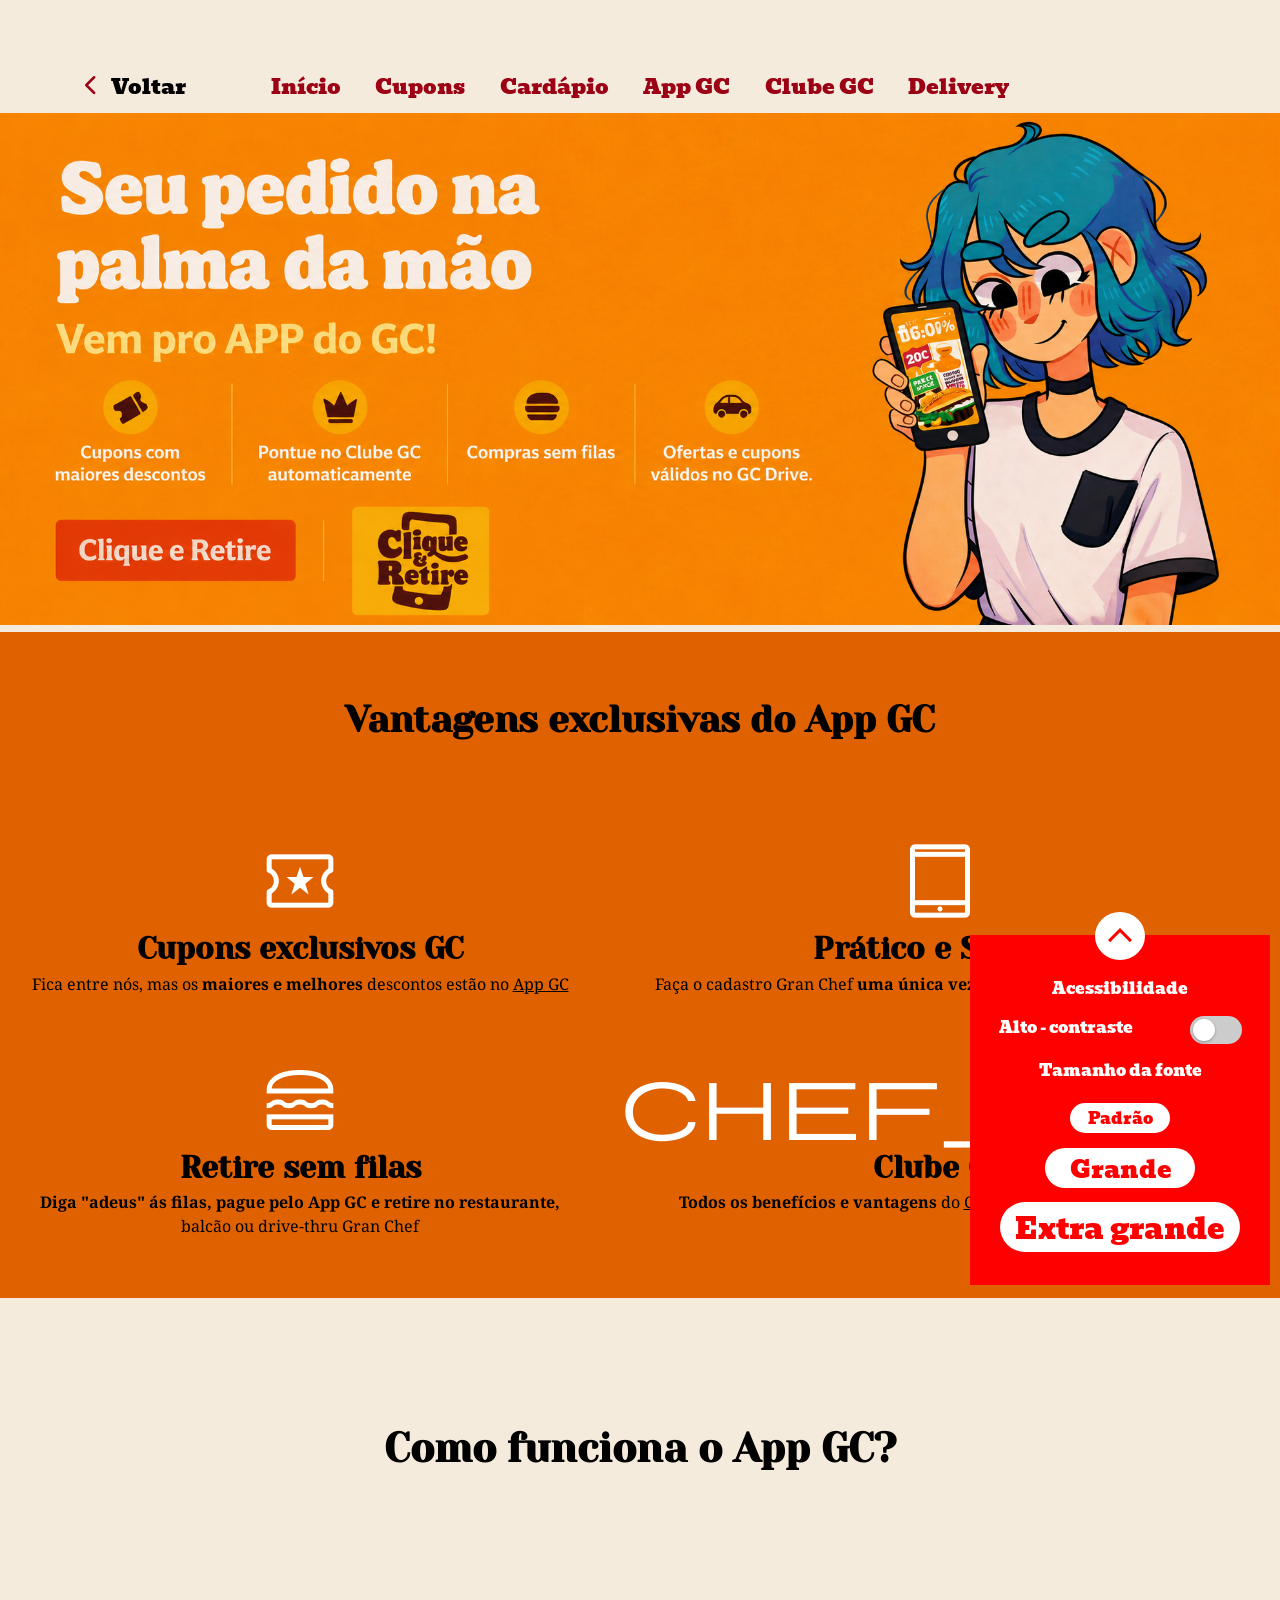
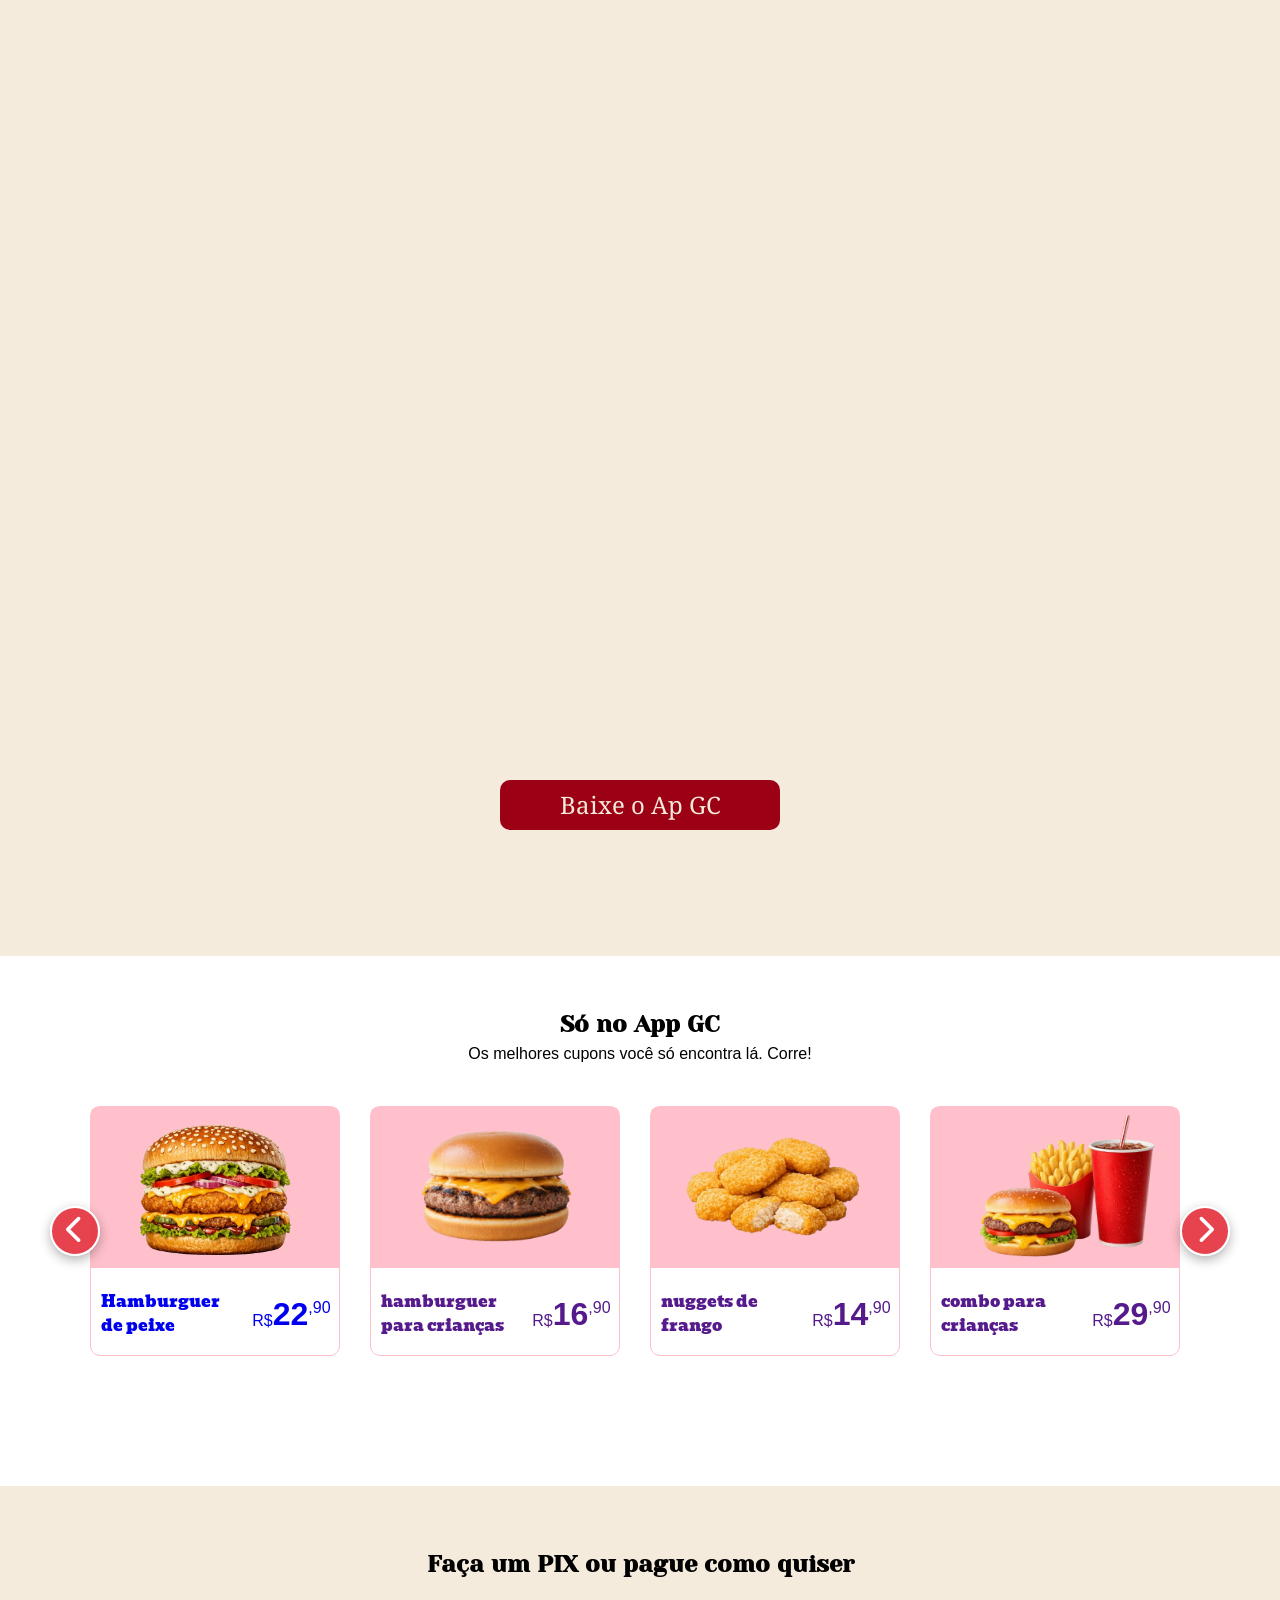
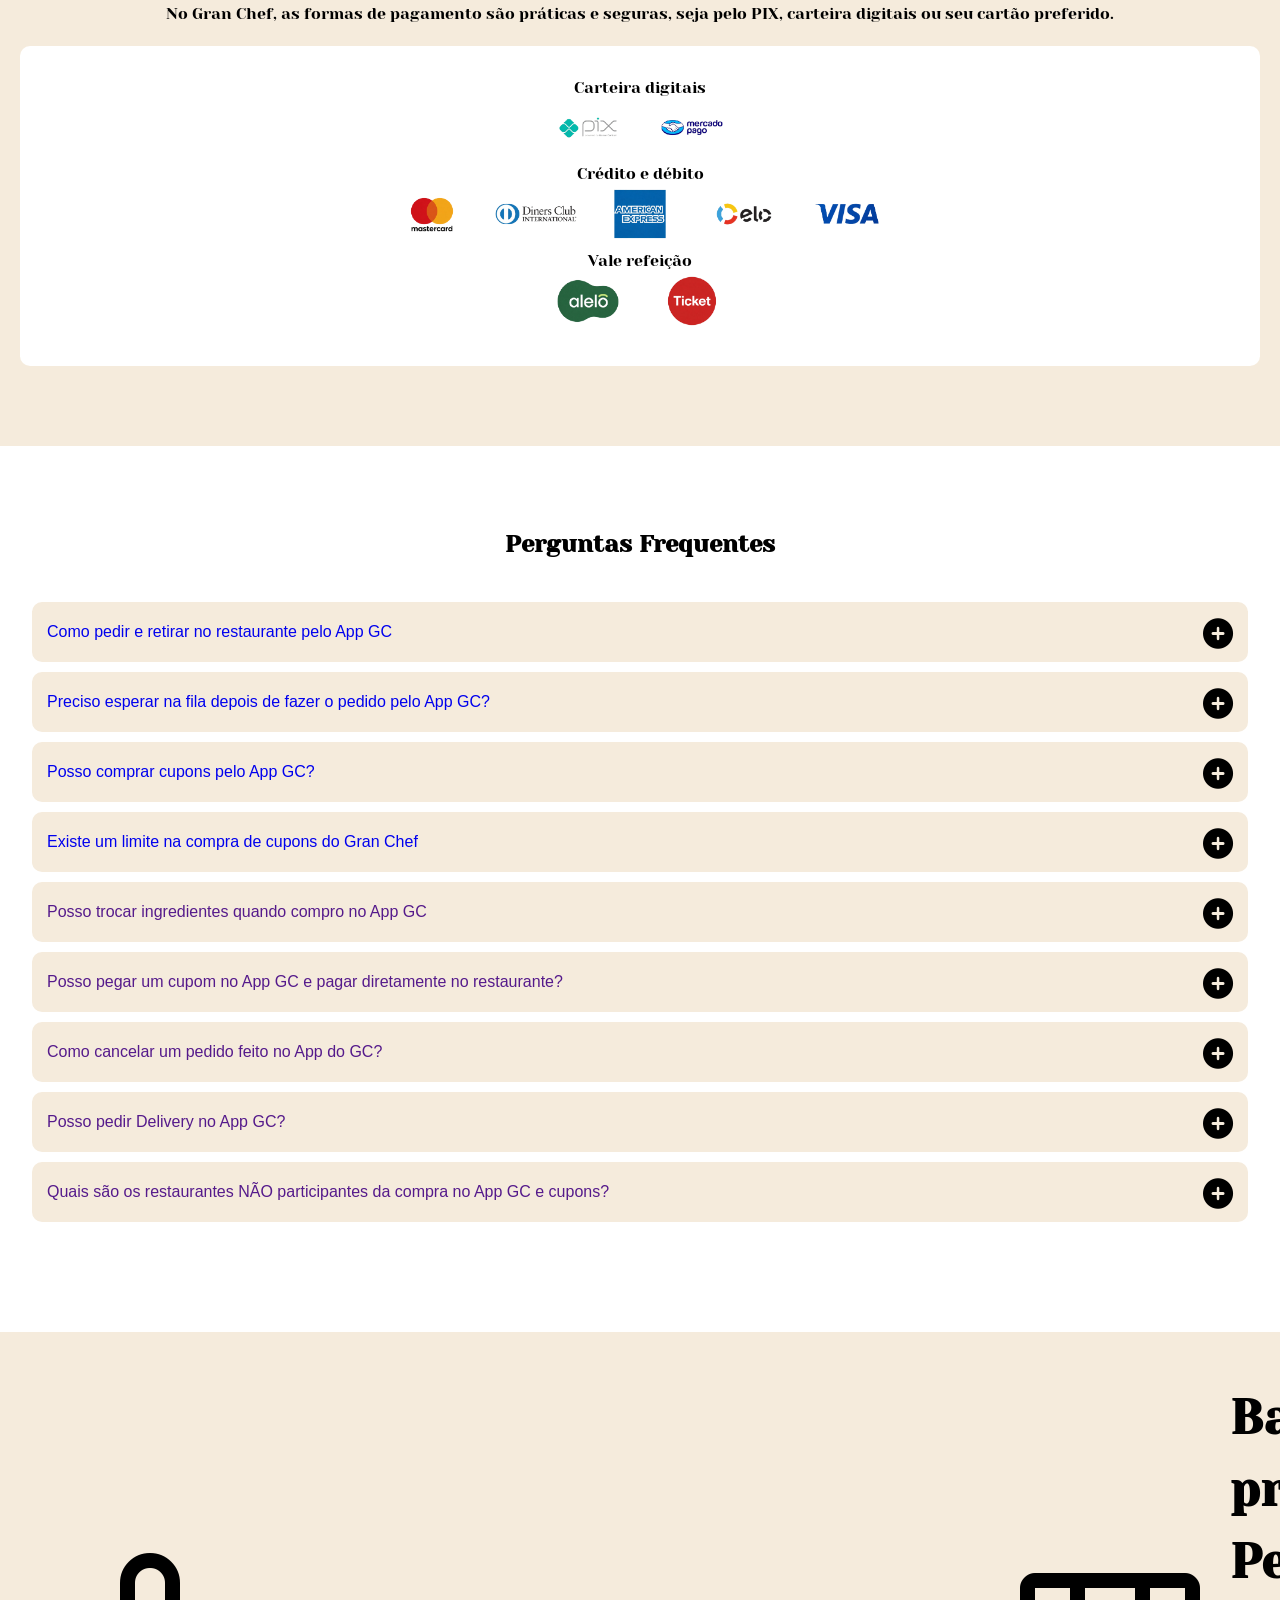
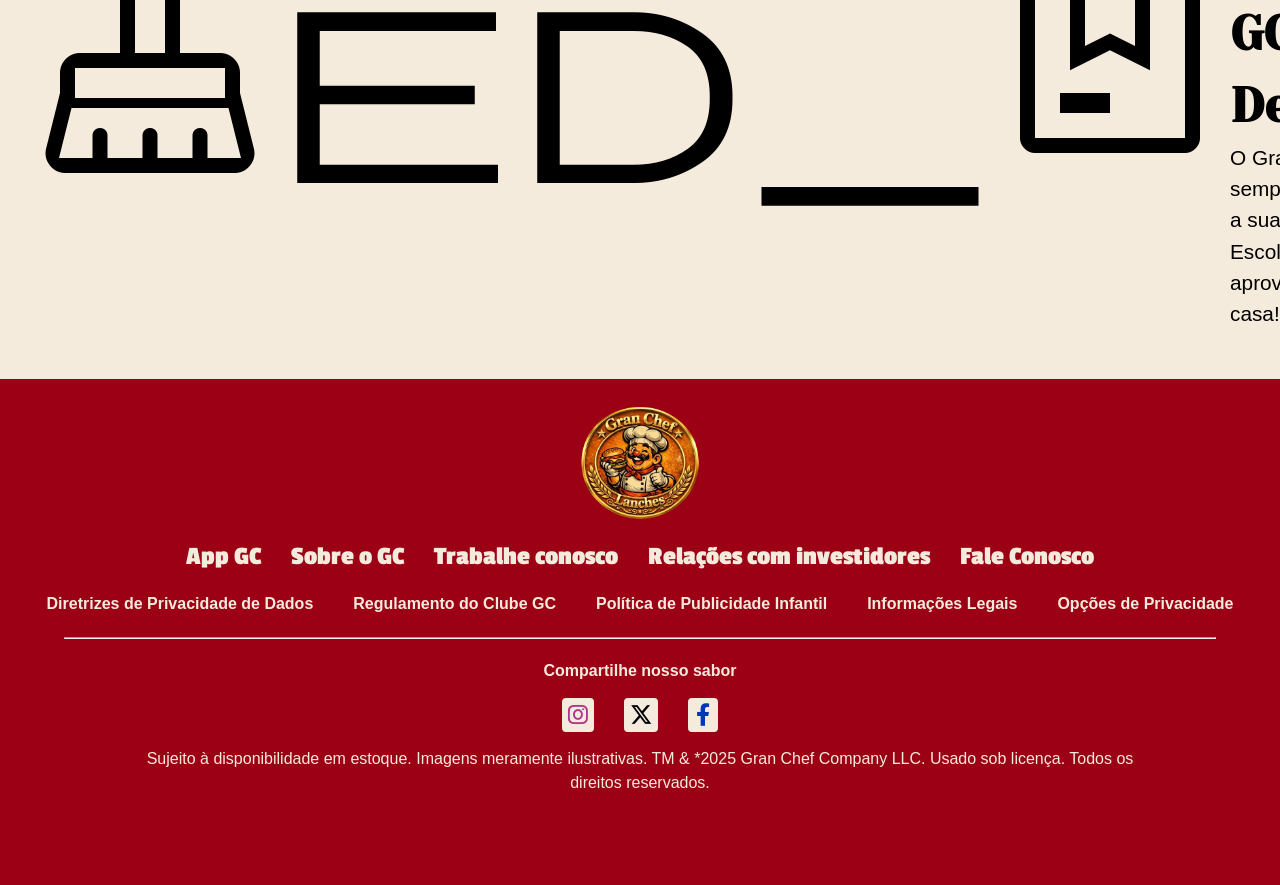
==== commit 841fada7: "updated" ====
--- a/AppGC.html
+++ b/AppGC.html
@@ -166,6 +166,8 @@
             </section>
 
             <section class="so-no-app-gc">
+               
+          
                 <div>
                     <h1>Só no App GC</h1>
                     <p class="os-melhores">Os melhores cupons você só encontra lá. Corre!</p>
@@ -251,7 +253,7 @@
                             </p>
                         </div>
                     </a>
-                    </a>
+                    
                     
                     <a href="" class="carrossel-item">
                         <picture>
@@ -303,7 +305,18 @@
                             </p>
                         </div>
                     </a>
-                </div>
+
+                    
+          <picture id="imagem_secundaria" class="banner-secundario" hidden>
+  <source srcset="imagens/forma-celular.png"  media="(max-width: 760px)"  type="image/png">
+  <source srcset="imagens/forma-desktop.jpg"  media="(min-width: 761px)"  type="image/jpg">
+  <img src="imagens/forma-desktop.png" alt="Banner promocional">
+</picture>
+
+                    
+                </div>
+                
+          
             </div>
         </div>
 
@@ -313,11 +326,18 @@
 </button>
     </div>
 
+          
+    
+
     <!-- Bolinhas -->
     <div class="carrossel-indicadores"></div>
+
+    
+          
+
+            </section>
+
             
-                
-            </section>
 
             <section class="faca-um-pix">
                 <div class="primeiro_trecho">
@@ -630,7 +650,9 @@
         </div>
     </section>
 
+     
+
     <script src="botao_voltar.js"></script>
-
+    <script src="AppGC.js"></script>
 </body>
 </html>
--- a/cupons.css
+++ b/cupons.css
@@ -279,7 +279,7 @@
         border: 1px solid var(--cor-header);
         border-radius: 20px 20px 0 0;
         object-fit: cover;
-        background-color: var();
+       
         position: absolute;
     }
 
--- a/AppGC.css
+++ b/AppGC.css
@@ -150,8 +150,18 @@
         }
         
    
-
-        
+.banner-secundario { display: block; margin-top: 16px; }
+.banner-secundario[hidden] { display: none; }
+
+/* bônus: se quiser que ela se sobreponha à tela toda */
+/*
+.banner-secundario {
+  position: fixed; inset: 0; margin: auto;
+  max-width: 90vw; max-height: 90vh;
+  z-index: 999; background: rgba(0,0,0,.6);
+}
+*/
+
 
 
 @media (max-width: 765px) {
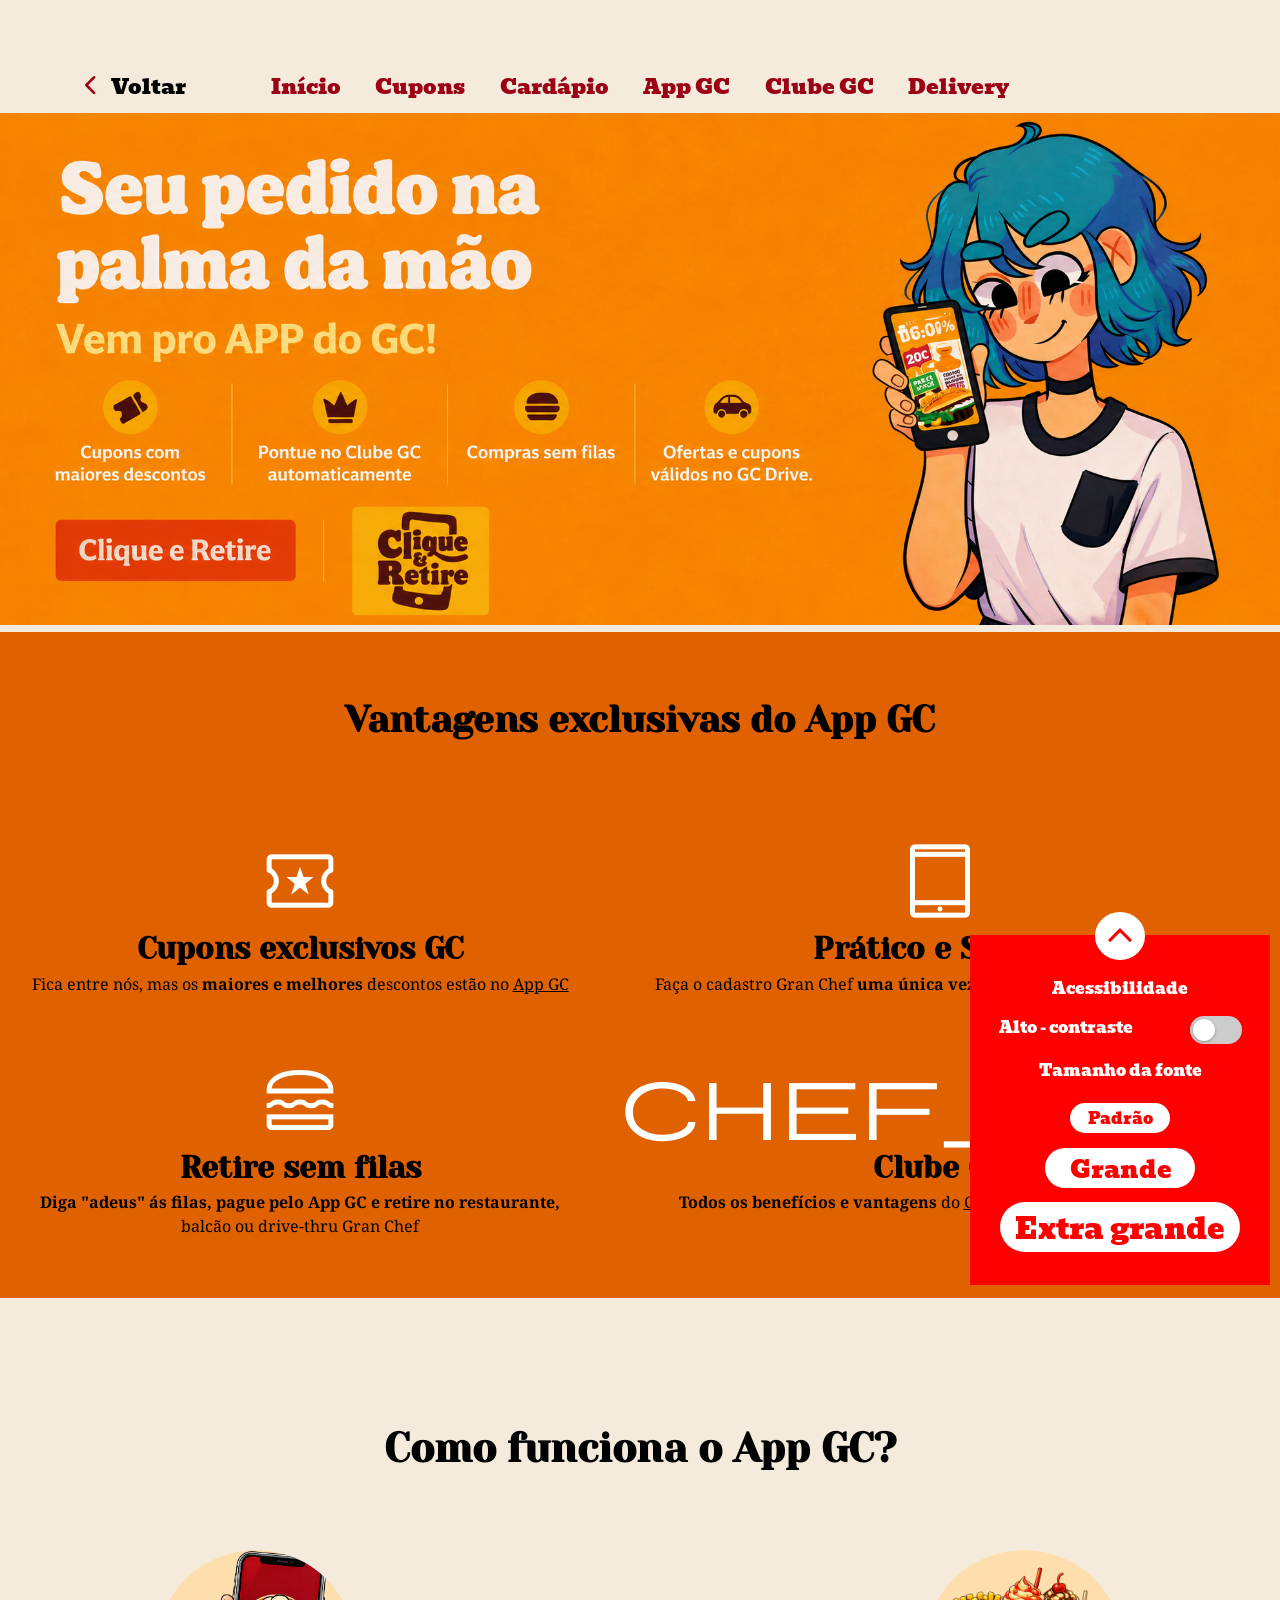
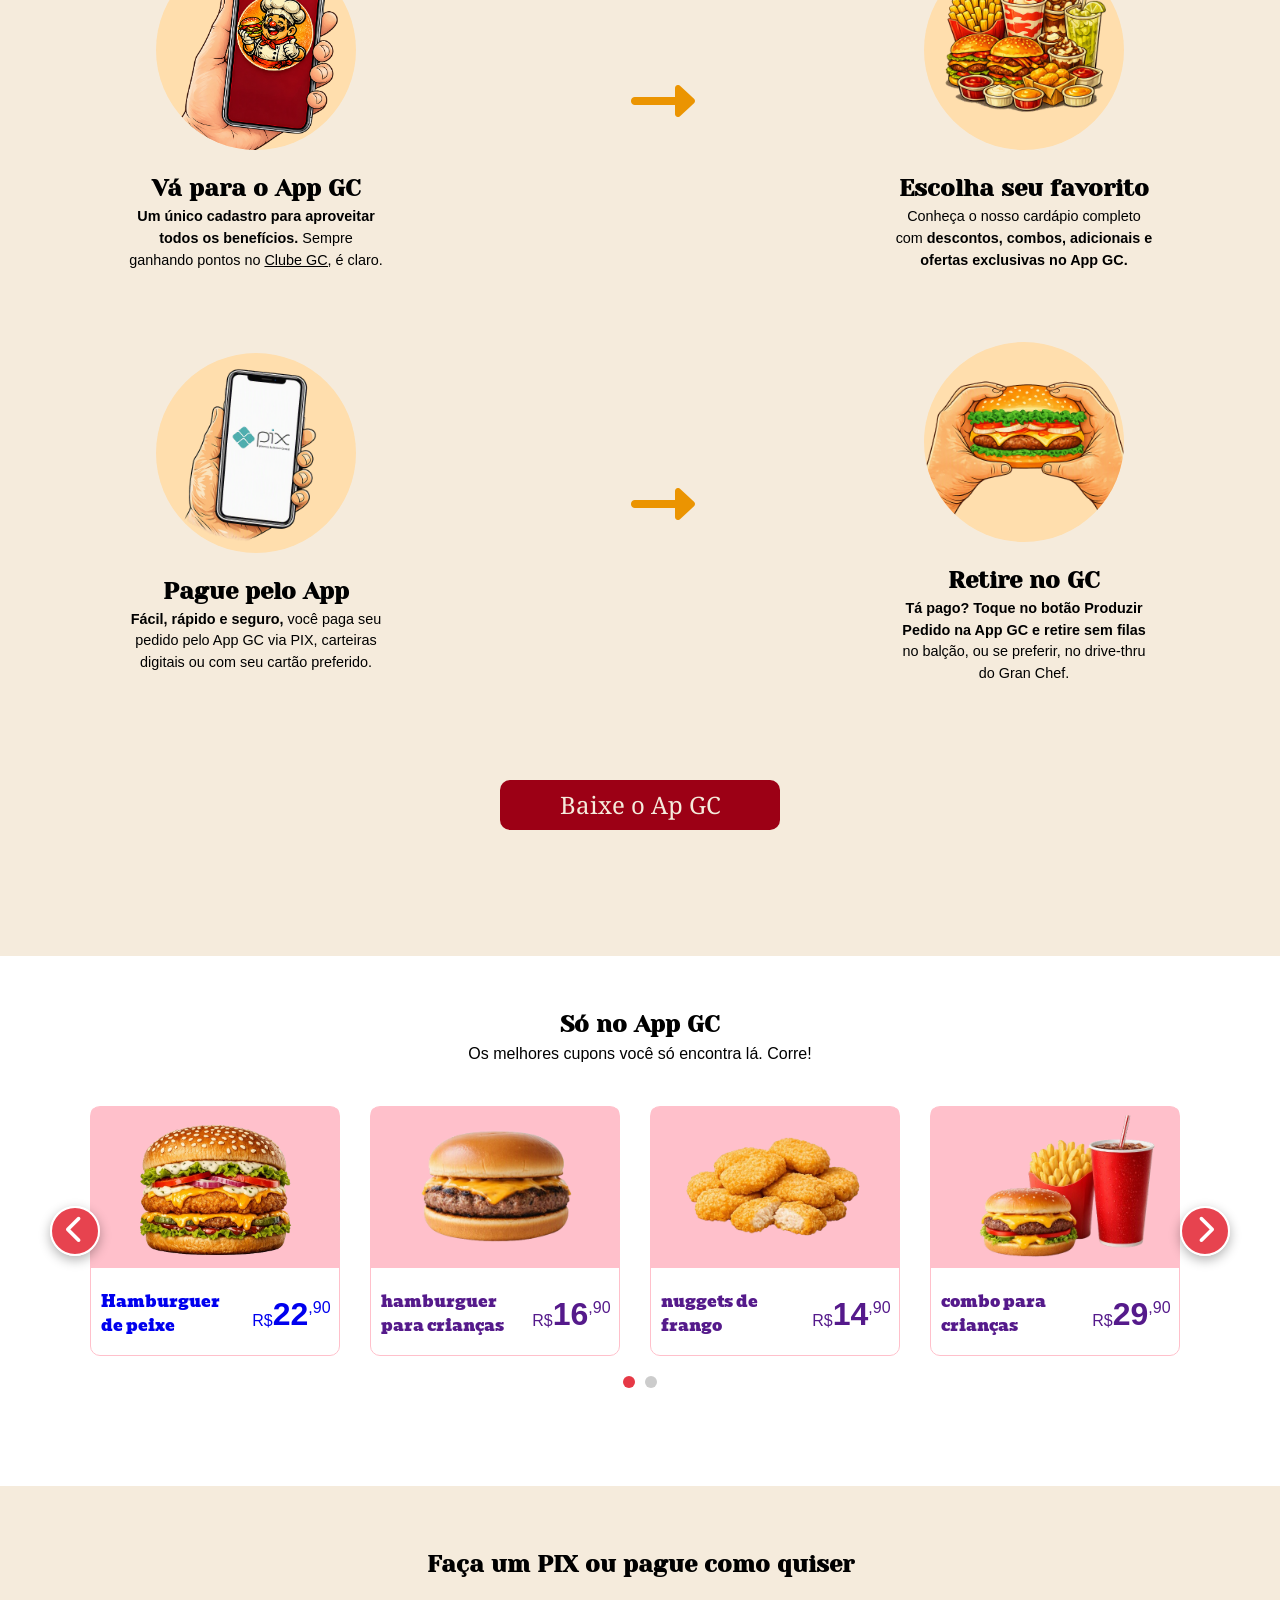
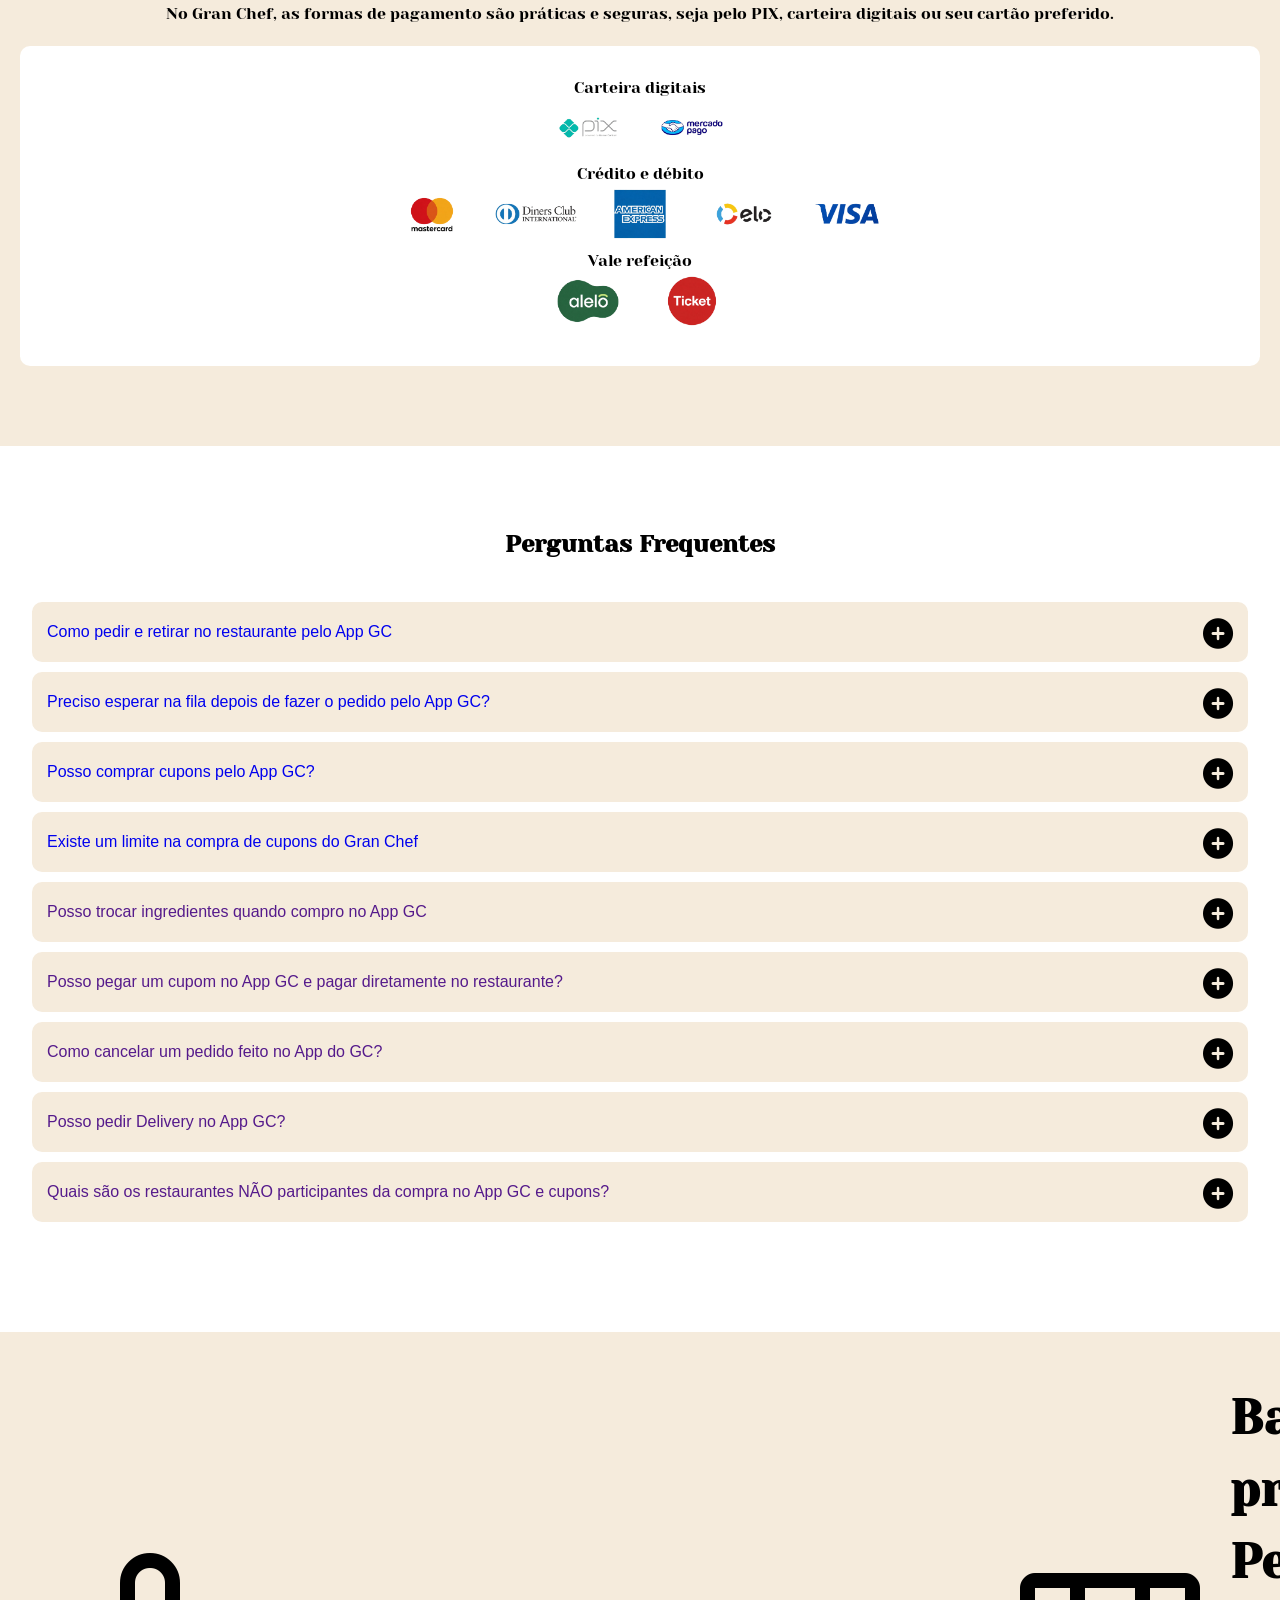
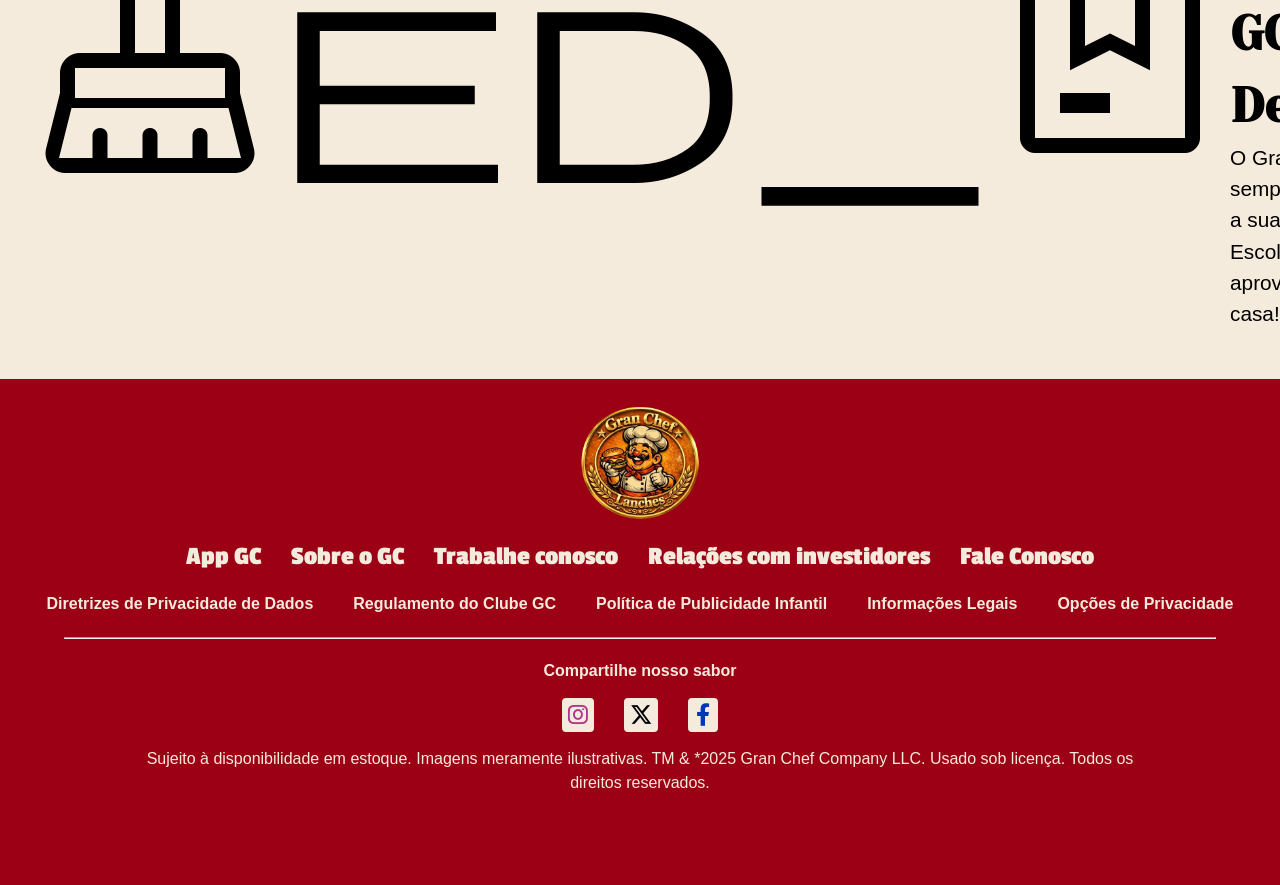
==== commit 286d7890: "updated" ====
--- a/AppGC.html
+++ b/AppGC.html
@@ -16,7 +16,7 @@
 
 </head>
 <body>
-        <header class="comeco"  id="topo">
+        <header class="comeco" >
             <a class="botao-voltar">
                 <i class="fa-solid fa-chevron-left"></i>
                 <button class="voltar" title="Voltar" onclick="window.history.back()">Voltar</button>
@@ -307,12 +307,7 @@
                     </a>
 
                     
-          <picture id="imagem_secundaria" class="banner-secundario" hidden>
-  <source srcset="imagens/forma-celular.png"  media="(max-width: 760px)"  type="image/png">
-  <source srcset="imagens/forma-desktop.jpg"  media="(min-width: 761px)"  type="image/jpg">
-  <img src="imagens/forma-desktop.png" alt="Banner promocional">
-</picture>
-
+          
                     
                 </div>
                 
@@ -333,7 +328,19 @@
     <div class="carrossel-indicadores"></div>
 
     
-          
+         <div id="overlay-banner" class="overlay-banner" hidden>
+
+    <button class="overlay-banner__fechar" aria-label="Fechar banner">
+        &times;
+    </button>
+
+    <picture class="overlay-banner__imagem">
+        <source srcset="imagens/forma-celular.png" media="(max-width: 760px)" type="image/png">
+        <source srcset="imagens/forma-desktop.jpg" media="(min-width: 761px)" type="image/jpg">
+        <img src="imagens/forma-desktop.png" alt="Banner promocional">
+    </picture>
+
+</div>
 
             </section>
 
@@ -601,7 +608,7 @@
         <script src="AppGC.js"></script>
     </div>
 
-     <a href="#topo" class="voltar-topo">
+     <a href="#" class="voltar-topo">
         <div class="circulo_redondo">
             <span class="material-symbols-outlined" id="up_arrow">
                 arrow_drop_up
--- a/AppGC.css
+++ b/AppGC.css
@@ -150,17 +150,114 @@
         }
         
    
-.banner-secundario { display: block; margin-top: 16px; }
-.banner-secundario[hidden] { display: none; }
-
-/* bônus: se quiser que ela se sobreponha à tela toda */
-/*
-.banner-secundario {
-  position: fixed; inset: 0; margin: auto;
-  max-width: 90vw; max-height: 90vh;
-  z-index: 999; background: rgba(0,0,0,.6);
-}
-*/
+.overlay-banner {
+    position: fixed;
+    inset: 0;
+
+    width: 100%;
+    height: 100%;
+
+     /* Fundo transparente com leve escurecimento */
+    background: rgba(255, 255, 255, 0.15);
+
+    /* Desfoque do conteúdo que está atrás */
+    backdrop-filter: blur(8px);
+    -webkit-backdrop-filter: blur(8px);
+
+    display: flex;
+    align-items: center;
+    justify-content: center;
+
+    z-index: 9999;
+
+    opacity: 0;
+    visibility: hidden;
+
+    transition: opacity 0.3s ease, visibility 0.3s ease;
+}
+
+
+/* Quando o banner estiver aberto */
+.overlay-banner.aberto {
+    opacity: 1;
+    visibility: visible;
+}
+
+@media (max-width: 760px) {
+
+    .overlay-banner__imagem {
+        display: block;
+        width: 40%;
+        max-width: 350px;
+        transform: scale(0.8);
+        transition: transform 0.3s ease;
+    }
+
+}
+
+@media (min-width: 1350px) {
+
+    /* Imagem do banner */
+    .overlay-banner__imagem {
+        display: block;
+
+        width: min(90%, 900px);
+
+        transform: scale(0.8);
+        transition: transform 0.3s ease;
+    }
+
+}
+
+
+
+/* Animação da imagem */
+.overlay-banner.aberto .overlay-banner__imagem {
+    transform: scale(1);
+}
+
+
+.overlay-banner__imagem img {
+    display: block;
+
+    width: 100%;
+    height: auto;
+
+    border-radius: 10px;
+}
+
+.overlay-banner__fechar {
+    position: absolute;
+
+    top: 20px;
+    right: 25px;
+
+    width: 45px;
+    height: 45px;
+
+    border: none;
+    border-radius: 50%;
+
+    background: white;
+    color: #222;
+
+    font-size: 32px;
+    line-height: 1;
+
+    cursor: pointer;
+
+    z-index: 10000;
+
+    display: flex;
+    align-items: center;
+    justify-content: center;
+
+    transition: transform 0.2s ease, background 0.2s ease;
+}
+
+.overlay-banner__fechar:hover {
+    transform: scale(1.1);
+}
 
 
 
